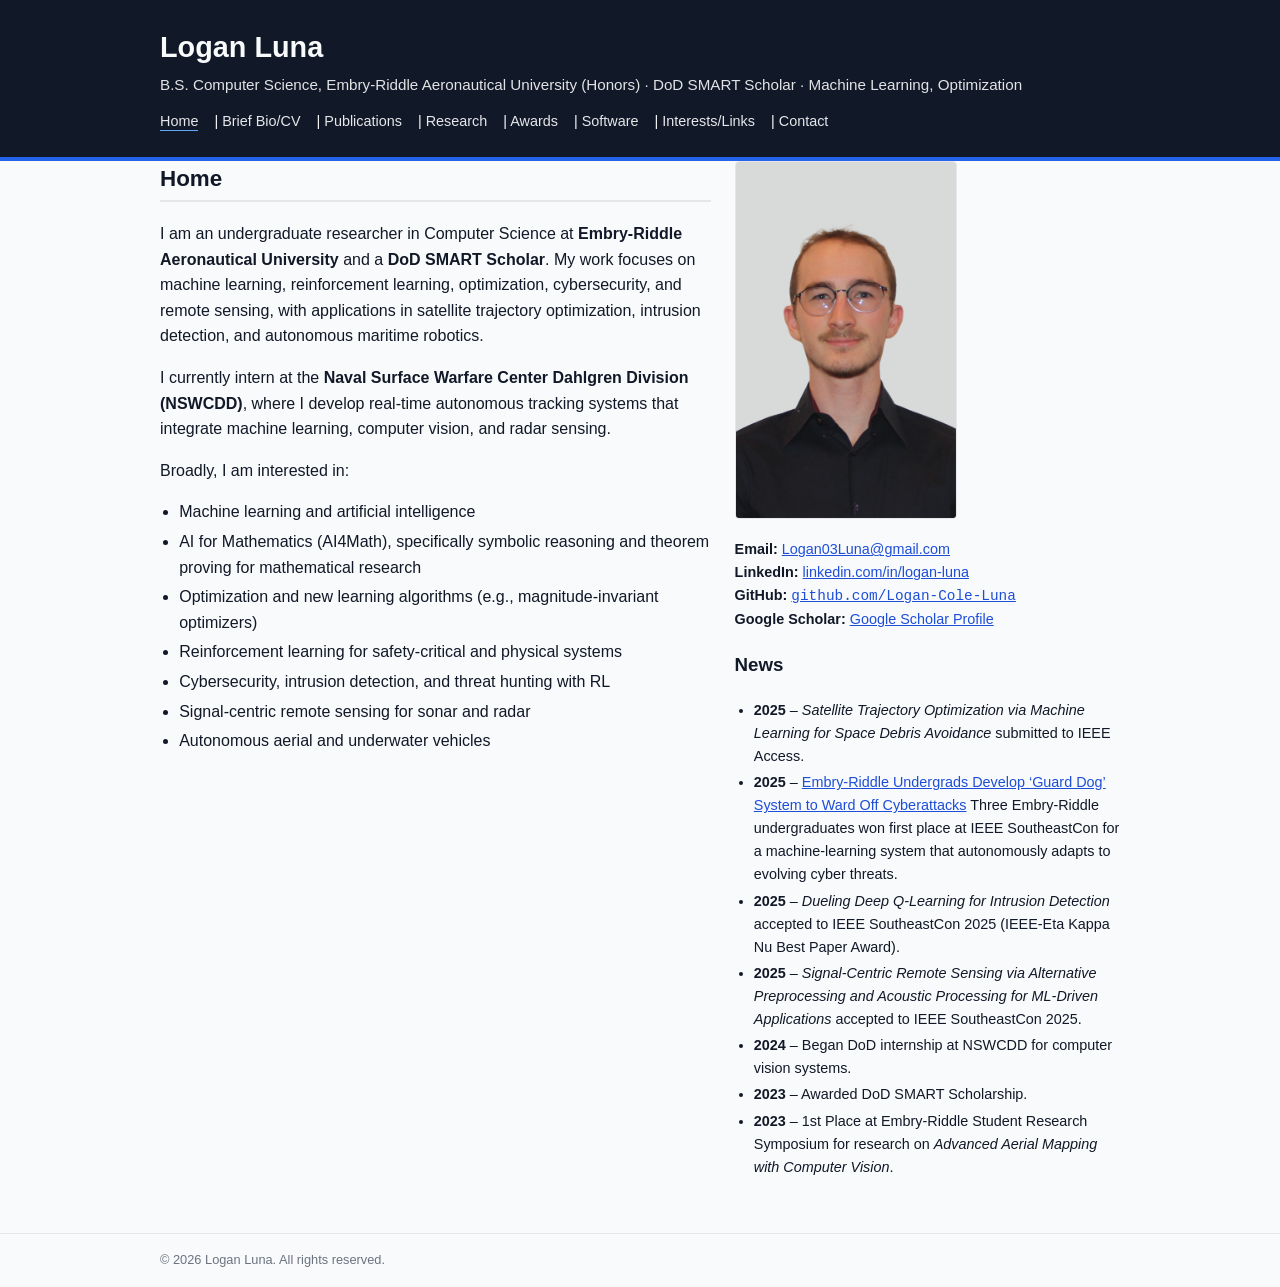
==== index.html @ 597de24b "Full initial website" ====
<!DOCTYPE html>
<html lang="en">
<head>
  <meta charset="UTF-8">
  <title>Logan Luna – Home</title>
  <meta name="viewport" content="width=device-width, initial-scale=1">
  <link rel="stylesheet" href="style.css">
</head>
<body>

<header>
  <div class="container">
    <div class="top-bar">
      <div class="name-title">
        <h1>Logan Luna</h1>
        <p>
          B.S. Computer Science, Embry-Riddle Aeronautical University (Honors) ·
          DoD SMART Scholar · Machine Learning, Optimization
        </p>
      </div>
    </div>
    <nav>
      <a href="index.html" class="active">Home</a> |
      <a href="bio.html">Brief Bio/CV</a> |
      <a href="publications.html">Publications</a> |
      <a href="research.html">Research</a> |
      <a href="awards.html">Awards</a> |
      <a href="software.html">Software</a> |
      <a href="links.html">Interests/Links</a> |
      <a href="contact.html">Contact</a>
    </nav>
  </div>
</header>

<main class="container">
  <section id="home">
    <div class="two-column">
      <div class="left-column">
        <h2>Home</h2>
        <p>
          I am an undergraduate researcher in Computer Science at
          <span class="label">Embry-Riddle Aeronautical University</span> and a
          <span class="label">DoD SMART Scholar</span>. My work focuses on machine learning,
          reinforcement learning, optimization, cybersecurity, and remote sensing,
          with applications in satellite trajectory optimization, intrusion
          detection, and autonomous maritime robotics.
        </p>
        <p>
          I currently intern at the
          <span class="label">Naval Surface Warfare Center Dahlgren Division (NSWCDD)</span>,
          where I develop real-time autonomous tracking systems that integrate
          machine learning, computer vision, and radar sensing.
        </p>
        <p>
          Broadly, I am interested in:
        </p>
        <ul>
          <li>Machine learning and artificial intelligence</li>
          <li>AI for Mathematics (AI4Math), specifically symbolic reasoning and theorem proving for mathematical research</li>
          <li>Optimization and new learning algorithms (e.g., magnitude-invariant optimizers)</li>
          <li>Reinforcement learning for safety-critical and physical systems</li>
          <li>Cybersecurity, intrusion detection, and threat hunting with RL</li>
          <li>Signal-centric remote sensing for sonar and radar</li>
          <li>Autonomous aerial and underwater vehicles</li>
        </ul>
      </div>

      <div class="right-column">
        <!-- Your headshot on the right -->
        <img src="pictures/HeadShot.png" alt="Logan Luna" class="profile-photo">

        <div class="small">
            <div><span class="label">Email:</span> <a href="mailto:Logan03Luna@gmail.com">Logan03Luna@gmail.com</a></div>
            <div><span class="label">LinkedIn:</span> <a href="https://www.linkedin.com/in/logan-luna">linkedin.com/in/logan-luna</a></div>
            <div><span class="label">GitHub:</span> <a href="https://github.com/Logan-Cole-Luna" class="code-link">github.com/Logan-Cole-Luna</a></div>
            <div><span class="label">Google Scholar:</span> <a href="https://scholar.google.com/citations?user=cwfqLqYAAAAJ&hl=en&oi=ao">Google Scholar Profile</a></div>
        </div>


        <h3>News</h3>
        <ul class="news-list small">
           <li><strong>2025</strong> – <em>Satellite Trajectory Optimization via Machine Learning for Space Debris Avoidance</em> submitted to IEEE Access.</li>
           <li><strong>2025</strong> – <a href="https://news.erau.edu/headlines/embry-riddle-undergrads-develop-guard-dog-system-to-ward-off-cyberattacks" target="_blank" rel="noopener">Embry‑Riddle Undergrads Develop ‘Guard Dog’ System to Ward Off Cyberattacks</a> Three Embry‑Riddle undergraduates won first place at IEEE SoutheastCon for a machine-learning system that autonomously adapts to evolving cyber threats.</li>
           <li><strong>2025</strong> – <em>Dueling Deep Q-Learning for Intrusion Detection</em> accepted to IEEE SoutheastCon 2025 (IEEE-Eta Kappa Nu Best Paper Award).</li>
           <li><strong>2025</strong> – <em>Signal-Centric Remote Sensing via Alternative Preprocessing and Acoustic Processing for ML-Driven Applications</em> accepted to IEEE SoutheastCon 2025.</li>
           <li><strong>2024</strong> – Began DoD internship at NSWCDD for computer vision systems.</li>
           <li><strong>2023</strong> – Awarded DoD SMART Scholarship.</li>
           <li><strong>2023</strong> – 1st Place at Embry-Riddle Student Research Symposium for research on <em>Advanced Aerial Mapping with Computer Vision</em>.</li>
        </ul>
      </div>
    </div>
  </section>
</main>

<footer>
  <div class="container">
    &copy; <span id="year"></span> Logan Luna. All rights reserved.
  </div>
</footer>

<script>
  document.getElementById("year").textContent = new Date().getFullYear();
</script>
</body>
</html>
---- style.css ----
/* Basic layout and typography */
body {
  font-family: -apple-system, BlinkMacSystemFont, "Segoe UI", sans-serif;
  margin: 0;
  padding: 0;
  background: #f9fafb;
  color: #111827;
  line-height: 1.6;
}

header {
  background: #111827;
  color: #f9fafb;
  padding: 1.5rem 0.5rem;
  border-bottom: 4px solid #2563eb;
}

.container {
  max-width: 960px;
  margin: 0 auto;
  padding: 0 1rem;
}

.top-bar {
  display: flex;
  flex-wrap: wrap;
  align-items: center;
  justify-content: space-between;
  gap: 1rem;
}

.name-title h1 {
  margin: 0;
  font-size: 1.8rem;
}

.name-title p {
  margin: 0.2rem 0 0;
  font-size: 0.95rem;
  opacity: 0.9;
}

nav {
  margin-top: 0.75rem;
  font-size: 0.9rem;
}

nav a {
  color: #e5e7eb;
  text-decoration: none;
  margin-right: 0.75rem;
  border-bottom: 1px solid transparent;
  padding-bottom: 1px;
}

nav a:hover {
  border-color: #fde68a;
}

nav a.active {
  border-color: #60a5fa;
}

main {
  padding: 2rem 0 3rem;
}

section {
  margin-bottom: 2.5rem;
}

section h2 {
  margin-top: 0;
  font-size: 1.4rem;
  border-bottom: 2px solid #e5e7eb;
  padding-bottom: 0.25rem;
}

.two-column {
  display: flex;
  flex-wrap: wrap;
  gap: 1.5rem;
}

.left-column {
  flex: 2;
  min-width: 260px;
}

.right-column {
  flex: 1.4;
  min-width: 220px;
}

.profile-photo {
  width: 100%;
  max-width: 220px;
  border-radius: 4px;
  border: 1px solid #e5e7eb;
  margin-bottom: 0.75rem;
}

ul {
  padding-left: 1.2rem;
  margin-top: 0.25rem;
}

li {
  margin-bottom: 0.25rem;
}

.news-list li {
  margin-bottom: 0.2rem;
}

.subtle {
  font-size: 0.9rem;
  color: #4b5563;
}

.item-title {
  font-weight: 600;
}

.label {
  font-weight: 600;
}

.tagline {
  margin-top: 0.4rem;
  font-size: 0.95rem;
  color: #4b5563;
}

.small {
  font-size: 0.9rem;
}

a {
  color: #1d4ed8;
}

a:hover {
  text-decoration: underline;
}

.contact-list {
  list-style: none;
  padding-left: 0;
}

.contact-list li {
  margin-bottom: 0.2rem;
}

.code-link {
  font-family: "SF Mono", Menlo, Monaco, Consolas, "Liberation Mono",
    "Courier New", monospace;
  font-size: 0.9rem;
  word-break: break-all;
}

footer {
  border-top: 1px solid #e5e7eb;
  padding: 1rem 0;
  font-size: 0.8rem;
  color: #6b7280;
}

@media (max-width: 700px) {
  nav {
    line-height: 1.8;
  }
}

.awards-list {
  list-style: none;
  padding-left: 0;
}

.award-item {
  display: flex;
  align-items: flex-start;
  gap: 1rem;
  margin-bottom: 1.5rem;
}

.award-img {
  width: 140px;
  height: auto;
  border-radius: 6px;
  border: 1px solid #e5e7eb;
}

/* Poster Grid */
.poster-grid {
  display: grid;
  grid-template-columns: repeat(auto-fit, minmax(260px, 1fr));
  gap: 30px;
  margin-top: 25px;
}

/* Poster Container */
.poster-item {
  text-align: center;
  padding: 10px;
}

/* Thumbnail Styling */
.poster-thumb {
  width: 100%;
  max-width: 250px;    /* ensures consistent thumbnail width */
  height: auto;
  max-height: 350px;   /* prevents super tall posters from stretching layout */
  object-fit: contain; /* keeps posters proportional */
  border-radius: 8px;
  border: 1px solid #ccc;
  background: #fafafa;
  box-shadow: 0px 2px 6px rgba(0, 0, 0, 0.15);
  margin: 0 auto;
  display: block;
  cursor: pointer;
  transition: transform 0.2s ease;
}

.poster-thumb:hover {
  transform: scale(1.03);
}

.pdf-container {
  width: 100%;
  height: 900px;           /* adjust as needed */
  margin-top: 20px;
  border: 1px solid #ccc;
}

.pdf-container embed {
  width: 100%;
  height: 100%;
}
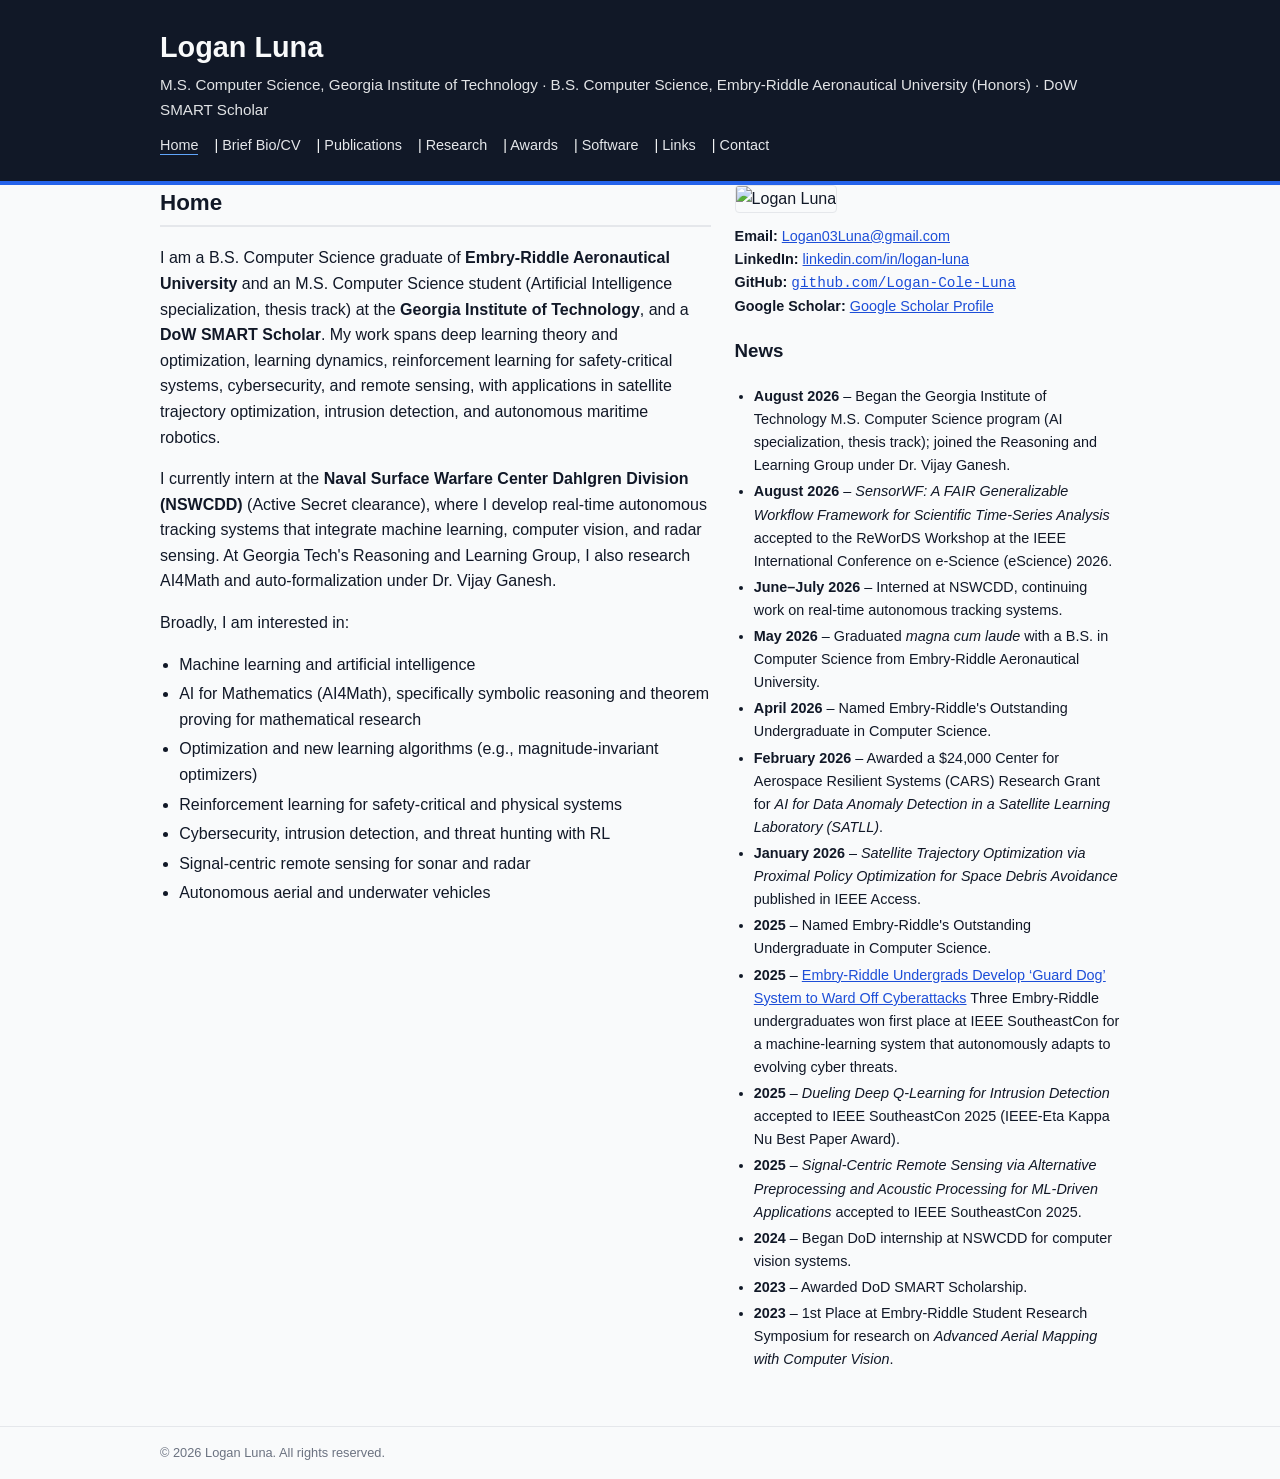
==== commit a5eba153: "Updating for 2026:" ====
--- a/index.html
+++ b/index.html
@@ -4,6 +4,16 @@
   <meta charset="UTF-8">
   <title>Logan Luna – Home</title>
   <meta name="viewport" content="width=device-width, initial-scale=1">
+  <link rel="icon" href="pictures/favicon.svg" type="image/svg+xml">
+  <!-- Google tag (gtag.js) -->
+  <script async src="https://www.googletagmanager.com/gtag/js?id=G-R2EEYCKBCG"></script>
+  <script>
+    window.dataLayer = window.dataLayer || [];
+    function gtag(){dataLayer.push(arguments);}
+    gtag('js', new Date());
+
+    gtag('config', 'G-R2EEYCKBCG');
+  </script>
   <link rel="stylesheet" href="style.css">
 </head>
 <body>
@@ -14,8 +24,9 @@
       <div class="name-title">
         <h1>Logan Luna</h1>
         <p>
+          M.S. Computer Science, Georgia Institute of Technology ·
           B.S. Computer Science, Embry-Riddle Aeronautical University (Honors) ·
-          DoD SMART Scholar · Machine Learning, Optimization
+          DoW SMART Scholar
         </p>
       </div>
     </div>
@@ -26,7 +37,7 @@
       <a href="research.html">Research</a> |
       <a href="awards.html">Awards</a> |
       <a href="software.html">Software</a> |
-      <a href="links.html">Interests/Links</a> |
+      <a href="links.html">Links</a> |
       <a href="contact.html">Contact</a>
     </nav>
   </div>
@@ -38,18 +49,22 @@
       <div class="left-column">
         <h2>Home</h2>
         <p>
-          I am an undergraduate researcher in Computer Science at
-          <span class="label">Embry-Riddle Aeronautical University</span> and a
-          <span class="label">DoD SMART Scholar</span>. My work focuses on machine learning,
-          reinforcement learning, optimization, cybersecurity, and remote sensing,
-          with applications in satellite trajectory optimization, intrusion
-          detection, and autonomous maritime robotics.
+          I am a B.S. Computer Science graduate of
+          <span class="label">Embry-Riddle Aeronautical University</span> and an
+          M.S. Computer Science student (Artificial Intelligence specialization, thesis
+          track) at the <span class="label">Georgia Institute of Technology</span>, and a
+          <span class="label">DoW SMART Scholar</span>. My work spans deep learning theory
+          and optimization, learning dynamics, reinforcement learning for safety-critical
+          systems, cybersecurity, and remote sensing, with applications in satellite
+          trajectory optimization, intrusion detection, and autonomous maritime robotics.
         </p>
         <p>
           I currently intern at the
-          <span class="label">Naval Surface Warfare Center Dahlgren Division (NSWCDD)</span>,
-          where I develop real-time autonomous tracking systems that integrate
-          machine learning, computer vision, and radar sensing.
+          <span class="label">Naval Surface Warfare Center Dahlgren Division (NSWCDD)</span>
+          (Active Secret clearance), where I develop real-time autonomous tracking systems
+          that integrate machine learning, computer vision, and radar sensing. At Georgia
+          Tech's Reasoning and Learning Group, I also research AI4Math and auto-formalization
+          under Dr. Vijay Ganesh.
         </p>
         <p>
           Broadly, I am interested in:
@@ -67,7 +82,7 @@
 
       <div class="right-column">
         <!-- Your headshot on the right -->
-        <img src="pictures/HeadShot.png" alt="Logan Luna" class="profile-photo">
+        <img src="pictures/Headshot_Cropped.png" alt="Logan Luna" class="profile-photo">
 
         <div class="small">
             <div><span class="label">Email:</span> <a href="mailto:Logan03Luna@gmail.com">Logan03Luna@gmail.com</a></div>
@@ -79,7 +94,14 @@
 
         <h3>News</h3>
         <ul class="news-list small">
-           <li><strong>2025</strong> – <em>Satellite Trajectory Optimization via Machine Learning for Space Debris Avoidance</em> submitted to IEEE Access.</li>
+           <li><strong>August 2026</strong> – Began the Georgia Institute of Technology M.S. Computer Science program (AI specialization, thesis track); joined the Reasoning and Learning Group under Dr. Vijay Ganesh.</li>
+           <li><strong>August 2026</strong> – <em>SensorWF: A FAIR Generalizable Workflow Framework for Scientific Time-Series Analysis</em> accepted to the ReWorDS Workshop at the IEEE International Conference on e-Science (eScience) 2026.</li>
+           <li><strong>June–July 2026</strong> – Interned at NSWCDD, continuing work on real-time autonomous tracking systems.</li>
+           <li><strong>May 2026</strong> – Graduated <em>magna cum laude</em> with a B.S. in Computer Science from Embry-Riddle Aeronautical University.</li>
+           <li><strong>April 2026</strong> – Named Embry-Riddle's Outstanding Undergraduate in Computer Science.</li>
+           <li><strong>February 2026</strong> – Awarded a $24,000 Center for Aerospace Resilient Systems (CARS) Research Grant for <em>AI for Data Anomaly Detection in a Satellite Learning Laboratory (SATLL)</em>.</li>
+           <li><strong>January 2026</strong> – <em>Satellite Trajectory Optimization via Proximal Policy Optimization for Space Debris Avoidance</em> published in IEEE Access.</li>
+           <li><strong>2025</strong> – Named Embry-Riddle's Outstanding Undergraduate in Computer Science.</li>
            <li><strong>2025</strong> – <a href="https://news.erau.edu/headlines/embry-riddle-undergrads-develop-guard-dog-system-to-ward-off-cyberattacks" target="_blank" rel="noopener">Embry‑Riddle Undergrads Develop ‘Guard Dog’ System to Ward Off Cyberattacks</a> Three Embry‑Riddle undergraduates won first place at IEEE SoutheastCon for a machine-learning system that autonomously adapts to evolving cyber threats.</li>
            <li><strong>2025</strong> – <em>Dueling Deep Q-Learning for Intrusion Detection</em> accepted to IEEE SoutheastCon 2025 (IEEE-Eta Kappa Nu Best Paper Award).</li>
            <li><strong>2025</strong> – <em>Signal-Centric Remote Sensing via Alternative Preprocessing and Acoustic Processing for ML-Driven Applications</em> accepted to IEEE SoutheastCon 2025.</li>
--- a/style.css
+++ b/style.css
@@ -227,6 +227,25 @@
   transform: scale(1.03);
 }
 
+.bio-photo {
+  width: 100%;
+  max-width: 340px;
+  border-radius: 6px;
+  border: 1px solid #e5e7eb;
+  display: block;
+  margin: 0.75rem 0;
+}
+
+.banner-photo {
+  width: 100%;
+  max-width: 100%;
+  height: auto;
+  border-radius: 6px;
+  border: 1px solid #e5e7eb;
+  display: block;
+  margin-bottom: 1rem;
+}
+
 .pdf-container {
   width: 100%;
   height: 900px;           /* adjust as needed */
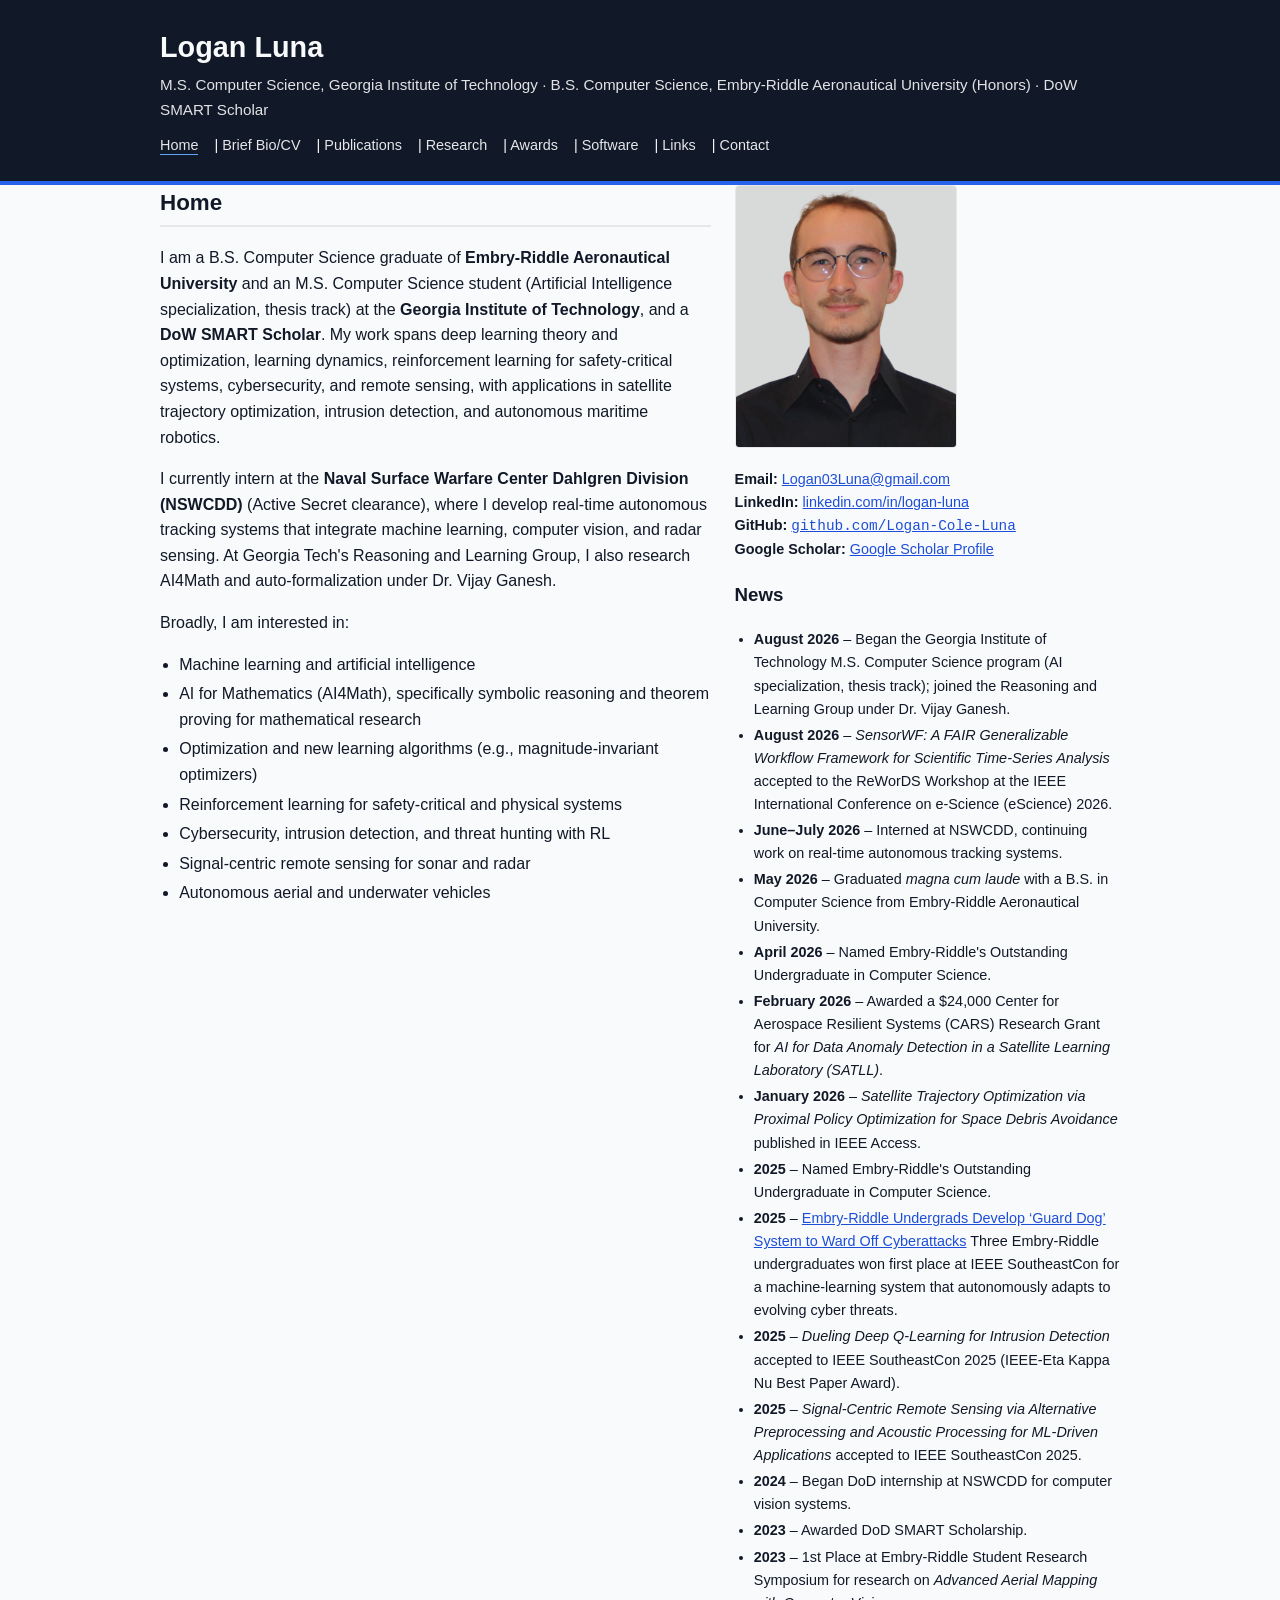
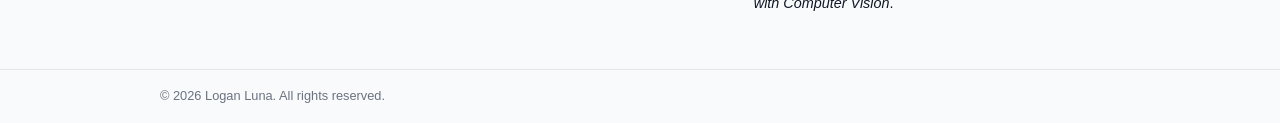
==== commit 592a5d4e: "fixed broken image link" ====
--- a/index.html
+++ b/index.html
@@ -82,7 +82,7 @@
 
       <div class="right-column">
         <!-- Your headshot on the right -->
-        <img src="pictures/Headshot_Cropped.png" alt="Logan Luna" class="profile-photo">
+        <img src="pictures/HeadShot_Cropped.png" alt="Logan Luna" class="profile-photo">
 
         <div class="small">
             <div><span class="label">Email:</span> <a href="mailto:Logan03Luna@gmail.com">Logan03Luna@gmail.com</a></div>
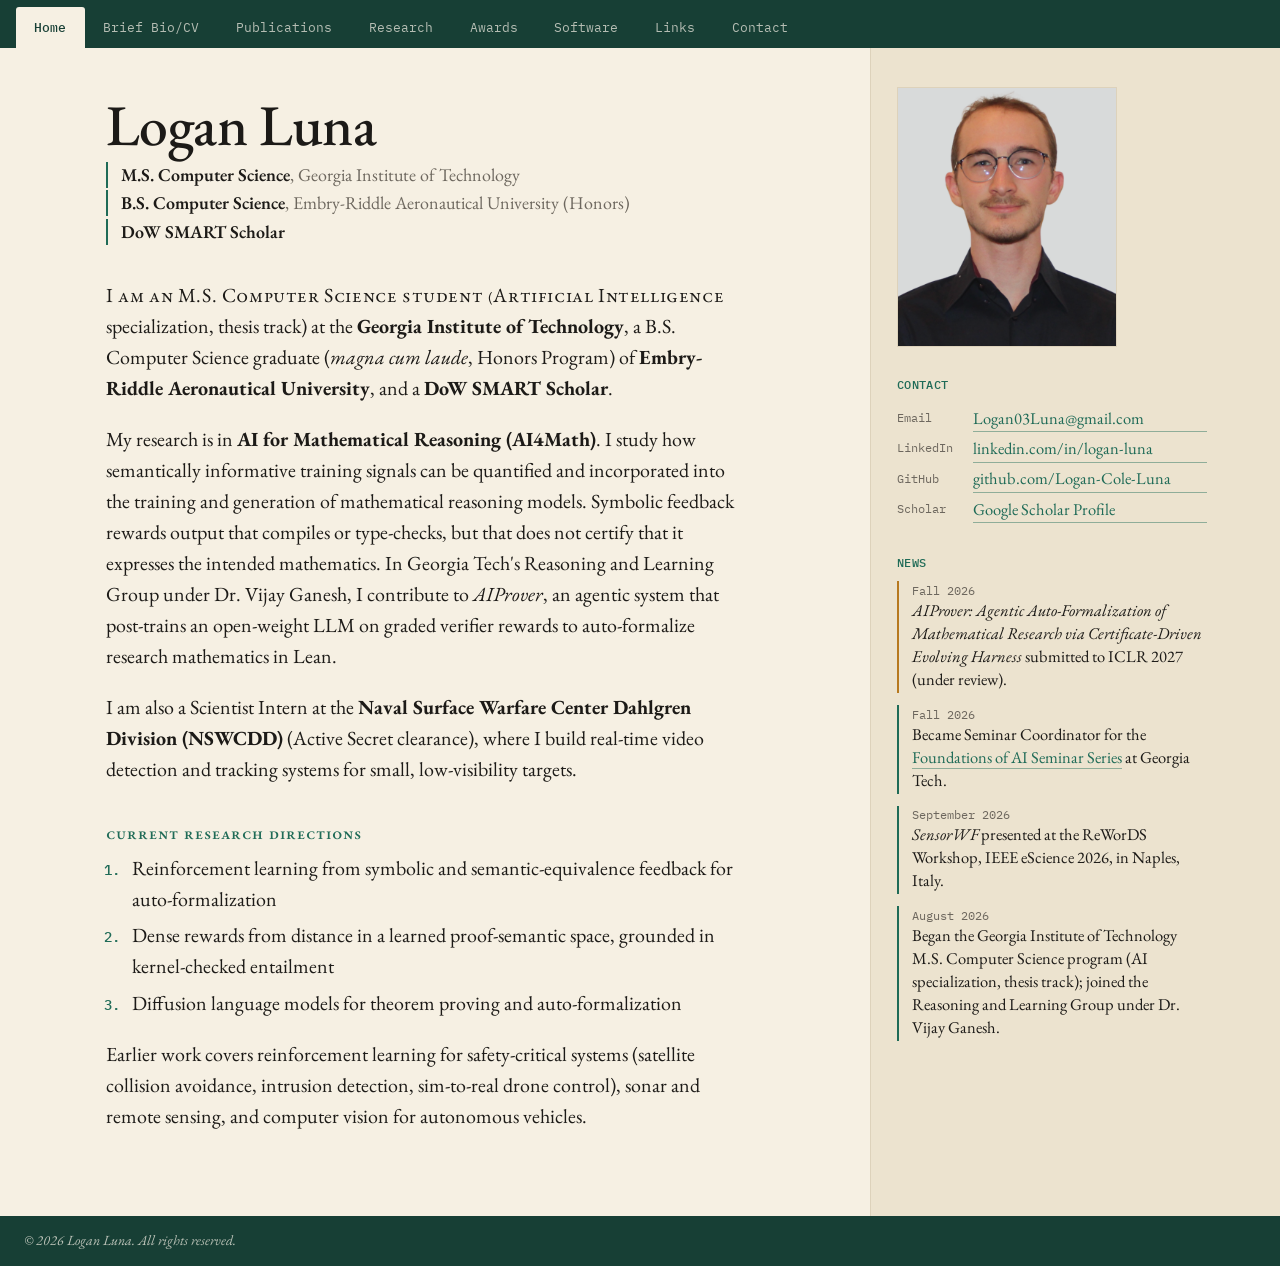
==== commit 1ff1276c: "New styling" ====
--- a/index.html
+++ b/index.html
@@ -1,127 +1,106 @@
-<!DOCTYPE html>
-<html lang="en">
-<head>
-  <meta charset="UTF-8">
-  <title>Logan Luna – Home</title>
-  <meta name="viewport" content="width=device-width, initial-scale=1">
-  <link rel="icon" href="pictures/favicon.svg" type="image/svg+xml">
-  <!-- Google tag (gtag.js) -->
-  <script async src="https://www.googletagmanager.com/gtag/js?id=G-R2EEYCKBCG"></script>
-  <script>
-    window.dataLayer = window.dataLayer || [];
-    function gtag(){dataLayer.push(arguments);}
-    gtag('js', new Date());
-
-    gtag('config', 'G-R2EEYCKBCG');
-  </script>
-  <link rel="stylesheet" href="style.css">
-</head>
-<body>
-
-<header>
-  <div class="container">
-    <div class="top-bar">
-      <div class="name-title">
-        <h1>Logan Luna</h1>
-        <p>
-          M.S. Computer Science, Georgia Institute of Technology ·
-          B.S. Computer Science, Embry-Riddle Aeronautical University (Honors) ·
-          DoW SMART Scholar
-        </p>
-      </div>
-    </div>
-    <nav>
-      <a href="index.html" class="active">Home</a> |
-      <a href="bio.html">Brief Bio/CV</a> |
-      <a href="publications.html">Publications</a> |
-      <a href="research.html">Research</a> |
-      <a href="awards.html">Awards</a> |
-      <a href="software.html">Software</a> |
-      <a href="links.html">Links</a> |
-      <a href="contact.html">Contact</a>
-    </nav>
-  </div>
-</header>
-
-<main class="container">
-  <section id="home">
-    <div class="two-column">
-      <div class="left-column">
-        <h2>Home</h2>
-        <p>
-          I am a B.S. Computer Science graduate of
-          <span class="label">Embry-Riddle Aeronautical University</span> and an
-          M.S. Computer Science student (Artificial Intelligence specialization, thesis
-          track) at the <span class="label">Georgia Institute of Technology</span>, and a
-          <span class="label">DoW SMART Scholar</span>. My work spans deep learning theory
-          and optimization, learning dynamics, reinforcement learning for safety-critical
-          systems, cybersecurity, and remote sensing, with applications in satellite
-          trajectory optimization, intrusion detection, and autonomous maritime robotics.
-        </p>
-        <p>
-          I currently intern at the
-          <span class="label">Naval Surface Warfare Center Dahlgren Division (NSWCDD)</span>
-          (Active Secret clearance), where I develop real-time autonomous tracking systems
-          that integrate machine learning, computer vision, and radar sensing. At Georgia
-          Tech's Reasoning and Learning Group, I also research AI4Math and auto-formalization
-          under Dr. Vijay Ganesh.
-        </p>
-        <p>
-          Broadly, I am interested in:
-        </p>
-        <ul>
-          <li>Machine learning and artificial intelligence</li>
-          <li>AI for Mathematics (AI4Math), specifically symbolic reasoning and theorem proving for mathematical research</li>
-          <li>Optimization and new learning algorithms (e.g., magnitude-invariant optimizers)</li>
-          <li>Reinforcement learning for safety-critical and physical systems</li>
-          <li>Cybersecurity, intrusion detection, and threat hunting with RL</li>
-          <li>Signal-centric remote sensing for sonar and radar</li>
-          <li>Autonomous aerial and underwater vehicles</li>
-        </ul>
-      </div>
-
-      <div class="right-column">
-        <!-- Your headshot on the right -->
-        <img src="pictures/HeadShot_Cropped.png" alt="Logan Luna" class="profile-photo">
-
-        <div class="small">
-            <div><span class="label">Email:</span> <a href="mailto:Logan03Luna@gmail.com">Logan03Luna@gmail.com</a></div>
-            <div><span class="label">LinkedIn:</span> <a href="https://www.linkedin.com/in/logan-luna">linkedin.com/in/logan-luna</a></div>
-            <div><span class="label">GitHub:</span> <a href="https://github.com/Logan-Cole-Luna" class="code-link">github.com/Logan-Cole-Luna</a></div>
-            <div><span class="label">Google Scholar:</span> <a href="https://scholar.google.com/citations?user=cwfqLqYAAAAJ&hl=en&oi=ao">Google Scholar Profile</a></div>
-        </div>
-
-
-        <h3>News</h3>
-        <ul class="news-list small">
-           <li><strong>August 2026</strong> – Began the Georgia Institute of Technology M.S. Computer Science program (AI specialization, thesis track); joined the Reasoning and Learning Group under Dr. Vijay Ganesh.</li>
-           <li><strong>August 2026</strong> – <em>SensorWF: A FAIR Generalizable Workflow Framework for Scientific Time-Series Analysis</em> accepted to the ReWorDS Workshop at the IEEE International Conference on e-Science (eScience) 2026.</li>
-           <li><strong>June–July 2026</strong> – Interned at NSWCDD, continuing work on real-time autonomous tracking systems.</li>
-           <li><strong>May 2026</strong> – Graduated <em>magna cum laude</em> with a B.S. in Computer Science from Embry-Riddle Aeronautical University.</li>
-           <li><strong>April 2026</strong> – Named Embry-Riddle's Outstanding Undergraduate in Computer Science.</li>
-           <li><strong>February 2026</strong> – Awarded a $24,000 Center for Aerospace Resilient Systems (CARS) Research Grant for <em>AI for Data Anomaly Detection in a Satellite Learning Laboratory (SATLL)</em>.</li>
-           <li><strong>January 2026</strong> – <em>Satellite Trajectory Optimization via Proximal Policy Optimization for Space Debris Avoidance</em> published in IEEE Access.</li>
-           <li><strong>2025</strong> – Named Embry-Riddle's Outstanding Undergraduate in Computer Science.</li>
-           <li><strong>2025</strong> – <a href="https://news.erau.edu/headlines/embry-riddle-undergrads-develop-guard-dog-system-to-ward-off-cyberattacks" target="_blank" rel="noopener">Embry‑Riddle Undergrads Develop ‘Guard Dog’ System to Ward Off Cyberattacks</a> Three Embry‑Riddle undergraduates won first place at IEEE SoutheastCon for a machine-learning system that autonomously adapts to evolving cyber threats.</li>
-           <li><strong>2025</strong> – <em>Dueling Deep Q-Learning for Intrusion Detection</em> accepted to IEEE SoutheastCon 2025 (IEEE-Eta Kappa Nu Best Paper Award).</li>
-           <li><strong>2025</strong> – <em>Signal-Centric Remote Sensing via Alternative Preprocessing and Acoustic Processing for ML-Driven Applications</em> accepted to IEEE SoutheastCon 2025.</li>
-           <li><strong>2024</strong> – Began DoD internship at NSWCDD for computer vision systems.</li>
-           <li><strong>2023</strong> – Awarded DoD SMART Scholarship.</li>
-           <li><strong>2023</strong> – 1st Place at Embry-Riddle Student Research Symposium for research on <em>Advanced Aerial Mapping with Computer Vision</em>.</li>
-        </ul>
-      </div>
-    </div>
-  </section>
-</main>
-
-<footer>
-  <div class="container">
-    &copy; <span id="year"></span> Logan Luna. All rights reserved.
-  </div>
-</footer>
-
-<script>
-  document.getElementById("year").textContent = new Date().getFullYear();
-</script>
-</body>
-</html>
+<!DOCTYPE html>
+<html lang="en">
+<head>
+  <meta charset="UTF-8">
+  <title>Logan Luna – Home</title>
+  <meta name="viewport" content="width=device-width, initial-scale=1">
+  <link rel="icon" href="pictures/favicon.svg" type="image/svg+xml">
+  <!-- Google tag (gtag.js) -->
+  <script async src="https://www.googletagmanager.com/gtag/js?id=G-R2EEYCKBCG"></script>
+  <script>
+    window.dataLayer = window.dataLayer || [];
+    function gtag(){dataLayer.push(arguments);}
+    gtag('js', new Date());
+
+    gtag('config', 'G-R2EEYCKBCG');
+  </script>
+  <link rel="preconnect" href="https://fonts.googleapis.com">
+  <link rel="preconnect" href="https://fonts.gstatic.com" crossorigin>
+  <link href="https://fonts.googleapis.com/css2?family=EB+Garamond:ital,wght@0,400;0,500;0,600;1,400&family=IBM+Plex+Mono:wght@400;500&display=swap" rel="stylesheet">
+  <link rel="stylesheet" href="style.css">
+</head>
+<body>
+
+<nav class="tabs" aria-label="Site">
+  <a href="index.html" class="on" aria-current="page">Home</a>
+  <a href="bio.html">Brief Bio/CV</a>
+  <a href="publications.html">Publications</a>
+  <a href="research.html">Research</a>
+  <a href="awards.html">Awards</a>
+  <a href="software.html">Software</a>
+  <a href="links.html">Links</a>
+  <a href="contact.html">Contact</a>
+</nav>
+
+<div class="wrap">
+  <main class="home">
+    <h1>Logan Luna</h1>
+    <ul class="role">
+      <li><b>M.S. Computer Science</b>, Georgia Institute of Technology</li>
+      <li><b>B.S. Computer Science</b>, Embry-Riddle Aeronautical University (Honors)</li>
+      <li><b>DoW SMART Scholar</b></li>
+    </ul>
+
+    <p class="lede">I am an M.S. Computer Science student (Artificial Intelligence specialization, thesis track) at the <strong>Georgia Institute of Technology</strong>, a B.S. Computer Science graduate (<em>magna cum laude</em>, Honors Program) of <strong>Embry-Riddle Aeronautical University</strong>, and a <strong>DoW SMART Scholar</strong>.</p>
+
+    <p>My research is in <strong>AI for Mathematical Reasoning (AI4Math)</strong>. I study how semantically informative training signals can be quantified and incorporated into the training and generation of mathematical reasoning models. Symbolic feedback rewards output that compiles or type-checks, but that does not certify that it expresses the intended mathematics. In Georgia Tech's Reasoning and Learning Group under Dr. Vijay Ganesh, I contribute to <em>AIProver</em>, an agentic system that post-trains an open-weight LLM on graded verifier rewards to auto-formalize research mathematics in Lean.</p>
+
+    <p>I am also a Scientist Intern at the <strong>Naval Surface Warfare Center Dahlgren Division (NSWCDD)</strong> (Active Secret clearance), where I build real-time video detection and tracking systems for small, low-visibility targets.</p>
+
+    <h2>Current research directions</h2>
+    <ol class="dirs">
+      <li>Reinforcement learning from symbolic and semantic-equivalence feedback for auto-formalization</li>
+      <li>Dense rewards from distance in a learned proof-semantic space, grounded in kernel-checked entailment</li>
+      <li>Diffusion language models for theorem proving and auto-formalization</li>
+    </ol>
+
+    <p>Earlier work covers reinforcement learning for safety-critical systems (satellite collision avoidance, intrusion detection, sim-to-real drone control), sonar and remote sensing, and computer vision for autonomous vehicles.</p>
+  </main>
+
+  <aside class="side" aria-label="Contact and news">
+    <div class="sticky">
+      <img class="photo" src="pictures/HeadShot_Cropped.png" alt="Logan Luna">
+
+      <div class="side-label">Contact</div>
+      <ul class="contact">
+        <li><span>Email</span><a href="mailto:Logan03Luna@gmail.com">Logan03Luna@gmail.com</a></li>
+        <li><span>LinkedIn</span><a href="https://www.linkedin.com/in/logan-luna">linkedin.com/in/logan-luna</a></li>
+        <li><span>GitHub</span><a href="https://github.com/Logan-Cole-Luna">github.com/Logan-Cole-Luna</a></li>
+        <li><span>Scholar</span><a href="https://scholar.google.com/citations?user=cwfqLqYAAAAJ&hl=en&oi=ao">Google Scholar Profile</a></li>
+      </ul>
+
+      <div class="side-label">News</div>
+      <ul class="news">
+        <li class="pending"><time>Fall 2026</time><em>AIProver: Agentic Auto-Formalization of Mathematical Research via Certificate-Driven Evolving Harness</em> submitted to ICLR 2027 (under review).</li>
+        <li><time>Fall 2026</time>Became Seminar Coordinator for the <a href="https://foundationsofai.github.io/" target="_blank" rel="noopener">Foundations of AI Seminar Series</a> at Georgia Tech.</li>
+        <li><time>September 2026</time><em>SensorWF</em> presented at the ReWorDS Workshop, IEEE eScience 2026, in Naples, Italy.</li>
+        <li><time>August 2026</time>Began the Georgia Institute of Technology M.S. Computer Science program (AI specialization, thesis track); joined the Reasoning and Learning Group under Dr. Vijay Ganesh.</li>
+        <li><time>August 2026</time><em>SensorWF: A FAIR Generalizable Workflow Framework for Scientific Time-Series Analysis</em> accepted to the ReWorDS Workshop at the IEEE International Conference on e-Science (eScience) 2026.</li>
+        <li><time>June–July 2026</time>Interned at NSWCDD, continuing work on real-time autonomous tracking systems.</li>
+        <li><time>May 2026</time>Graduated <em>magna cum laude</em> with a B.S. in Computer Science from Embry-Riddle Aeronautical University.</li>
+        <li><time>April 2026</time>Named Embry-Riddle's Outstanding Undergraduate in Computer Science.</li>
+        <li><time>February 2026</time>Awarded a $24,000 Center for Aerospace Resilient Systems (CARS) Research Grant for <em>AI for Data Anomaly Detection in a Satellite Learning Laboratory (SATLL)</em>.</li>
+        <li><time>January 2026</time><em>Satellite Trajectory Optimization via Proximal Policy Optimization for Space Debris Avoidance</em> published in IEEE Access.</li>
+        <li><time>June–July 2025</time>Interned at NSWCDD, continuing work on real-time autonomous tracking systems.</li>
+        <li><time>2025</time>Named Embry-Riddle's Outstanding Undergraduate in Computer Science.</li>
+        <li><time>2025</time><a href="https://news.erau.edu/headlines/embry-riddle-undergrads-develop-guard-dog-system-to-ward-off-cyberattacks" target="_blank" rel="noopener">Embry‑Riddle Undergrads Develop ‘Guard Dog’ System to Ward Off Cyberattacks</a> Three Embry‑Riddle undergraduates won first place at IEEE SoutheastCon for a machine-learning system that autonomously adapts to evolving cyber threats.</li>
+        <li><time>2025</time><em>Dueling Deep Q-Learning for Intrusion Detection</em> accepted to IEEE SoutheastCon 2025 (IEEE-Eta Kappa Nu Best Paper Award).</li>
+        <li><time>2025</time><em>Signal-Centric Remote Sensing via Alternative Preprocessing and Acoustic Processing for ML-Driven Applications</em> accepted to IEEE SoutheastCon 2025.</li>
+        <li><time>2024</time>Began DoD internship at NSWCDD for computer vision systems.</li>
+        <li><time>2023</time>Awarded DoD SMART Scholarship.</li>
+        <li><time>2023</time>1st Place at Embry-Riddle Student Research Symposium for research on <em>Enhancing Aircraft Recognition and Localization through Object Detection and Feature Point Tracking with Kalman Filtering</em>.</li>
+      </ul>
+    </div>
+  </aside>
+</div>
+
+
+<footer>
+  &copy; <span id="year"></span> Logan Luna. All rights reserved.
+</footer>
+
+<script>
+  document.getElementById("year").textContent = new Date().getFullYear();
+</script>
+</body>
+</html>
--- a/style.css
+++ b/style.css
@@ -1,259 +1,207 @@
-/* Basic layout and typography */
+/* ---------- Tokens ---------- */
+:root {
+  --paper: #f6f0e3;
+  --panel: #ece3cf;
+  --deep: #173f35;
+  --deep-ink: #f3efe4;
+  --ink: #1c1a17;
+  --soft: #6d675e;
+  --rule: #ddd2bb;
+  --accent: #1f6b57;
+  --pending: #b7791f;
+  --serif: "EB Garamond", Garamond, Georgia, serif;
+  --mono: "IBM Plex Mono", ui-monospace, Menlo, monospace;
+}
+
+/* ---------- Base ---------- */
+* { box-sizing: border-box; }
+html { -webkit-text-size-adjust: 100%; }
 body {
-  font-family: -apple-system, BlinkMacSystemFont, "Segoe UI", sans-serif;
   margin: 0;
-  padding: 0;
-  background: #f9fafb;
-  color: #111827;
-  line-height: 1.6;
-}
-
-header {
-  background: #111827;
-  color: #f9fafb;
-  padding: 1.5rem 0.5rem;
-  border-bottom: 4px solid #2563eb;
-}
-
-.container {
-  max-width: 960px;
-  margin: 0 auto;
-  padding: 0 1rem;
-}
-
-.top-bar {
+  min-height: 100vh;
   display: flex;
-  flex-wrap: wrap;
-  align-items: center;
-  justify-content: space-between;
-  gap: 1rem;
-}
-
-.name-title h1 {
-  margin: 0;
-  font-size: 1.8rem;
-}
-
-.name-title p {
-  margin: 0.2rem 0 0;
-  font-size: 0.95rem;
-  opacity: 0.9;
-}
-
-nav {
-  margin-top: 0.75rem;
-  font-size: 0.9rem;
-}
-
-nav a {
-  color: #e5e7eb;
-  text-decoration: none;
-  margin-right: 0.75rem;
-  border-bottom: 1px solid transparent;
-  padding-bottom: 1px;
-}
-
-nav a:hover {
-  border-color: #fde68a;
-}
-
-nav a.active {
-  border-color: #60a5fa;
-}
-
-main {
-  padding: 2rem 0 3rem;
-}
-
-section {
-  margin-bottom: 2.5rem;
-}
-
-section h2 {
-  margin-top: 0;
-  font-size: 1.4rem;
-  border-bottom: 2px solid #e5e7eb;
-  padding-bottom: 0.25rem;
-}
-
-.two-column {
+  flex-direction: column;
+  background: var(--paper);
+  color: var(--ink);
+  font-family: var(--serif);
+  font-size: 20px;
+  line-height: 1.55;
+}
+a { color: var(--accent); text-decoration: none; border-bottom: 1px solid rgba(31, 107, 87, .45); }
+a:hover { border-bottom-color: var(--accent); }
+a:has(> img) { border-bottom: 0; }
+p { margin: 0 0 1em; }
+ul, ol { padding-left: 1.3rem; margin: .25rem 0 1em; }
+li { margin-bottom: .35rem; }
+img { max-width: 100%; height: auto; }
+
+/* ---------- Tab navigation ---------- */
+.tabs {
   display: flex;
-  flex-wrap: wrap;
-  gap: 1.5rem;
-}
-
-.left-column {
-  flex: 2;
-  min-width: 260px;
-}
-
-.right-column {
-  flex: 1.4;
-  min-width: 220px;
-}
-
-.profile-photo {
-  width: 100%;
-  max-width: 220px;
-  border-radius: 4px;
-  border: 1px solid #e5e7eb;
-  margin-bottom: 0.75rem;
-}
-
-ul {
-  padding-left: 1.2rem;
-  margin-top: 0.25rem;
-}
-
-li {
-  margin-bottom: 0.25rem;
-}
-
-.news-list li {
-  margin-bottom: 0.2rem;
-}
-
-.subtle {
-  font-size: 0.9rem;
-  color: #4b5563;
-}
-
-.item-title {
-  font-weight: 600;
-}
-
-.label {
-  font-weight: 600;
-}
-
-.tagline {
-  margin-top: 0.4rem;
-  font-size: 0.95rem;
-  color: #4b5563;
-}
-
-.small {
-  font-size: 0.9rem;
-}
-
-a {
-  color: #1d4ed8;
-}
-
-a:hover {
-  text-decoration: underline;
-}
-
-.contact-list {
-  list-style: none;
-  padding-left: 0;
-}
-
-.contact-list li {
-  margin-bottom: 0.2rem;
-}
-
-.code-link {
-  font-family: "SF Mono", Menlo, Monaco, Consolas, "Liberation Mono",
-    "Courier New", monospace;
-  font-size: 0.9rem;
-  word-break: break-all;
-}
-
-footer {
-  border-top: 1px solid #e5e7eb;
-  padding: 1rem 0;
-  font-size: 0.8rem;
-  color: #6b7280;
-}
-
-@media (max-width: 700px) {
-  nav {
-    line-height: 1.8;
-  }
-}
-
-.awards-list {
-  list-style: none;
-  padding-left: 0;
-}
-
-.award-item {
-  display: flex;
-  align-items: flex-start;
-  gap: 1rem;
-  margin-bottom: 1.5rem;
-}
-
-.award-img {
-  width: 140px;
-  height: auto;
-  border-radius: 6px;
-  border: 1px solid #e5e7eb;
-}
-
-/* Poster Grid */
+  overflow-x: auto;
+  scrollbar-width: none;
+  background: var(--deep);
+  font-family: var(--mono);
+  font-size: 13px;
+  padding: .45rem 1rem 0;
+}
+.tabs::-webkit-scrollbar { display: none; }
+.tabs a {
+  flex: none;
+  padding: .65rem 1.15rem;
+  color: rgba(243, 239, 228, .72);
+  border: 0;
+  border-radius: 3px 3px 0 0;
+}
+.tabs a:hover { color: var(--deep-ink); background: rgba(255, 255, 255, .08); }
+.tabs a.on { color: var(--deep); background: var(--paper); font-weight: 500; }
+
+/* ---------- Shared type ---------- */
+h1 { font-weight: 500; font-size: clamp(2.6rem, 6vw, 3.6rem); line-height: 1; margin: 0 0 .5rem; letter-spacing: -.01em; }
+.role { list-style: none; padding: 0; margin: .5rem 0 2.2rem; font-size: 18px; line-height: 1.45; color: var(--soft); }
+.role li { margin: 0 0 .15rem; padding-left: .8rem; border-left: 2px solid var(--accent); }
+.role b { color: var(--ink); font-weight: 600; }
+
+/* small-caps green label heading (home h2, subpage h3) */
+.home h2,
+.page h3 {
+  font-weight: 500; font-size: 1.05rem;
+  font-variant: small-caps; text-transform: lowercase; letter-spacing: .06em;
+  color: var(--accent);
+  margin: 2.2rem 0 .4rem;
+}
+
+/* ---------- Home ---------- */
+body > main, .wrap { flex: 1 0 auto; width: 100%; }
+/* panel runs to the right edge; content stays centered in a 1180px frame */
+.wrap {
+  display: grid;
+  grid-template-columns: minmax(0, 1fr) max(360px, calc((100vw - 1180px) / 2 + 360px));
+}
+.home { padding: 3rem 3.5rem 4rem max(3.5rem, calc((100vw - 1180px) / 2 + 3.5rem)); min-width: 0; }
+.side > .sticky { max-width: 310px; }
+.home > * { max-width: 640px; }
+.lede::first-line { font-variant: small-caps; letter-spacing: .03em; }
+
+ol.dirs { padding-left: 1.4rem; }
+ol.dirs li { padding-left: .2rem; }
+ol.dirs li::marker { font-family: var(--mono); font-size: .7em; color: var(--accent); font-weight: 500; }
+
+.side {
+  background: var(--panel);
+  border-left: 1px solid var(--rule);
+  padding: 2.4rem 1.6rem 3rem;
+}
+.sticky { position: sticky; top: 1.5rem; }
+.side-label {
+  font-family: var(--mono); font-size: 11.5px; font-weight: 500;
+  color: var(--accent); letter-spacing: .04em; text-transform: uppercase;
+  margin: 1.8rem 0 .6rem;
+}
+.photo { display: block; width: 100%; max-width: 220px; border: 1px solid var(--rule); }
+
+.contact { list-style: none; padding: 0; margin: 0; font-size: 16.5px; }
+.contact li { display: grid; grid-template-columns: 4.8rem 1fr; padding: .12rem 0; margin: 0; }
+.contact span { font-family: var(--mono); font-size: 12px; color: var(--soft); padding-top: .2rem; }
+.contact a { overflow-wrap: anywhere; }
+
+.news { list-style: none; margin: 0; padding: 0; max-height: 470px; overflow-y: auto; }
+.news li {
+  border-left: 2px solid var(--accent);
+  padding: .1rem 0 .1rem .85rem;
+  margin-bottom: .75rem;
+  font-size: 16.5px;
+  line-height: 1.4;
+}
+.news li.pending { border-left-color: var(--pending); }
+.news time { display: block; font-family: var(--mono); font-size: 11.5px; color: var(--soft); }
+
+/* ---------- Subpages ---------- */
+.page { max-width: 880px; margin: 0 auto; padding: 2.6rem 1.5rem 4rem; }
+.page-head { margin-bottom: 2.4rem; }
+.page-head .site-name {
+  font-size: clamp(2rem, 5vw, 2.7rem); font-weight: 500; line-height: 1;
+  color: var(--ink); border: 0; letter-spacing: -.01em;
+}
+.page-head .role { margin: .5rem 0 0; font-size: 17px; }
+
+.page section { margin-bottom: 2.8rem; }
+.page h2 {
+  font-weight: 500;
+  font-size: 1.75rem;
+  line-height: 1.15;
+  margin: 0 0 .9rem;
+  padding-bottom: .35rem;
+  border-bottom: 1px solid var(--rule);
+}
+.page > section > ul > li,
+.page section > ul > li { margin-bottom: .9rem; }
+
+/* ---------- Legacy content classes ---------- */
+.item-title { font-weight: 600; }
+.label { font-weight: 600; }
+.small { font-size: .88em; }
+.subtle { font-size: .9em; color: var(--soft); }
+.code-link, .code-link a { font-family: var(--mono); font-size: 13.5px; word-break: break-all; }
+
+.contact-list { list-style: none; padding-left: 0; }
+
+.awards-list { list-style: none; padding-left: 0; }
+.award-item { display: flex; align-items: flex-start; gap: 1.1rem; margin-bottom: 1.4rem; }
+.award-img { width: 140px; flex: none; border: 1px solid var(--rule); }
+
+.bio-photo { width: 100%; max-width: 360px; display: block; margin: .8rem 0 1.2rem; border: 1px solid var(--rule); }
+.banner-photo { width: 100%; display: block; margin-bottom: 1rem; border: 1px solid var(--rule); }
+
+.pdf-container { width: 100%; height: 900px; margin-top: 1.2rem; border: 1px solid var(--rule); }
+.pdf-container embed { width: 100%; height: 100%; }
+
 .poster-grid {
   display: grid;
-  grid-template-columns: repeat(auto-fit, minmax(260px, 1fr));
-  gap: 30px;
-  margin-top: 25px;
-}
-
-/* Poster Container */
-.poster-item {
-  text-align: center;
-  padding: 10px;
-}
-
-/* Thumbnail Styling */
+  grid-template-columns: repeat(auto-fill, minmax(250px, 1fr));
+  gap: 2rem 1.6rem;
+  margin-top: 1.5rem;
+}
+.poster-item { display: flex; flex-direction: column; }
+.poster-item h3 {
+  font-size: 1.05rem; font-weight: 600; font-variant: normal; text-transform: none;
+  letter-spacing: 0; color: var(--ink); line-height: 1.25; margin: 0 0 .4rem;
+}
+.poster-item p { font-size: 16px; line-height: 1.45; color: var(--soft); }
+.poster-item a { margin-top: auto; }
 .poster-thumb {
+  display: block;
   width: 100%;
-  max-width: 250px;    /* ensures consistent thumbnail width */
-  height: auto;
-  max-height: 350px;   /* prevents super tall posters from stretching layout */
-  object-fit: contain; /* keeps posters proportional */
-  border-radius: 8px;
-  border: 1px solid #ccc;
-  background: #fafafa;
-  box-shadow: 0px 2px 6px rgba(0, 0, 0, 0.15);
-  margin: 0 auto;
-  display: block;
-  cursor: pointer;
-  transition: transform 0.2s ease;
-}
-
-.poster-thumb:hover {
-  transform: scale(1.03);
-}
-
-.bio-photo {
-  width: 100%;
-  max-width: 340px;
-  border-radius: 6px;
-  border: 1px solid #e5e7eb;
-  display: block;
-  margin: 0.75rem 0;
-}
-
-.banner-photo {
-  width: 100%;
-  max-width: 100%;
-  height: auto;
-  border-radius: 6px;
-  border: 1px solid #e5e7eb;
-  display: block;
-  margin-bottom: 1rem;
-}
-
-.pdf-container {
-  width: 100%;
-  height: 900px;           /* adjust as needed */
-  margin-top: 20px;
-  border: 1px solid #ccc;
-}
-
-.pdf-container embed {
-  width: 100%;
-  height: 100%;
-}
+  max-height: 340px;
+  object-fit: contain;
+  background: var(--panel);
+  border: 1px solid var(--rule);
+  transition: border-color .15s;
+}
+.poster-thumb:hover { border-color: var(--accent); }
+
+/* ---------- Footer ---------- */
+footer {
+  background: var(--deep);
+  padding: .9rem 1.5rem;
+  font-size: 14px; font-style: italic; color: rgba(243, 239, 228, .75);
+}
+
+/* ---------- Responsive ---------- */
+@media (max-width: 920px) {
+  .wrap { grid-template-columns: 1fr; }
+  .home { padding: 2.2rem 1.5rem 2.5rem; }
+  .side > .sticky { max-width: none; }
+  .side { border-left: 0; border-top: 1px solid var(--rule); }
+  .sticky { position: static; }
+  .news { max-height: none; }
+}
+@media (max-width: 560px) {
+  body { font-size: 18.5px; }
+  .home { padding: 1.8rem 16px 2rem; }
+  .side { padding: 1.8rem 16px 2.2rem; }
+  .page { padding: 1.8rem 16px 3rem; }
+  footer { padding: .8rem 16px; }
+  .award-item { flex-direction: column; }
+  .pdf-container { height: 70vh; }
+}
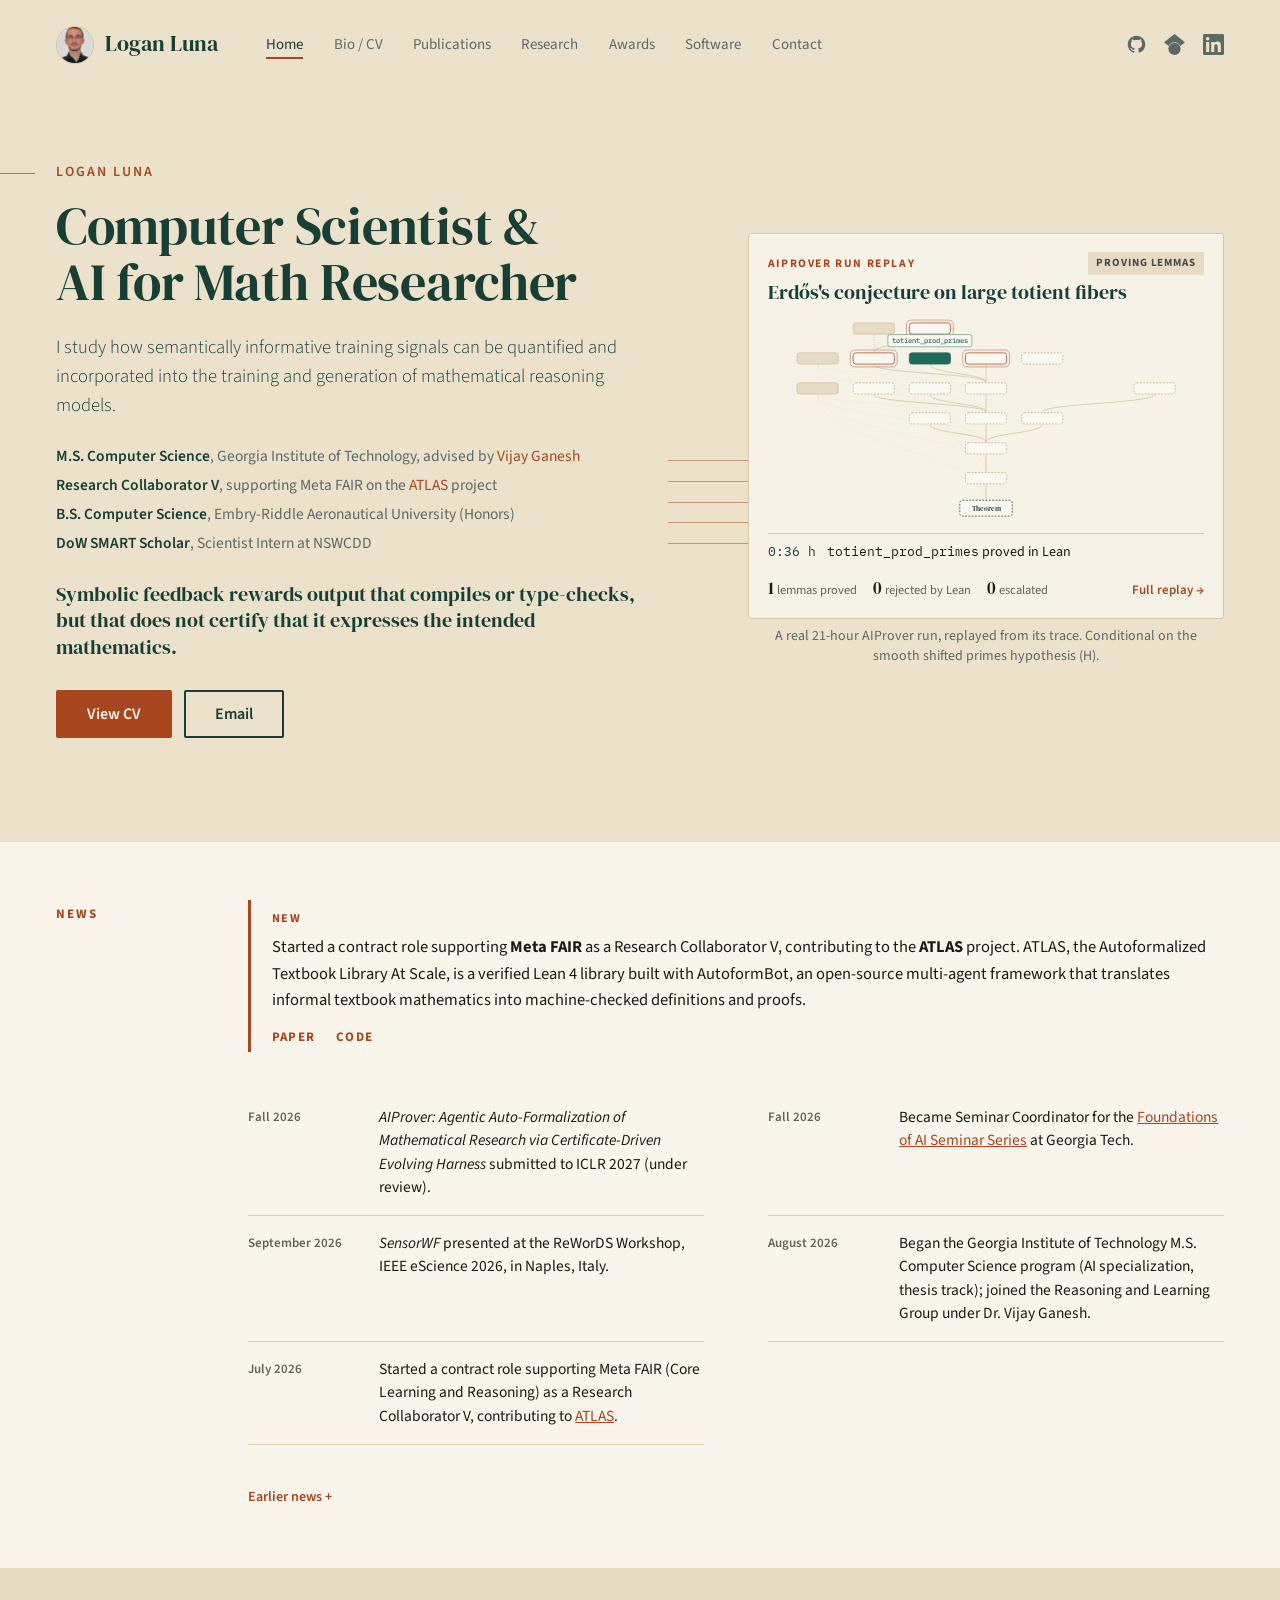
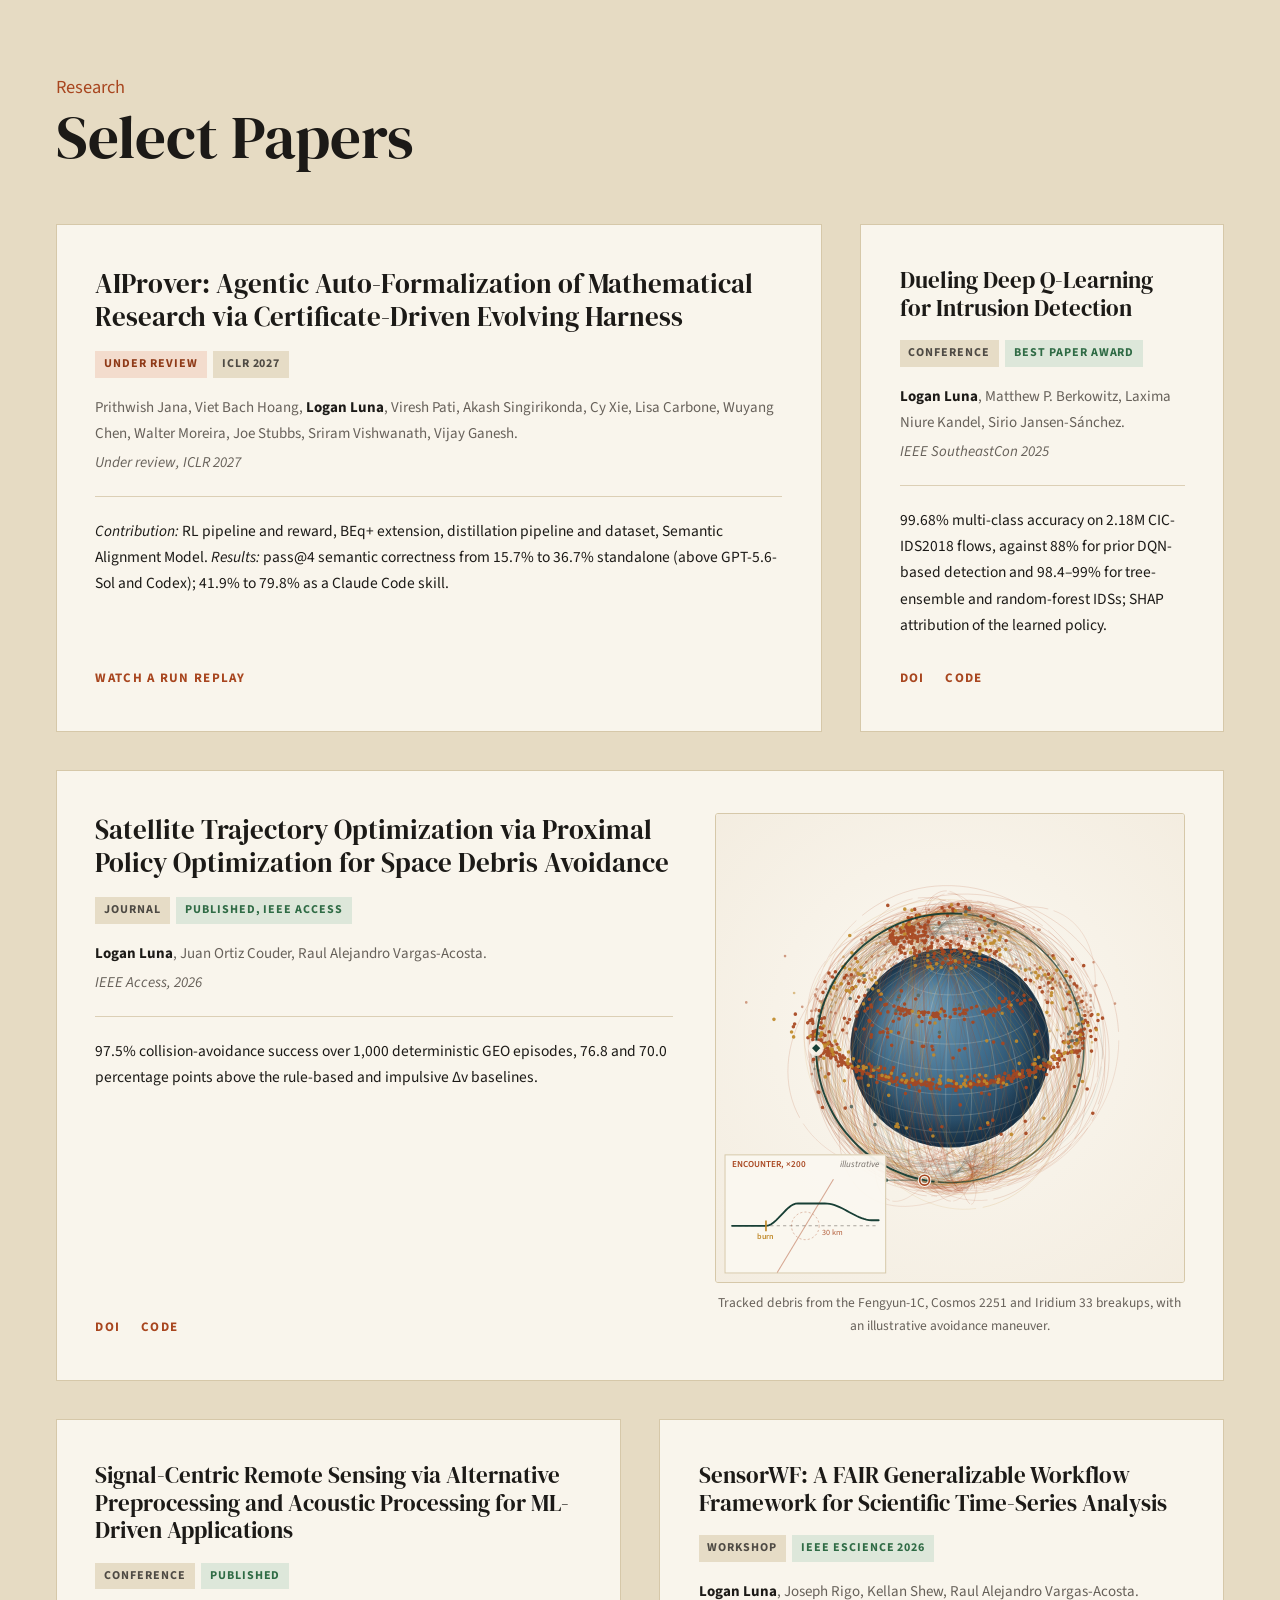
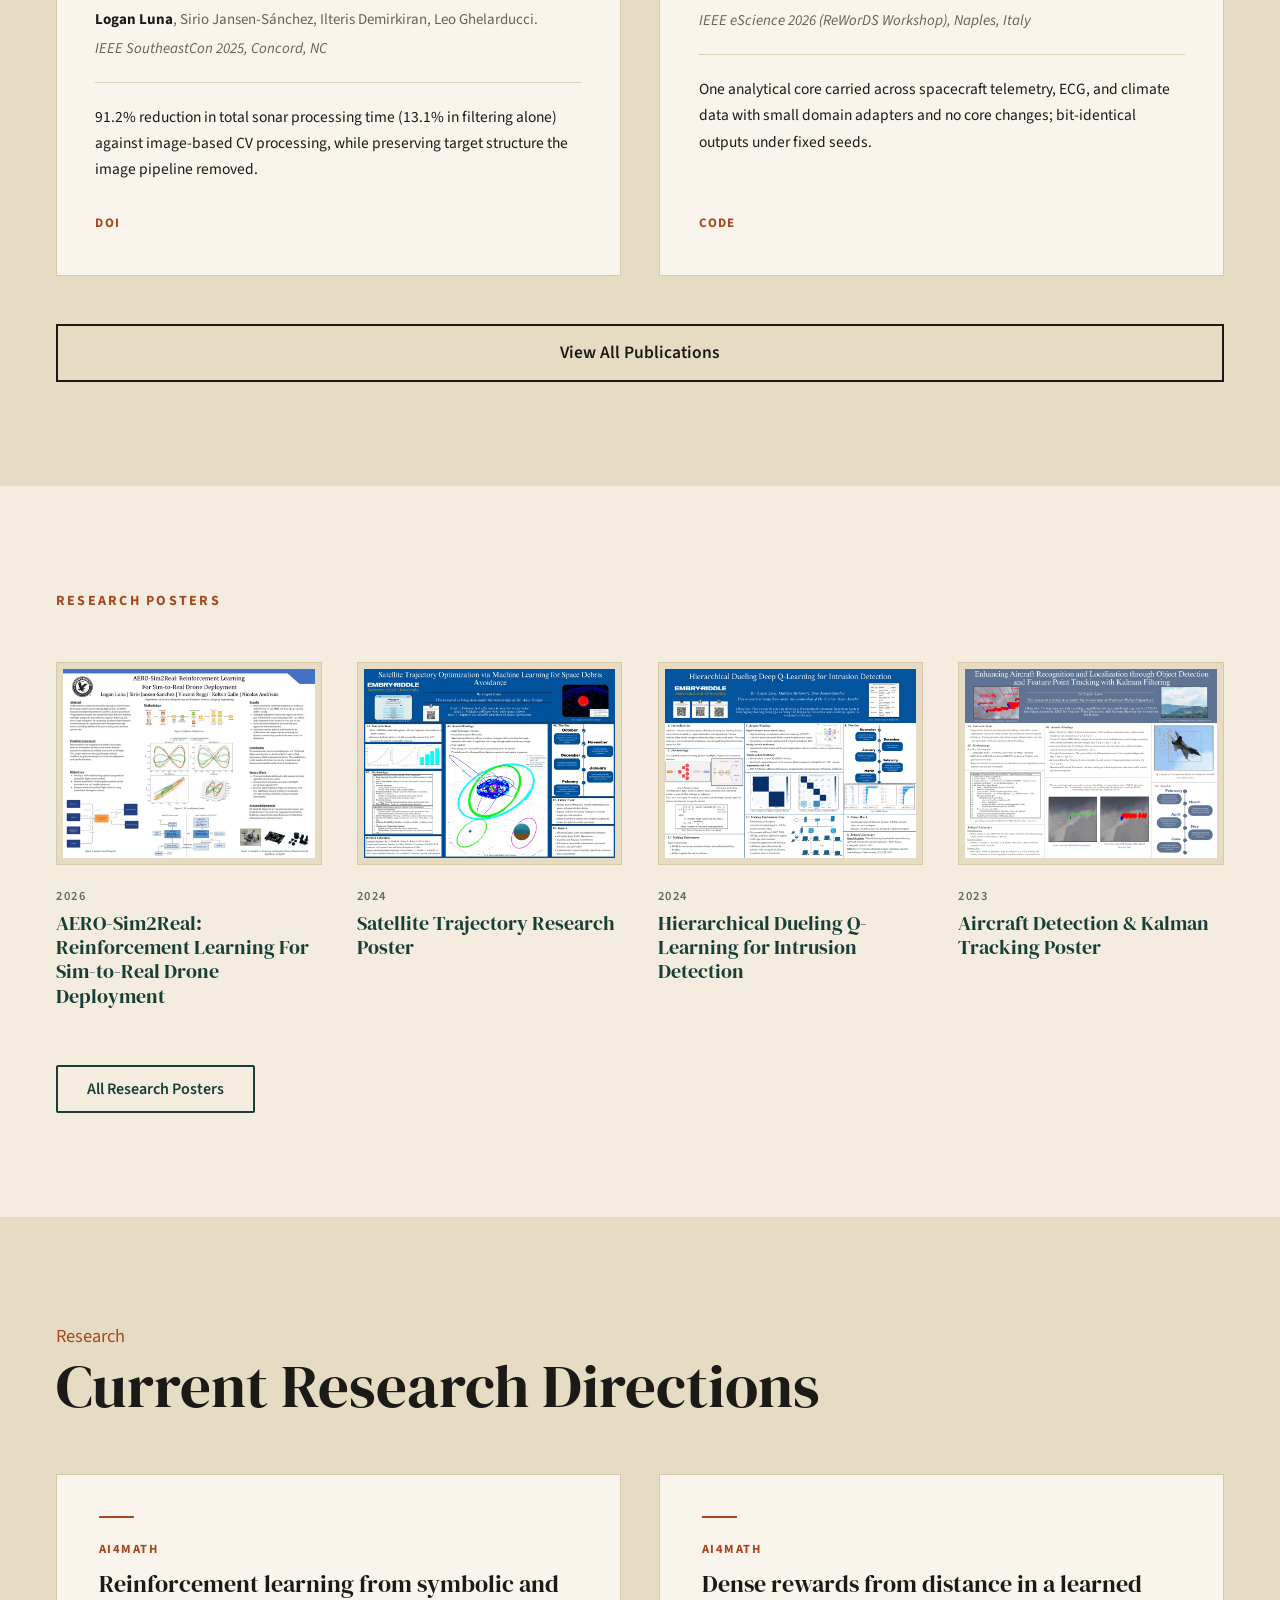
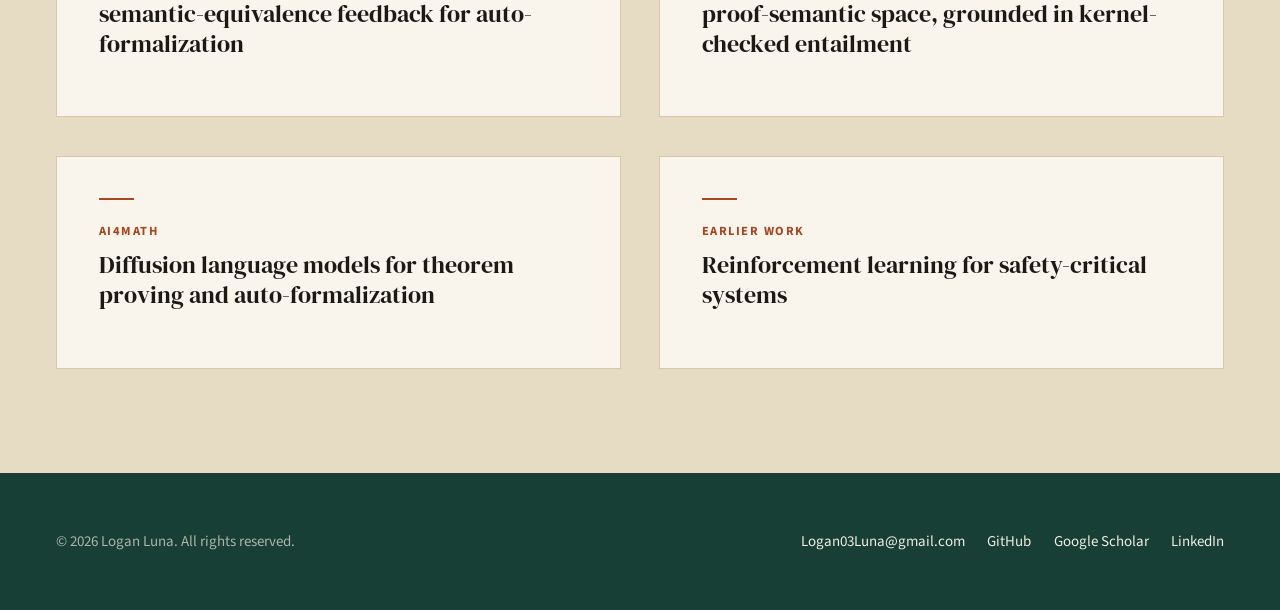
==== commit 86a8210d: "Redesign site: paper and forest-green theme, AIProver replay hero, debris globe" ====
--- a/index.html
+++ b/index.html
@@ -5,6 +5,8 @@
   <title>Logan Luna – Home</title>
   <meta name="viewport" content="width=device-width, initial-scale=1">
   <link rel="icon" href="pictures/favicon.svg" type="image/svg+xml">
+  <link rel="icon" href="pictures/favicon-32.png" type="image/png" sizes="32x32">
+  <link rel="apple-touch-icon" href="pictures/apple-touch-icon.png">
   <!-- Google tag (gtag.js) -->
   <script async src="https://www.googletagmanager.com/gtag/js?id=G-R2EEYCKBCG"></script>
   <script>
@@ -16,91 +18,228 @@
   </script>
   <link rel="preconnect" href="https://fonts.googleapis.com">
   <link rel="preconnect" href="https://fonts.gstatic.com" crossorigin>
-  <link href="https://fonts.googleapis.com/css2?family=EB+Garamond:ital,wght@0,400;0,500;0,600;1,400&family=IBM+Plex+Mono:wght@400;500&display=swap" rel="stylesheet">
+  <link href="https://fonts.googleapis.com/css2?family=DM+Serif+Display:ital@0;1&family=Source+Sans+3:ital,wght@0,300;0,400;0,600;0,700;1,400&family=IBM+Plex+Mono:wght@400;500&display=swap" rel="stylesheet">
   <link rel="stylesheet" href="style.css">
 </head>
 <body>
 
-<nav class="tabs" aria-label="Site">
-  <a href="index.html" class="on" aria-current="page">Home</a>
-  <a href="bio.html">Brief Bio/CV</a>
-  <a href="publications.html">Publications</a>
-  <a href="research.html">Research</a>
-  <a href="awards.html">Awards</a>
-  <a href="software.html">Software</a>
-  <a href="links.html">Links</a>
-  <a href="contact.html">Contact</a>
-</nav>
-
-<div class="wrap">
-  <main class="home">
-    <h1>Logan Luna</h1>
-    <ul class="role">
-      <li><b>M.S. Computer Science</b>, Georgia Institute of Technology</li>
-      <li><b>B.S. Computer Science</b>, Embry-Riddle Aeronautical University (Honors)</li>
-      <li><b>DoW SMART Scholar</b></li>
+<div class="top">
+  <header class="row top-bar">
+    <a class="brand" href="index.html"><img src="pictures/HeadShot_Cropped.png" alt="">Logan Luna</a>
+    <nav class="menu" aria-label="Site">
+      <a href="index.html" class="on" aria-current="page">Home</a>
+      <a href="bio.html">Bio / CV</a>
+      <a href="publications.html">Publications</a>
+      <a href="research.html">Research</a>
+      <a href="awards.html">Awards</a>
+      <a href="software.html">Software</a>
+      <a href="contact.html">Contact</a>
+      <span class="social">
+        <a href="https://github.com/Logan-Cole-Luna" aria-label="GitHub"><svg viewBox="0 0 24 24"><path d="M12 2C6.477 2 2 6.484 2 12.017c0 4.425 2.865 8.18 6.839 9.504.5.092.682-.217.682-.483 0-.237-.008-.868-.013-1.703-2.782.605-3.369-1.343-3.369-1.343-.454-1.158-1.11-1.466-1.11-1.466-.908-.62.069-.608.069-.608 1.003.07 1.531 1.032 1.531 1.032.892 1.53 2.341 1.088 2.91.832.092-.647.35-1.088.636-1.338-2.22-.253-4.555-1.113-4.555-4.951 0-1.093.39-1.988 1.029-2.688-.103-.253-.446-1.272.098-2.65 0 0 .84-.27 2.75 1.026A9.564 9.564 0 0 1 12 6.844c.85.004 1.705.115 2.504.337 1.909-1.296 2.747-1.027 2.747-1.027.546 1.379.202 2.398.1 2.651.64.7 1.028 1.595 1.028 2.688 0 3.848-2.339 4.695-4.566 4.943.359.309.678.92.678 1.855 0 1.338-.012 2.419-.012 2.747 0 .268.18.58.688.482C19.138 20.192 22 16.439 22 12.017 22 6.484 17.523 2 12 2z"/></svg></a>
+        <a href="https://scholar.google.com/citations?user=cwfqLqYAAAAJ&hl=en&oi=ao" aria-label="Google Scholar"><svg viewBox="0 0 24 24"><path d="M5.242 13.769L0 9.5 12 0l12 9.5-5.242 4.269C17.548 11.249 14.978 9.5 12 9.5c-2.977 0-5.548 1.748-6.758 4.269zM12 10a7 7 0 1 0 0 14 7 7 0 0 0 0-14z"/></svg></a>
+        <a href="https://www.linkedin.com/in/logan-luna" aria-label="LinkedIn"><svg viewBox="0 0 24 24"><path d="M20.447 20.452h-3.554v-5.569c0-1.328-.027-3.037-1.852-3.037-1.853 0-2.136 1.445-2.136 2.939v5.667H9.351V9h3.414v1.561h.046c.477-.9 1.637-1.85 3.37-1.85 3.601 0 4.267 2.37 4.267 5.455v6.286zM5.337 7.433a2.062 2.062 0 0 1-2.063-2.065 2.064 2.064 0 1 1 2.063 2.065zm1.782 13.019H3.555V9h3.564v11.452zM22.225 0H1.771C.792 0 0 .774 0 1.729v20.542C0 23.227.792 24 1.771 24h20.451C23.2 24 24 23.227 24 22.271V1.729C24 .774 23.2 0 22.222 0h.003z"/></svg></a>
+      </span>
+    </nav>
+  </header>
+
+  <section class="row hero">
+    <div class="hero-text">
+      <p class="pretitle">Logan Luna</p>
+      <h1>Computer Scientist &amp; <br>AI for Math Researcher</h1>
+      <p class="sub">I study how semantically informative training signals can be quantified and incorporated into the training and generation of mathematical reasoning models.</p>
+      <ul class="titles">
+        <li><b>M.S. Computer Science</b>, Georgia Institute of Technology, advised by <a href="https://vganesh1.github.io/">Vijay Ganesh</a></li>
+        <li><b>Research Collaborator V</b>, supporting Meta FAIR on the <a href="https://github.com/facebookresearch/atlas-lean">ATLAS</a> project</li>
+        <li><b>B.S. Computer Science</b>, Embry-Riddle Aeronautical University (Honors)</li>
+        <li><b>DoW SMART Scholar</b>, Scientist Intern at NSWCDD</li>
+      </ul>
+      <p class="thesis">Symbolic feedback rewards output that compiles or type-checks, but that does not certify that it expresses the intended mathematics.</p>
+      <div class="btns">
+        <a class="btn btn-fill" href="LoganLunaCV.pdf">View CV</a>
+        <a class="btn btn-line" href="mailto:Logan03Luna@gmail.com">Email</a>
+      </div>
+    </div>
+
+    <figure class="fig fig-hero">
+      <a class="fig-frame boxed paper proof-hero" href="replay.html" aria-label="Watch the full replay of an AIProver run on Erdős's conjecture on large totient fibers">
+        <div class="ph-head"><span class="ph-eyebrow">AIProver run replay</span><span class="ph-status">Formalizing</span></div>
+        <p class="ph-title">Erdős's conjecture on large totient fibers</p>
+        <div class="ph-graph"></div>
+        <div class="ph-bar"><span class="ph-clock">0:00 h</span><span class="ph-msg">Theorem statement formalized in Lean</span></div>
+        <div class="ph-foot"><span><b data-stat="proved">0</b> lemmas proved</span><span><b data-stat="fail">0</b> rejected by Lean</span><span><b data-stat="esc">0</b> escalated</span><span class="ph-more">Full replay →</span></div>
+      </a>
+      <figcaption>A real 21-hour AIProver run, replayed from its trace. Conditional on the smooth shifted primes hypothesis (H).</figcaption>
+    </figure>
+  </section>
+</div>
+
+<section class="news-band" aria-label="News">
+  <div class="row news-grid">
+    <div class="news-label">News</div>
+    <div class="now">
+      <span class="now-tag">New</span>
+      <p>Started a contract role supporting <strong>Meta FAIR</strong> as a Research Collaborator V, contributing to the <strong>ATLAS</strong> project. ATLAS, the Autoformalized Textbook Library At Scale, is a verified Lean 4 library built with AutoformBot, an open-source multi-agent framework that translates informal textbook mathematics into machine-checked definitions and proofs.</p>
+      <div class="links"><a href="https://arxiv.org/abs/2605.29955">Paper</a><a href="https://github.com/facebookresearch/atlas-lean">Code</a></div>
+    </div>
+    <ul class="news">
+      <li><time>Fall 2026</time><span><em>AIProver: Agentic Auto-Formalization of Mathematical Research via Certificate-Driven Evolving Harness</em> submitted to ICLR 2027 (under review).</span></li>
+      <li><time>Fall 2026</time><span>Became Seminar Coordinator for the <a href="https://foundationsofai.github.io/">Foundations of AI Seminar Series</a> at Georgia Tech.</span></li>
+      <li><time>September 2026</time><span><em>SensorWF</em> presented at the ReWorDS Workshop, IEEE eScience 2026, in Naples, Italy.</span></li>
+      <li><time>August 2026</time><span>Began the Georgia Institute of Technology M.S. Computer Science program (AI specialization, thesis track); joined the Reasoning and Learning Group under Dr. Vijay Ganesh.</span></li>
+      <li><time>July 2026</time><span>Started a contract role supporting Meta FAIR (Core Learning and Reasoning) as a Research Collaborator V, contributing to <a href="https://github.com/facebookresearch/atlas-lean">ATLAS</a>.</span></li>
     </ul>
-
-    <p class="lede">I am an M.S. Computer Science student (Artificial Intelligence specialization, thesis track) at the <strong>Georgia Institute of Technology</strong>, a B.S. Computer Science graduate (<em>magna cum laude</em>, Honors Program) of <strong>Embry-Riddle Aeronautical University</strong>, and a <strong>DoW SMART Scholar</strong>.</p>
-
-    <p>My research is in <strong>AI for Mathematical Reasoning (AI4Math)</strong>. I study how semantically informative training signals can be quantified and incorporated into the training and generation of mathematical reasoning models. Symbolic feedback rewards output that compiles or type-checks, but that does not certify that it expresses the intended mathematics. In Georgia Tech's Reasoning and Learning Group under Dr. Vijay Ganesh, I contribute to <em>AIProver</em>, an agentic system that post-trains an open-weight LLM on graded verifier rewards to auto-formalize research mathematics in Lean.</p>
-
-    <p>I am also a Scientist Intern at the <strong>Naval Surface Warfare Center Dahlgren Division (NSWCDD)</strong> (Active Secret clearance), where I build real-time video detection and tracking systems for small, low-visibility targets.</p>
-
-    <h2>Current research directions</h2>
-    <ol class="dirs">
-      <li>Reinforcement learning from symbolic and semantic-equivalence feedback for auto-formalization</li>
-      <li>Dense rewards from distance in a learned proof-semantic space, grounded in kernel-checked entailment</li>
-      <li>Diffusion language models for theorem proving and auto-formalization</li>
+    <details class="more">
+      <summary>Earlier news</summary>
+      <ul class="news">
+        <li><time>August 2026</time><span><em>SensorWF: A FAIR Generalizable Workflow Framework for Scientific Time-Series Analysis</em> accepted to the ReWorDS Workshop at the IEEE International Conference on e-Science (eScience) 2026.</span></li>
+        <li><time>June–July 2026</time><span>Interned at NSWCDD, continuing work on real-time autonomous tracking systems.</span></li>
+        <li><time>May 2026</time><span>Graduated <em>magna cum laude</em> with a B.S. in Computer Science from Embry-Riddle Aeronautical University.</span></li>
+        <li><time>April 2026</time><span>Named Embry-Riddle's Outstanding Undergraduate in Computer Science.</span></li>
+        <li><time>February 2026</time><span>Awarded a $24,000 Center for Aerospace Resilient Systems (CARS) Research Grant for <em>AI for Data Anomaly Detection in a Satellite Learning Laboratory (SATLL)</em>.</span></li>
+        <li><time>January 2026</time><span><em>Satellite Trajectory Optimization via Proximal Policy Optimization for Space Debris Avoidance</em> published in IEEE Access.</span></li>
+        <li><time>2025</time><span><a href="https://news.erau.edu/headlines/embry-riddle-undergrads-develop-guard-dog-system-to-ward-off-cyberattacks">Embry‑Riddle Undergrads Develop ‘Guard Dog’ System to Ward Off Cyberattacks</a></span></li>
+        <li><time>2025</time><span><em>Dueling Deep Q-Learning for Intrusion Detection</em> accepted to IEEE SoutheastCon 2025 (IEEE-Eta Kappa Nu Best Paper Award).</span></li>
+        <li><time>2024</time><span>Began DoD internship at NSWCDD for computer vision systems.</span></li>
+        <li><time>2023</time><span>Awarded DoD SMART Scholarship.</span></li>
+      </ul>
+    </details>
+  </div>
+</section>
+
+<section class="band papers">
+  <div class="row">
+    <p class="eyebrow">Research</p>
+    <h2 class="display">Select Papers</h2>
+
+    <ol class="paper-grid">
+      <li class="paper wide">
+        <h3>AIProver: Agentic Auto-Formalization of Mathematical Research via Certificate-Driven Evolving Harness</h3>
+        <div class="tags"><span class="tag amber">Under review</span><span class="tag">ICLR 2027</span></div>
+        <p class="authors">Prithwish Jana, Viet Bach Hoang, <strong>Logan Luna</strong>, Viresh Pati, Akash Singirikonda, Cy Xie, Lisa Carbone, Wuyang Chen, Walter Moreira, Joe Stubbs, Sriram Vishwanath, Vijay Ganesh.</p>
+        <p class="venue">Under review, ICLR 2027</p>
+        <p class="desc"><em>Contribution:</em> RL pipeline and reward, BEq+ extension, distillation pipeline and dataset, Semantic Alignment Model. <em>Results:</em> pass@4 semantic correctness from 15.7% to 36.7% standalone (above GPT-5.6-Sol and Codex); 41.9% to 79.8% as a Claude Code skill.</p>
+        <div class="links"><a href="replay.html">Watch a run replay</a></div>
+      </li>
+
+      <li class="paper">
+        <h3>Dueling Deep Q-Learning for Intrusion Detection</h3>
+        <div class="tags"><span class="tag">Conference</span><span class="tag green">Best Paper Award</span></div>
+        <p class="authors"><strong>Logan Luna</strong>, Matthew P. Berkowitz, Laxima Niure Kandel, Sirio Jansen-Sánchez.</p>
+        <p class="venue">IEEE SoutheastCon 2025</p>
+        <p class="desc">99.68% multi-class accuracy on 2.18M CIC-IDS2018 flows, against 88% for prior DQN-based detection and 98.4–99% for tree-ensemble and random-forest IDSs; SHAP attribution of the learned policy.</p>
+        <div class="links"><a href="https://doi.org/10.1109/SoutheastCon56624.2025.10971436">DOI</a><a href="https://github.com/Logan-Cole-Luna/Hierarchical-Q-Learning-Threat-Hunting">Code</a></div>
+      </li>
+
+      <li class="paper feature">
+        <div class="feature-text">
+          <h3>Satellite Trajectory Optimization via Proximal Policy Optimization for Space Debris Avoidance</h3>
+          <div class="tags"><span class="tag">Journal</span><span class="tag green">Published, IEEE Access</span></div>
+          <p class="authors"><strong>Logan Luna</strong>, Juan Ortiz Couder, Raul Alejandro Vargas-Acosta.</p>
+          <p class="venue">IEEE Access, 2026</p>
+          <p class="desc">97.5% collision-avoidance success over 1,000 deterministic GEO episodes, 76.8 and 70.0 percentage points above the rule-based and impulsive Δv baselines.</p>
+          <div class="links"><a href="https://doi.org/10.1109/ACCESS.2026.3655237">DOI</a><a href="https://github.com/Logan-Cole-Luna/sat-trajectory-avoidance">Code</a></div>
+        </div>
+        <figure class="feature-fig">
+          <div class="fig-frame boxed paper"><img class="fig-still" src="pictures/debris_field.webp" width="880" height="880" alt="Globe surrounded by orbiting debris fragments from the Fengyun-1C, Cosmos 2251 and Iridium 33 breakups"><canvas id="debris" data-theme="paper" data-src="data/debris.json" role="img" aria-label="Animated globe surrounded by orbiting debris fragments from the Fengyun-1C, Cosmos 2251 and Iridium 33 breakups"></canvas></div>
+          <figcaption>Tracked debris from the Fengyun-1C, Cosmos 2251 and Iridium 33 breakups, with an illustrative avoidance maneuver.</figcaption>
+        </figure>
+      </li>
+
+      <li class="paper half">
+        <h3>Signal-Centric Remote Sensing via Alternative Preprocessing and Acoustic Processing for ML-Driven Applications</h3>
+        <div class="tags"><span class="tag">Conference</span><span class="tag green">Published</span></div>
+        <p class="authors"><strong>Logan Luna</strong>, Sirio Jansen-Sánchez, Ilteris Demirkiran, Leo Ghelarducci.</p>
+        <p class="venue">IEEE SoutheastCon 2025, Concord, NC</p>
+        <p class="desc">91.2% reduction in total sonar processing time (13.1% in filtering alone) against image-based CV processing, while preserving target structure the image pipeline removed.</p>
+        <div class="links"><a href="https://doi.org/10.1109/SoutheastCon56624.2025.10971547">DOI</a></div>
+      </li>
+
+      <li class="paper half">
+        <h3>SensorWF: A FAIR Generalizable Workflow Framework for Scientific Time-Series Analysis</h3>
+        <div class="tags"><span class="tag">Workshop</span><span class="tag green">IEEE eScience 2026</span></div>
+        <p class="authors"><strong>Logan Luna</strong>, Joseph Rigo, Kellan Shew, Raul Alejandro Vargas-Acosta.</p>
+        <p class="venue">IEEE eScience 2026 (ReWorDS Workshop), Naples, Italy</p>
+        <p class="desc">One analytical core carried across spacecraft telemetry, ECG, and climate data with small domain adapters and no core changes; bit-identical outputs under fixed seeds.</p>
+        <div class="links"><a href="https://github.com/Logan-Cole-Luna/SensorWF">Code</a></div>
+      </li>
     </ol>
 
-    <p>Earlier work covers reinforcement learning for safety-critical systems (satellite collision avoidance, intrusion detection, sim-to-real drone control), sonar and remote sensing, and computer vision for autonomous vehicles.</p>
-  </main>
-
-  <aside class="side" aria-label="Contact and news">
-    <div class="sticky">
-      <img class="photo" src="pictures/HeadShot_Cropped.png" alt="Logan Luna">
-
-      <div class="side-label">Contact</div>
-      <ul class="contact">
-        <li><span>Email</span><a href="mailto:Logan03Luna@gmail.com">Logan03Luna@gmail.com</a></li>
-        <li><span>LinkedIn</span><a href="https://www.linkedin.com/in/logan-luna">linkedin.com/in/logan-luna</a></li>
-        <li><span>GitHub</span><a href="https://github.com/Logan-Cole-Luna">github.com/Logan-Cole-Luna</a></li>
-        <li><span>Scholar</span><a href="https://scholar.google.com/citations?user=cwfqLqYAAAAJ&hl=en&oi=ao">Google Scholar Profile</a></li>
-      </ul>
-
-      <div class="side-label">News</div>
-      <ul class="news">
-        <li class="pending"><time>Fall 2026</time><em>AIProver: Agentic Auto-Formalization of Mathematical Research via Certificate-Driven Evolving Harness</em> submitted to ICLR 2027 (under review).</li>
-        <li><time>Fall 2026</time>Became Seminar Coordinator for the <a href="https://foundationsofai.github.io/" target="_blank" rel="noopener">Foundations of AI Seminar Series</a> at Georgia Tech.</li>
-        <li><time>September 2026</time><em>SensorWF</em> presented at the ReWorDS Workshop, IEEE eScience 2026, in Naples, Italy.</li>
-        <li><time>August 2026</time>Began the Georgia Institute of Technology M.S. Computer Science program (AI specialization, thesis track); joined the Reasoning and Learning Group under Dr. Vijay Ganesh.</li>
-        <li><time>August 2026</time><em>SensorWF: A FAIR Generalizable Workflow Framework for Scientific Time-Series Analysis</em> accepted to the ReWorDS Workshop at the IEEE International Conference on e-Science (eScience) 2026.</li>
-        <li><time>June–July 2026</time>Interned at NSWCDD, continuing work on real-time autonomous tracking systems.</li>
-        <li><time>May 2026</time>Graduated <em>magna cum laude</em> with a B.S. in Computer Science from Embry-Riddle Aeronautical University.</li>
-        <li><time>April 2026</time>Named Embry-Riddle's Outstanding Undergraduate in Computer Science.</li>
-        <li><time>February 2026</time>Awarded a $24,000 Center for Aerospace Resilient Systems (CARS) Research Grant for <em>AI for Data Anomaly Detection in a Satellite Learning Laboratory (SATLL)</em>.</li>
-        <li><time>January 2026</time><em>Satellite Trajectory Optimization via Proximal Policy Optimization for Space Debris Avoidance</em> published in IEEE Access.</li>
-        <li><time>June–July 2025</time>Interned at NSWCDD, continuing work on real-time autonomous tracking systems.</li>
-        <li><time>2025</time>Named Embry-Riddle's Outstanding Undergraduate in Computer Science.</li>
-        <li><time>2025</time><a href="https://news.erau.edu/headlines/embry-riddle-undergrads-develop-guard-dog-system-to-ward-off-cyberattacks" target="_blank" rel="noopener">Embry‑Riddle Undergrads Develop ‘Guard Dog’ System to Ward Off Cyberattacks</a> Three Embry‑Riddle undergraduates won first place at IEEE SoutheastCon for a machine-learning system that autonomously adapts to evolving cyber threats.</li>
-        <li><time>2025</time><em>Dueling Deep Q-Learning for Intrusion Detection</em> accepted to IEEE SoutheastCon 2025 (IEEE-Eta Kappa Nu Best Paper Award).</li>
-        <li><time>2025</time><em>Signal-Centric Remote Sensing via Alternative Preprocessing and Acoustic Processing for ML-Driven Applications</em> accepted to IEEE SoutheastCon 2025.</li>
-        <li><time>2024</time>Began DoD internship at NSWCDD for computer vision systems.</li>
-        <li><time>2023</time>Awarded DoD SMART Scholarship.</li>
-        <li><time>2023</time>1st Place at Embry-Riddle Student Research Symposium for research on <em>Enhancing Aircraft Recognition and Localization through Object Detection and Feature Point Tracking with Kalman Filtering</em>.</li>
-      </ul>
-    </div>
-  </aside>
-</div>
-
+    <a class="all" href="publications.html">View All Publications</a>
+  </div>
+</section>
+
+<section class="band posters">
+  <div class="row">
+    <p class="eyebrow">Research Posters</p>
+    <div class="poster-list">
+      <article class="poster">
+        <a class="thumb" href="posters/AERO-Sim2Real Reinforcement Learning For Sim-to-Real Drone Deployment.png"><img src="pictures/poster-thumbs/aero-sim2real.jpg" alt="AERO-Sim2Real poster" loading="lazy"></a>
+        <span class="yr">2026</span>
+        <h3>AERO-Sim2Real: Reinforcement Learning For Sim-to-Real Drone Deployment</h3>
+      </article>
+      <article class="poster">
+        <a class="thumb" href="posters/SatResearchPoster.png"><img src="pictures/poster-thumbs/sat-research.jpg" alt="Satellite trajectory research poster" loading="lazy"></a>
+        <span class="yr">2024</span>
+        <h3>Satellite Trajectory Research Poster</h3>
+      </article>
+      <article class="poster">
+        <a class="thumb" href="posters/Hierarchical Q-Learning for Intrusion Detection.png"><img src="pictures/poster-thumbs/hierarchical-q-learning.jpg" alt="Hierarchical Dueling Q-Learning poster" loading="lazy"></a>
+        <span class="yr">2024</span>
+        <h3>Hierarchical Dueling Q-Learning for Intrusion Detection</h3>
+      </article>
+      <article class="poster">
+        <a class="thumb" href="posters/Aircraft Tracking (48 x 36 in).png"><img src="pictures/poster-thumbs/aircraft-tracking.jpg" alt="Aircraft detection and Kalman tracking poster" loading="lazy"></a>
+        <span class="yr">2023</span>
+        <h3>Aircraft Detection &amp; Kalman Tracking Poster</h3>
+      </article>
+    </div>
+    <div class="poster-more"><a class="btn btn-line" href="research.html">All Research Posters</a></div>
+  </div>
+</section>
+
+<section class="band focus">
+  <div class="row">
+    <p class="eyebrow">Research</p>
+    <h2 class="display">Current Research Directions</h2>
+    <div class="focus-grid">
+      <div class="focus-card">
+        <p class="kind">AI4Math</p>
+        <h3>Reinforcement learning from symbolic and semantic-equivalence feedback for auto-formalization</h3>
+      </div>
+      <div class="focus-card">
+        <p class="kind">AI4Math</p>
+        <h3>Dense rewards from distance in a learned proof-semantic space, grounded in kernel-checked entailment</h3>
+      </div>
+      <div class="focus-card">
+        <p class="kind">AI4Math</p>
+        <h3>Diffusion language models for theorem proving and auto-formalization</h3>
+      </div>
+      <div class="focus-card">
+        <p class="kind">Earlier work</p>
+        <h3>Reinforcement learning for safety-critical systems</h3>
+      </div>
+    </div>
+  </div>
+</section>
 
 <footer>
-  &copy; <span id="year"></span> Logan Luna. All rights reserved.
+  <div class="row foot">
+    <span>&copy; <span id="year">2026</span> Logan Luna. All rights reserved.</span>
+    <span class="foot-links">
+      <a href="mailto:Logan03Luna@gmail.com">Logan03Luna@gmail.com</a>
+      <a href="https://github.com/Logan-Cole-Luna">GitHub</a>
+      <a href="https://scholar.google.com/citations?user=cwfqLqYAAAAJ&hl=en&oi=ao">Google Scholar</a>
+      <a href="https://www.linkedin.com/in/logan-luna">LinkedIn</a>
+    </span>
+  </div>
 </footer>
 
 <script>
   document.getElementById("year").textContent = new Date().getFullYear();
 </script>
+<script src="data/run011.js" defer></script>
+<script src="js/aimath-layout.js" defer></script>
+<script src="js/proof-hero.js" defer></script>
+<script src="js/debris.js" defer></script>
 </body>
 </html>
--- a/style.css
+++ b/style.css
@@ -1,207 +1,314 @@
-/* ---------- Tokens ---------- */
+/* =========================================================
+   Logan Luna: site styles
+   Paper + forest green, rust accent. DM Serif Display / Source Sans 3.
+   ========================================================= */
+
 :root {
-  --paper: #f6f0e3;
-  --panel: #ece3cf;
-  --deep: #173f35;
-  --deep-ink: #f3efe4;
+  --deep: #173f35;          /* forest green: headings, buttons, footer */
+  --deep-hover: #17594a;
+  --green: #1f6b57;
+  --rust: #a8461f;          /* accent: labels, links, tags */
+  --rust-soft: #e08a5e;
+
+  --sand: #ece2cc;          /* hero / page header */
+  --sand-2: #e6dbc3;        /* deeper panels */
+  --cream: #f9f5ec;         /* light panels, cards */
+  --paper: #f3ecdf;         /* light panel alt */
+
   --ink: #1c1a17;
-  --soft: #6d675e;
-  --rule: #ddd2bb;
-  --accent: #1f6b57;
-  --pending: #b7791f;
-  --serif: "EB Garamond", Garamond, Georgia, serif;
-  --mono: "IBM Plex Mono", ui-monospace, Menlo, monospace;
-}
-
-/* ---------- Base ---------- */
+  --soft: #67615a;
+  --soft-green: #5b6a62;
+  --rule: #d6c8a9;
+  --rule-soft: #dccfb5;
+
+  --on-deep: #f1ece0;
+  --on-deep-soft: rgba(241, 236, 224, .68);
+
+  --serif: "DM Serif Display", Georgia, serif;
+  --sans: "Source Sans 3", "Segoe UI", sans-serif;
+}
+
 * { box-sizing: border-box; }
-html { -webkit-text-size-adjust: 100%; }
+html { -webkit-text-size-adjust: 100%; scroll-behavior: smooth; }
 body {
   margin: 0;
   min-height: 100vh;
   display: flex;
   flex-direction: column;
-  background: var(--paper);
+  font-family: var(--sans);
+  font-size: 17.5px;
+  line-height: 1.7;
   color: var(--ink);
-  font-family: var(--serif);
-  font-size: 20px;
-  line-height: 1.55;
-}
-a { color: var(--accent); text-decoration: none; border-bottom: 1px solid rgba(31, 107, 87, .45); }
-a:hover { border-bottom-color: var(--accent); }
-a:has(> img) { border-bottom: 0; }
-p { margin: 0 0 1em; }
-ul, ol { padding-left: 1.3rem; margin: .25rem 0 1em; }
-li { margin-bottom: .35rem; }
-img { max-width: 100%; height: auto; }
-
-/* ---------- Tab navigation ---------- */
-.tabs {
-  display: flex;
-  overflow-x: auto;
-  scrollbar-width: none;
-  background: var(--deep);
-  font-family: var(--mono);
-  font-size: 13px;
-  padding: .45rem 1rem 0;
-}
-.tabs::-webkit-scrollbar { display: none; }
-.tabs a {
-  flex: none;
-  padding: .65rem 1.15rem;
-  color: rgba(243, 239, 228, .72);
-  border: 0;
-  border-radius: 3px 3px 0 0;
-}
-.tabs a:hover { color: var(--deep-ink); background: rgba(255, 255, 255, .08); }
-.tabs a.on { color: var(--deep); background: var(--paper); font-weight: 500; }
-
-/* ---------- Shared type ---------- */
-h1 { font-weight: 500; font-size: clamp(2.6rem, 6vw, 3.6rem); line-height: 1; margin: 0 0 .5rem; letter-spacing: -.01em; }
-.role { list-style: none; padding: 0; margin: .5rem 0 2.2rem; font-size: 18px; line-height: 1.45; color: var(--soft); }
-.role li { margin: 0 0 .15rem; padding-left: .8rem; border-left: 2px solid var(--accent); }
-.role b { color: var(--ink); font-weight: 600; }
-
-/* small-caps green label heading (home h2, subpage h3) */
-.home h2,
-.page h3 {
-  font-weight: 500; font-size: 1.05rem;
-  font-variant: small-caps; text-transform: lowercase; letter-spacing: .06em;
-  color: var(--accent);
-  margin: 2.2rem 0 .4rem;
-}
-
-/* ---------- Home ---------- */
-body > main, .wrap { flex: 1 0 auto; width: 100%; }
-/* panel runs to the right edge; content stays centered in a 1180px frame */
-.wrap {
+  background: var(--sand-2);
+}
+body > main { flex: 1 0 auto; }
+img { max-width: 100%; height: auto; display: block; }
+a { color: var(--rust); }
+.row { max-width: 1360px; margin: 0 auto; padding: 0 3.5rem; }
+
+/* ---------- Header ---------- */
+.top { background: var(--sand); color: var(--deep); overflow: hidden; }
+.top-bar { display: flex; align-items: center; gap: 3rem; padding-top: 1.6rem; padding-bottom: 1.6rem; }
+.brand { display: flex; align-items: center; gap: .7rem; flex: none; color: var(--deep); text-decoration: none; font-family: var(--serif); font-size: 1.35rem; }
+.brand img { width: 38px; height: 38px; border-radius: 50%; object-fit: cover; object-position: center 20%; border: 1px solid #cfc2a7; }
+.menu { flex: 1; display: flex; align-items: center; gap: 1.9rem; flex-wrap: wrap; }
+.menu a { color: var(--soft-green); text-decoration: none; font-size: 15px; }
+.menu a:hover, .menu a.on { color: var(--deep); }
+.menu a.on { box-shadow: 0 2px 0 var(--rust); }
+.social { display: flex; gap: 1.1rem; margin-left: auto; }
+.social a { display: flex; color: var(--soft-green); }
+.social a:hover { color: var(--rust); }
+.social svg { width: 21px; height: 21px; fill: currentColor; }
+
+/* ---------- Home hero ---------- */
+.hero {
   display: grid;
-  grid-template-columns: minmax(0, 1fr) max(360px, calc((100vw - 1180px) / 2 + 360px));
-}
-.home { padding: 3rem 3.5rem 4rem max(3.5rem, calc((100vw - 1180px) / 2 + 3.5rem)); min-width: 0; }
-.side > .sticky { max-width: 310px; }
-.home > * { max-width: 640px; }
-.lede::first-line { font-variant: small-caps; letter-spacing: .03em; }
-
-ol.dirs { padding-left: 1.4rem; }
-ol.dirs li { padding-left: .2rem; }
-ol.dirs li::marker { font-family: var(--mono); font-size: .7em; color: var(--accent); font-weight: 500; }
-
-.side {
-  background: var(--panel);
-  border-left: 1px solid var(--rule);
-  padding: 2.4rem 1.6rem 3rem;
-}
-.sticky { position: sticky; top: 1.5rem; }
-.side-label {
-  font-family: var(--mono); font-size: 11.5px; font-weight: 500;
-  color: var(--accent); letter-spacing: .04em; text-transform: uppercase;
-  margin: 1.8rem 0 .6rem;
-}
-.photo { display: block; width: 100%; max-width: 220px; border: 1px solid var(--rule); }
-
-.contact { list-style: none; padding: 0; margin: 0; font-size: 16.5px; }
-.contact li { display: grid; grid-template-columns: 4.8rem 1fr; padding: .12rem 0; margin: 0; }
-.contact span { font-family: var(--mono); font-size: 12px; color: var(--soft); padding-top: .2rem; }
-.contact a { overflow-wrap: anywhere; }
-
-.news { list-style: none; margin: 0; padding: 0; max-height: 470px; overflow-y: auto; }
-.news li {
-  border-left: 2px solid var(--accent);
-  padding: .1rem 0 .1rem .85rem;
-  margin-bottom: .75rem;
-  font-size: 16.5px;
-  line-height: 1.4;
-}
-.news li.pending { border-left-color: var(--pending); }
-.news time { display: block; font-family: var(--mono); font-size: 11.5px; color: var(--soft); }
+  grid-template-columns: minmax(0, 1.25fr) minmax(0, 1fr);
+  gap: 4rem;
+  align-items: center;
+  padding-top: 4.5rem;
+  padding-bottom: 6.5rem;
+}
+.pretitle { color: var(--rust); font-size: 14px; font-weight: 600; letter-spacing: .14em; text-transform: uppercase; margin: 0 0 .9rem; }
+.hero .pretitle { position: relative; }
+.hero .pretitle::before { content: ""; position: absolute; top: 50%; right: calc(100% + 1.3rem); width: 100vw; border-top: 1px solid var(--rust); opacity: .7; }
+.hero h1, .page-hero h1 { font-family: var(--serif); font-weight: 400; color: var(--deep); letter-spacing: -.005em; }
+.hero h1 { font-size: clamp(2.4rem, 4.1vw, 3.7rem); line-height: 1.06; margin: 0 0 1.4rem; }
+.hero .sub { font-size: 1.16rem; font-weight: 300; line-height: 1.55; color: var(--deep); margin: 0 0 1.4rem; max-width: 36em; }
+.titles { list-style: none; padding: 0; margin: 0 0 1.5rem; font-size: 15.5px; color: var(--soft-green); }
+.titles li { padding: .08rem 0; }
+.titles b { color: var(--deep); font-weight: 600; }
+.titles a { color: var(--rust); text-decoration: none; }
+.titles a:hover { text-decoration: underline; }
+.thesis { font-family: var(--serif); font-size: 1.26rem; line-height: 1.3; margin: 0 0 1.9rem; color: var(--deep); max-width: 32em; }
+
+.btns { display: flex; gap: .8rem; flex-wrap: wrap; }
+.btn { display: inline-flex; align-items: center; justify-content: center; height: 48px; padding: 0 1.8rem; font-size: 16px; font-weight: 600; text-decoration: none; border: 2px solid var(--green); border-radius: 2px; }
+.btn-fill { background: var(--rust); border-color: var(--rust); color: #fbf4ea; }
+.btn-fill:hover { background: #8f3a18; border-color: #8f3a18; }
+.btn-line { color: var(--deep); border-color: var(--deep); }
+.btn-line:hover { background: rgba(23, 63, 53, .06); }
+
+.fig { margin: 0; justify-self: center; width: 100%; max-width: 500px; position: relative; z-index: 0; }
+.fig-frame { position: relative; }
+.fig-frame img { width: 100%; }
+.fig-frame canvas { position: absolute; inset: 0; width: 100%; height: 100%; opacity: 0; transition: opacity .4s ease; }
+.fig-frame canvas.ready { opacity: 1; }
+.fig-frame.boxed { border: 1px solid var(--rule); padding: 0; overflow: hidden; border-radius: 3px; box-shadow: 0 1px 0 rgba(255,255,255,.4) inset; }
+.fig-frame.boxed.space { background: #0e1624; border-color: #26324a; }
+.fig-frame.boxed.paper { background: #f7f2e7; }
+.fig figcaption { margin-top: .4rem; text-align: center; padding: 0 1rem; font-size: 14px; line-height: 1.45; color: var(--soft-green); }
+.fig figcaption b { color: var(--deep); font-weight: 600; }
+.fig figcaption a { color: var(--rust); text-decoration: none; }
+
+/* ---------- Section heads ---------- */
+section.band { padding: 6.5rem 0; }
+.eyebrow { color: var(--rust); font-size: 1.15rem; margin: 0 0 .1rem; }
+.display { font-family: var(--serif); font-weight: 400; font-size: clamp(2.4rem, 5vw, 3.8rem); line-height: 1.05; margin: 0 0 3.5rem; }
+
+/* ---------- News ---------- */
+.news-band { background: var(--cream); padding: 3.6rem 0; }
+.news-grid { display: grid; grid-template-columns: 10rem minmax(0, 1fr); gap: 2rem; }
+.news-label { font-size: 13px; font-weight: 700; letter-spacing: .16em; text-transform: uppercase; color: var(--rust); padding-top: .2rem; }
+.news-grid > .news { grid-column: 2; }
+.news { list-style: none; margin: 0; padding: 0; display: grid; grid-template-columns: repeat(2, minmax(0, 1fr)); gap: 1rem 4rem; }
+.news li { display: grid; grid-template-columns: 7.4rem minmax(0, 1fr); gap: .8rem; font-size: 15.5px; line-height: 1.5; padding-bottom: 1rem; border-bottom: 1px solid var(--rule-soft); }
+.news time { font-size: 13px; font-weight: 600; color: var(--soft); padding-top: .1rem; }
+details.more { grid-column: 2; margin-top: .6rem; }
+details.more summary { cursor: pointer; font-size: 14px; font-weight: 600; color: var(--rust); list-style: none; }
+details.more summary::-webkit-details-marker { display: none; }
+details.more summary::after { content: " +"; }
+details.more[open] summary::after { content: " –"; }
+details.more .news { margin-top: 1.4rem; }
+
+.now { grid-column: 2; border-left: 3px solid var(--rust); padding: .15rem 0 .2rem 1.3rem; margin-bottom: 1.4rem; max-width: 62rem; }
+.now-tag { display: inline-block; font-size: 12px; font-weight: 700; letter-spacing: .12em; text-transform: uppercase; color: var(--rust); margin-bottom: .3rem; }
+.now p { margin: 0 0 .8rem; font-size: 16.5px; line-height: 1.6; }
+
+/* ---------- Paper cards ---------- */
+.papers { background: var(--sand-2); }
+.paper-grid { list-style: none; margin: 0; padding: 0; display: grid; grid-template-columns: repeat(3, minmax(0, 1fr)); gap: 2.4rem; }
+.paper { background: var(--cream); border: 1px solid var(--rule); padding: 2.6rem 2.4rem; display: flex; flex-direction: column; }
+.paper.wide { grid-column: span 2; }
+.paper h3 { font-family: var(--serif); font-weight: 400; font-size: 1.42rem; line-height: 1.22; margin: 0 0 1.1rem; }
+.paper.wide h3 { font-size: 1.7rem; }
+.tags { display: flex; flex-wrap: wrap; gap: .4rem; margin-bottom: 1.1rem; }
+.tag { font-size: 12px; font-weight: 700; letter-spacing: .08em; text-transform: uppercase; padding: .2rem .55rem; background: #e6dcc6; color: #4e4a44; }
+.tag.amber { background: #f3dccd; color: #8f3a18; }
+.tag.green { background: #dde7da; color: #2f6b45; }
+.authors { font-size: 15px; color: var(--soft); margin: 0 0 .2rem; }
+.authors strong { color: var(--ink); }
+.venue { font-size: 15px; font-style: italic; color: var(--soft); margin: 0 0 1.3rem; padding-bottom: 1.3rem; border-bottom: 1px solid var(--rule-soft); }
+.paper .desc { font-size: 15.5px; margin: 0 0 1.8rem; }
+.links { margin-top: auto; display: flex; flex-wrap: wrap; gap: 1.3rem; }
+.links a { font-size: 13px; font-weight: 700; letter-spacing: .1em; text-transform: uppercase; color: var(--rust); text-decoration: none; }
+.links a:hover { text-decoration: underline; }
+.all { display: flex; align-items: center; justify-content: center; height: 58px; margin-top: 3rem; border: 2px solid var(--ink); color: var(--ink); text-decoration: none; font-weight: 600; }
+.all:hover { background: var(--ink); color: var(--cream); }
+
+/* ---------- Poster band ---------- */
+.posters { background: var(--paper); color: var(--deep); }
+.posters .eyebrow { color: var(--rust); font-size: 14px; font-weight: 700; letter-spacing: .16em; text-transform: uppercase; margin-bottom: 3rem; }
+.poster-list { display: grid; grid-template-columns: repeat(4, minmax(0, 1fr)); gap: 2.6rem 2.2rem; }
+.poster a.thumb { display: block; background: var(--sand-2); border: 1px solid var(--rule); padding: 6px; }
+.poster a.thumb:hover { border-color: var(--rust); }
+.poster img { width: 100%; aspect-ratio: 4 / 3; object-fit: cover; object-position: top; }
+.poster .yr { display: block; margin-top: 1.3rem; font-size: 12.5px; font-weight: 600; letter-spacing: .12em; text-transform: uppercase; color: var(--soft-green); }
+.poster h3 { font-family: var(--serif); font-weight: 400; font-size: 1.22rem; line-height: 1.25; margin: .3rem 0 0; color: var(--deep); }
+.poster-more { margin-top: 3.5rem; }
+
+/* ---------- Research directions ---------- */
+.focus { background: var(--sand-2); }
+.focus-grid { display: grid; grid-template-columns: repeat(2, minmax(0, 1fr)); gap: 2.4rem; }
+.focus-card { background: var(--cream); border: 1px solid var(--rule); padding: 2.6rem 2.6rem 3rem; }
+.focus-card::before { content: ""; display: block; width: 2.2rem; border-top: 2px solid var(--rust); margin-bottom: 1.3rem; }
+.focus-card .kind { font-size: 12.5px; font-weight: 700; letter-spacing: .12em; text-transform: uppercase; color: var(--rust); margin: 0 0 .5rem; }
+.focus-card h3 { font-family: var(--serif); font-weight: 400; font-size: 1.5rem; line-height: 1.25; margin: 0 0 .6rem; }
+.focus-card p { margin: 0; color: var(--soft); }
 
 /* ---------- Subpages ---------- */
-.page { max-width: 880px; margin: 0 auto; padding: 2.6rem 1.5rem 4rem; }
-.page-head { margin-bottom: 2.4rem; }
-.page-head .site-name {
-  font-size: clamp(2rem, 5vw, 2.7rem); font-weight: 500; line-height: 1;
-  color: var(--ink); border: 0; letter-spacing: -.01em;
-}
-.page-head .role { margin: .5rem 0 0; font-size: 17px; }
-
-.page section { margin-bottom: 2.8rem; }
-.page h2 {
-  font-weight: 500;
-  font-size: 1.75rem;
-  line-height: 1.15;
-  margin: 0 0 .9rem;
-  padding-bottom: .35rem;
-  border-bottom: 1px solid var(--rule);
-}
-.page > section > ul > li,
-.page section > ul > li { margin-bottom: .9rem; }
-
-/* ---------- Legacy content classes ---------- */
-.item-title { font-weight: 600; }
+.page-hero { padding-top: 2.5rem; padding-bottom: 4rem; }
+.page-hero h1 { font-size: clamp(2.6rem, 5vw, 4.2rem); line-height: 1.05; margin: 0; }
+
+.page { background: var(--cream); padding: 4.5rem 0 6rem; }
+.page .row > section { max-width: 920px; margin-bottom: 4.5rem; }
+.page .row > section:last-child { margin-bottom: 0; }
+.page section h2 { font-family: var(--serif); font-weight: 400; font-size: clamp(1.9rem, 3.4vw, 2.5rem); line-height: 1.1; color: var(--ink); margin: 0 0 1.6rem; }
+.page section h3 { font-size: 13px; font-weight: 700; letter-spacing: .16em; text-transform: uppercase; color: var(--rust); margin: 2.8rem 0 1.1rem; }
+.page p { margin: 0 0 1.1em; }
+.page section > ul { list-style: none; padding: 0; margin: 0; }
+.page section > ul > li { padding: 1.2rem 0; border-top: 1px solid var(--rule-soft); margin: 0; }
+.page section > ul > li:last-child { border-bottom: 1px solid var(--rule-soft); }
+
+.item-title { font-weight: 600; color: var(--ink); }
 .label { font-weight: 600; }
-.small { font-size: .88em; }
+.small { font-size: .9em; }
 .subtle { font-size: .9em; color: var(--soft); }
-.code-link, .code-link a { font-family: var(--mono); font-size: 13.5px; word-break: break-all; }
-
-.contact-list { list-style: none; padding-left: 0; }
-
-.awards-list { list-style: none; padding-left: 0; }
-.award-item { display: flex; align-items: flex-start; gap: 1.1rem; margin-bottom: 1.4rem; }
-.award-img { width: 140px; flex: none; border: 1px solid var(--rule); }
-
-.bio-photo { width: 100%; max-width: 360px; display: block; margin: .8rem 0 1.2rem; border: 1px solid var(--rule); }
-.banner-photo { width: 100%; display: block; margin-bottom: 1rem; border: 1px solid var(--rule); }
-
-.pdf-container { width: 100%; height: 900px; margin-top: 1.2rem; border: 1px solid var(--rule); }
+.code-link a, a.code-link { font-size: 14px; font-weight: 600; word-break: break-all; text-decoration: none; }
+.code-link a:hover { text-decoration: underline; }
+
+.page section > ul.contact-list > li { padding: .8rem 0; }
+
+.awards-list .award-item { display: flex; align-items: flex-start; gap: 1.6rem; }
+.award-img { width: 170px; flex: none; border: 1px solid var(--rule); }
+
+.bio-photo { width: 100%; max-width: 420px; margin: 1.4rem 0 1.8rem; border: 1px solid var(--rule); }
+.banner-photo { width: 100%; margin-bottom: 1rem; border: 1px solid var(--rule); }
+.pdf-container { width: 100%; height: 900px; margin-top: 1.4rem; border: 1px solid var(--rule); }
 .pdf-container embed { width: 100%; height: 100%; }
 
-.poster-grid {
-  display: grid;
-  grid-template-columns: repeat(auto-fill, minmax(250px, 1fr));
-  gap: 2rem 1.6rem;
-  margin-top: 1.5rem;
-}
+.page .row > section.wide { max-width: none; }
+.poster-grid { display: grid; grid-template-columns: repeat(auto-fill, minmax(260px, 1fr)); gap: 3rem 2.4rem; margin-top: 2.4rem; }
 .poster-item { display: flex; flex-direction: column; }
-.poster-item h3 {
-  font-size: 1.05rem; font-weight: 600; font-variant: normal; text-transform: none;
-  letter-spacing: 0; color: var(--ink); line-height: 1.25; margin: 0 0 .4rem;
-}
-.poster-item p { font-size: 16px; line-height: 1.45; color: var(--soft); }
-.poster-item a { margin-top: auto; }
-.poster-thumb {
-  display: block;
-  width: 100%;
-  max-height: 340px;
-  object-fit: contain;
-  background: var(--panel);
-  border: 1px solid var(--rule);
-  transition: border-color .15s;
-}
-.poster-thumb:hover { border-color: var(--accent); }
+.page .poster-item h3 { font-family: var(--serif); font-weight: 400; font-size: 1.25rem; letter-spacing: 0; text-transform: none; line-height: 1.25; color: var(--deep); margin: 0 0 .5rem; order: 2; }
+.poster-item p { font-size: 15.5px; line-height: 1.55; color: var(--soft); order: 3; margin: 0; }
+.poster-item > a { order: 1; display: block; background: var(--sand-2); border: 1px solid var(--rule); padding: 6px; margin-bottom: 1.2rem; }
+.poster-item > a:hover { border-color: var(--rust); }
+.poster-thumb { width: 100%; aspect-ratio: 4 / 3; object-fit: cover; object-position: top; }
 
 /* ---------- Footer ---------- */
-footer {
-  background: var(--deep);
-  padding: .9rem 1.5rem;
-  font-size: 14px; font-style: italic; color: rgba(243, 239, 228, .75);
-}
+footer { background: var(--deep); color: var(--on-deep-soft); padding: 3.5rem 0; font-size: 15px; }
+.foot { display: flex; justify-content: space-between; flex-wrap: wrap; gap: 1rem 2rem; }
+footer a { color: var(--on-deep); text-decoration: none; }
+footer a:hover { color: var(--rust-soft); }
+.foot-links { display: flex; gap: 1.4rem; flex-wrap: wrap; }
 
 /* ---------- Responsive ---------- */
-@media (max-width: 920px) {
-  .wrap { grid-template-columns: 1fr; }
-  .home { padding: 2.2rem 1.5rem 2.5rem; }
-  .side > .sticky { max-width: none; }
-  .side { border-left: 0; border-top: 1px solid var(--rule); }
-  .sticky { position: static; }
-  .news { max-height: none; }
-}
-@media (max-width: 560px) {
-  body { font-size: 18.5px; }
-  .home { padding: 1.8rem 16px 2rem; }
-  .side { padding: 1.8rem 16px 2.2rem; }
-  .page { padding: 1.8rem 16px 3rem; }
-  footer { padding: .8rem 16px; }
-  .award-item { flex-direction: column; }
+@media (max-width: 1080px) {
+  .poster-list { grid-template-columns: repeat(2, minmax(0, 1fr)); }
+  .paper-grid { grid-template-columns: repeat(2, minmax(0, 1fr)); }
+  .news { grid-template-columns: 1fr; }
+}
+@media (max-width: 900px) {
+  .row { padding: 0 2.2rem; }
+  .top-bar { flex-direction: column; align-items: flex-start; gap: 1rem; }
+  .menu { flex: initial; }
+  .social { margin-left: 0; }
+  .hero { grid-template-columns: 1fr; gap: 3rem; min-height: 0; padding-top: 2.5rem; }
+  .fig { justify-self: start; max-width: 560px; }
+  .news-grid { grid-template-columns: 1fr; gap: .8rem; }
+  .news-grid > .news, .now, details.more { grid-column: auto; }
+}
+@media (max-width: 640px) {
+  body { font-size: 16px; }
+  .row { padding: 0 20px; }
+  .menu { gap: .4rem 1.1rem; }
+  .hero h1 br { display: none; }
+  .top-bar { padding-top: 1.4rem; padding-bottom: 1.4rem; }
+  .menu .social { width: 100%; margin-top: .5rem; }
+  .page-hero { padding-top: 1.8rem; }
+  .hero { padding-top: 2.6rem; padding-bottom: 4rem; }
+  section.band { padding: 4.5rem 0; }
+  .news-band { padding: 3rem 0; }
+  .paper-grid, .focus-grid { grid-template-columns: 1fr; }
+  .paper.wide { grid-column: auto; }
+  .paper { padding: 2rem 1.6rem; }
+  .focus-card { padding: 2rem 1.6rem 2.4rem; }
+  .news li { grid-template-columns: 1fr; gap: 0; }
+  .poster-list { grid-template-columns: 1fr; }
+  .page { padding: 3rem 0 4rem; }
+  .page-hero { padding-bottom: 2.8rem; }
+  .awards-list .award-item { flex-direction: column; }
   .pdf-container { height: 70vh; }
 }
+
+/* ---------- Hero: AIProver run replay ---------- */
+.fig-frame.boxed.proof-hero, a.proof-hero { display: block; color: inherit; text-decoration: none; padding: 1.1rem 1.2rem .9rem; transition: border-color .2s, box-shadow .2s; }
+a.proof-hero:hover { border-color: var(--rust); box-shadow: 0 2px 0 rgba(168, 70, 31, .12); }
+.ph-head { display: flex; justify-content: space-between; align-items: center; gap: .6rem; }
+.ph-eyebrow { font-size: 11.5px; font-weight: 700; letter-spacing: .14em; text-transform: uppercase; color: var(--rust); }
+.ph-status { font-size: 11px; font-weight: 700; letter-spacing: .08em; text-transform: uppercase; padding: .15rem .5rem; background: #e6dcc6; color: #4e4a44; white-space: nowrap; }
+.ph-status.done { background: #dde7da; color: #2f6b45; }
+.ph-title { font-family: var(--serif); font-size: 1.22rem; line-height: 1.2; color: var(--deep); margin: .35rem 0 .2rem; }
+.ph-graph svg { width: 100%; height: auto; display: block; }
+.ph-graph svg g, .ph-graph svg path { transition: opacity .4s, fill .3s, stroke .3s; }
+.ph-bar { display: flex; gap: .7rem; align-items: baseline; border-top: 1px solid var(--rule); padding-top: .55rem; margin-top: .2rem; min-height: 2.6em; font-size: 14px; line-height: 1.35; color: var(--ink); }
+.ph-clock { font-family: "IBM Plex Mono", ui-monospace, monospace; font-size: 12.5px; color: var(--deep); flex: none; }
+.ph-msg code { font-family: "IBM Plex Mono", ui-monospace, monospace; font-size: 12.5px; word-break: break-all; }
+.ph-foot { display: flex; flex-wrap: wrap; gap: .3rem 1rem; align-items: baseline; font-size: 12.5px; color: var(--soft); margin-top: .35rem; }
+.ph-foot b { font-family: var(--serif); font-weight: 400; font-size: 1.05rem; color: var(--ink); }
+.ph-more { margin-left: auto; color: var(--rust); font-weight: 600; font-size: 13px; }
+
+/* ---------- Papers: 6-column grid with a featured card ---------- */
+.paper-grid { grid-template-columns: repeat(6, minmax(0, 1fr)); }
+.paper { grid-column: span 2; }
+.paper.wide { grid-column: span 4; }
+.paper.half { grid-column: span 3; }
+.paper.feature { grid-column: 1 / -1; display: grid; grid-template-columns: minmax(0, 1fr) minmax(0, 470px); gap: 2.6rem; align-items: center; }
+.feature-text { display: flex; flex-direction: column; min-height: 100%; }
+.feature-text h3 { font-size: 1.7rem; }
+.feature-fig { margin: 0; }
+.feature-fig figcaption { margin-top: .6rem; font-size: 13.5px; color: var(--soft); text-align: center; }
+@media (max-width: 1080px) {
+  .paper-grid { grid-template-columns: repeat(2, minmax(0, 1fr)); }
+  .paper, .paper.half { grid-column: span 1; }
+  .paper.wide, .paper.feature { grid-column: 1 / -1; }
+}
+@media (max-width: 900px) { .paper.feature { grid-template-columns: 1fr; } .feature-fig { max-width: 520px; } }
+@media (max-width: 640px) {
+  .paper-grid { grid-template-columns: 1fr; }
+  .paper, .paper.half, .paper.wide, .paper.feature { grid-column: auto; }
+  .ph-more { margin-left: 0; }
+}
+
+/* accent lines running into the hero panel */
+.fig-hero::before {
+  content: ""; position: absolute; z-index: -1;
+  right: calc(100% - 1.5rem); bottom: 7.6rem;
+  width: 6.5rem; height: calc(5.2rem + 1px);   /* 5 lines, 1.3rem apart; 5rem visible inside the 6rem gap */
+  background: repeating-linear-gradient(to bottom, var(--rust) 0 1px, transparent 1px 1.3rem);
+  opacity: .5; pointer-events: none;
+}
+@media (min-width: 1101px) { .hero { gap: 6rem; } }
+@media (max-width: 1100px) {
+  .fig-hero::before { width: 4.5rem; height: calc(4.4rem + 1px); background-size: 100% 1.1rem; }   /* 3rem visible inside the 4rem gap */
+}
+@media (max-width: 900px) { .fig-hero::before { display: none; } }
+
+/* keep the header on one line at mid widths */
+@media (max-width: 1240px) and (min-width: 901px) {
+  .top-bar { gap: 2rem; }
+  .menu { gap: 1.25rem; flex-wrap: nowrap; }
+  .menu a { font-size: 14.5px; white-space: nowrap; }
+  .social { gap: .8rem; }
+}
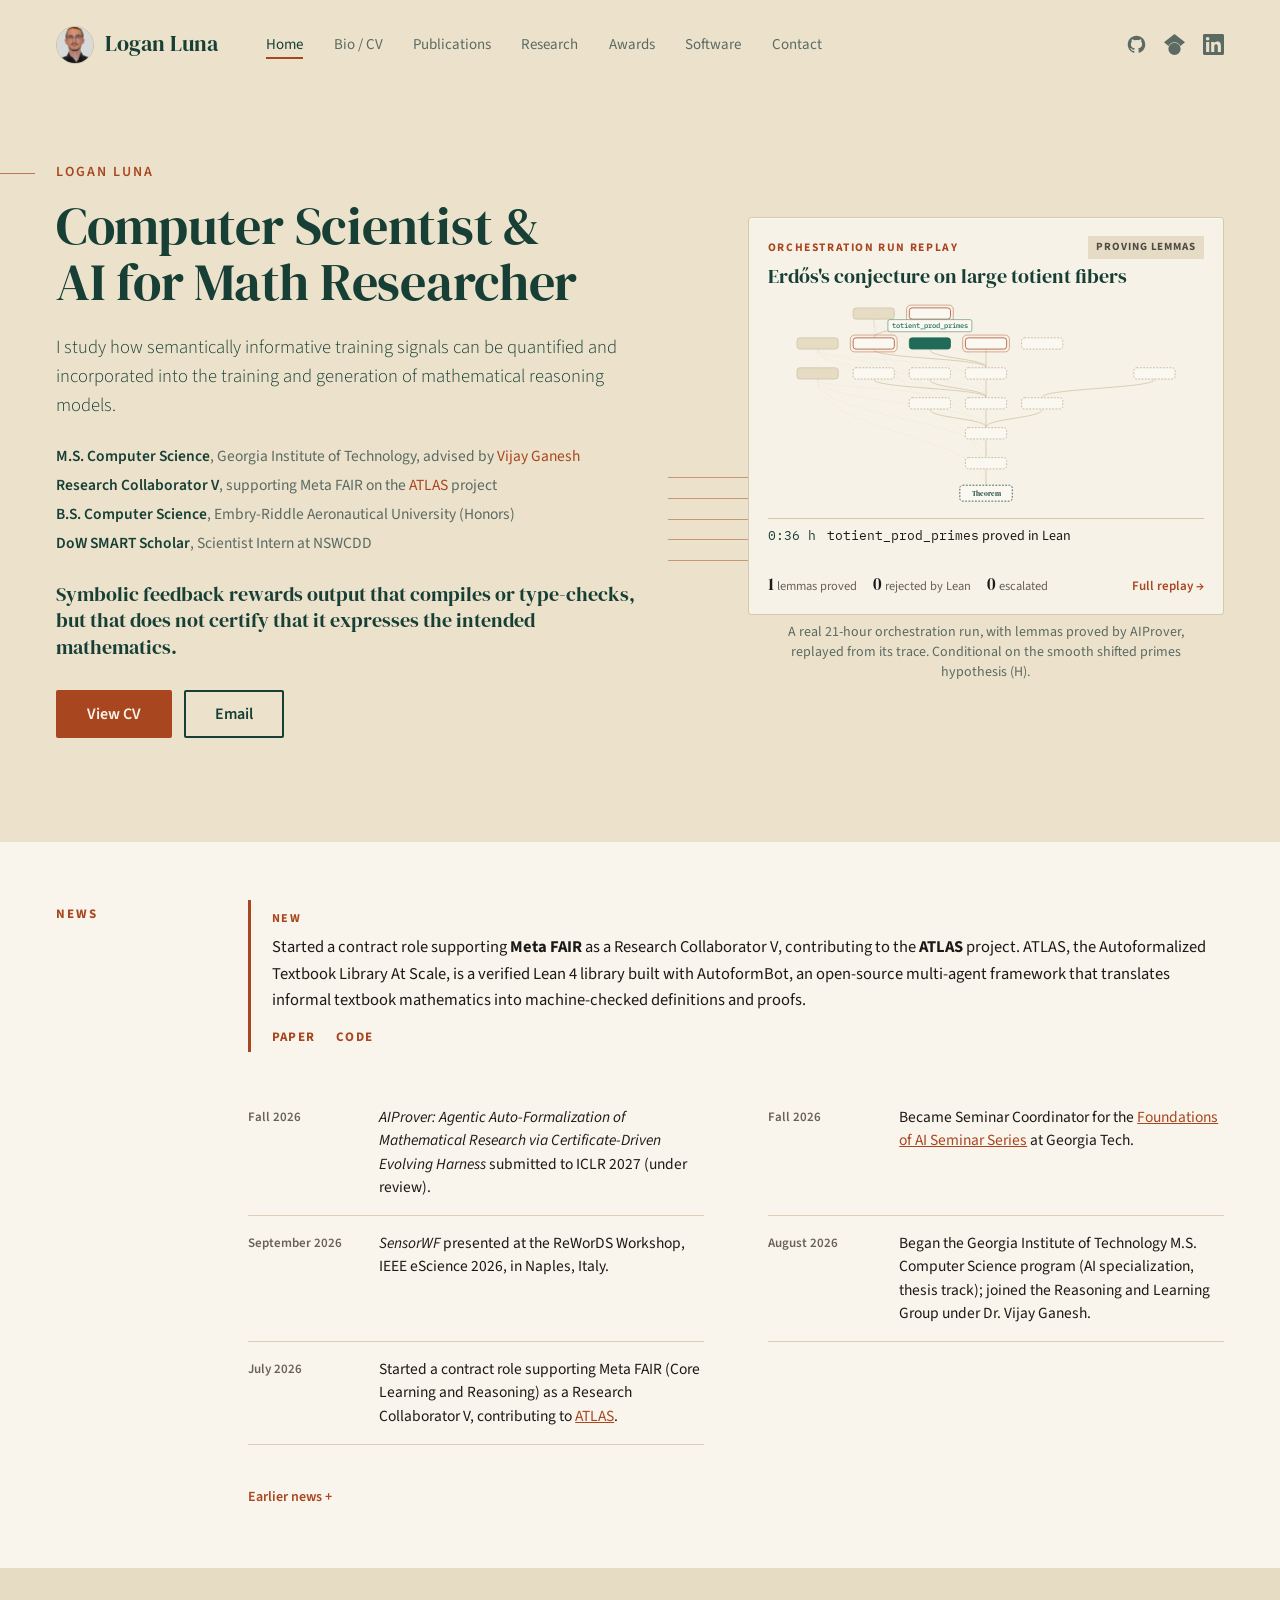
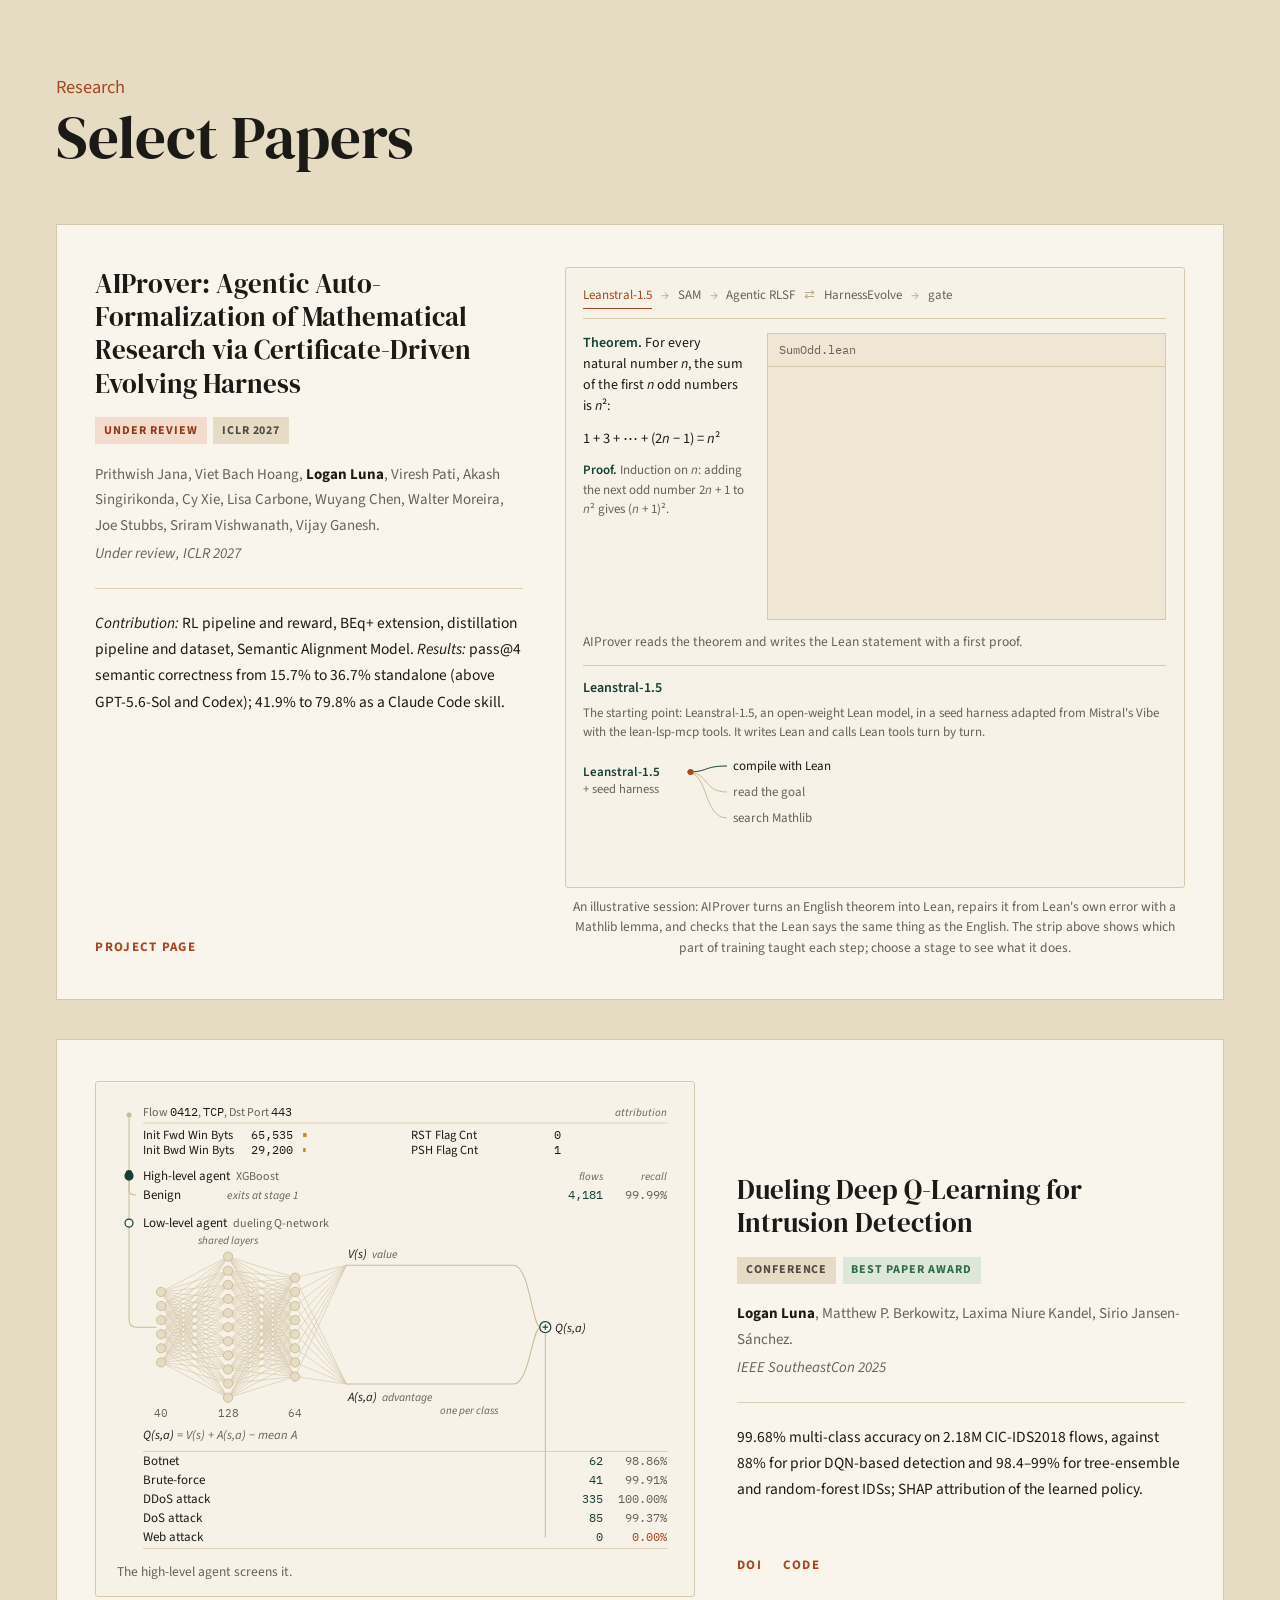
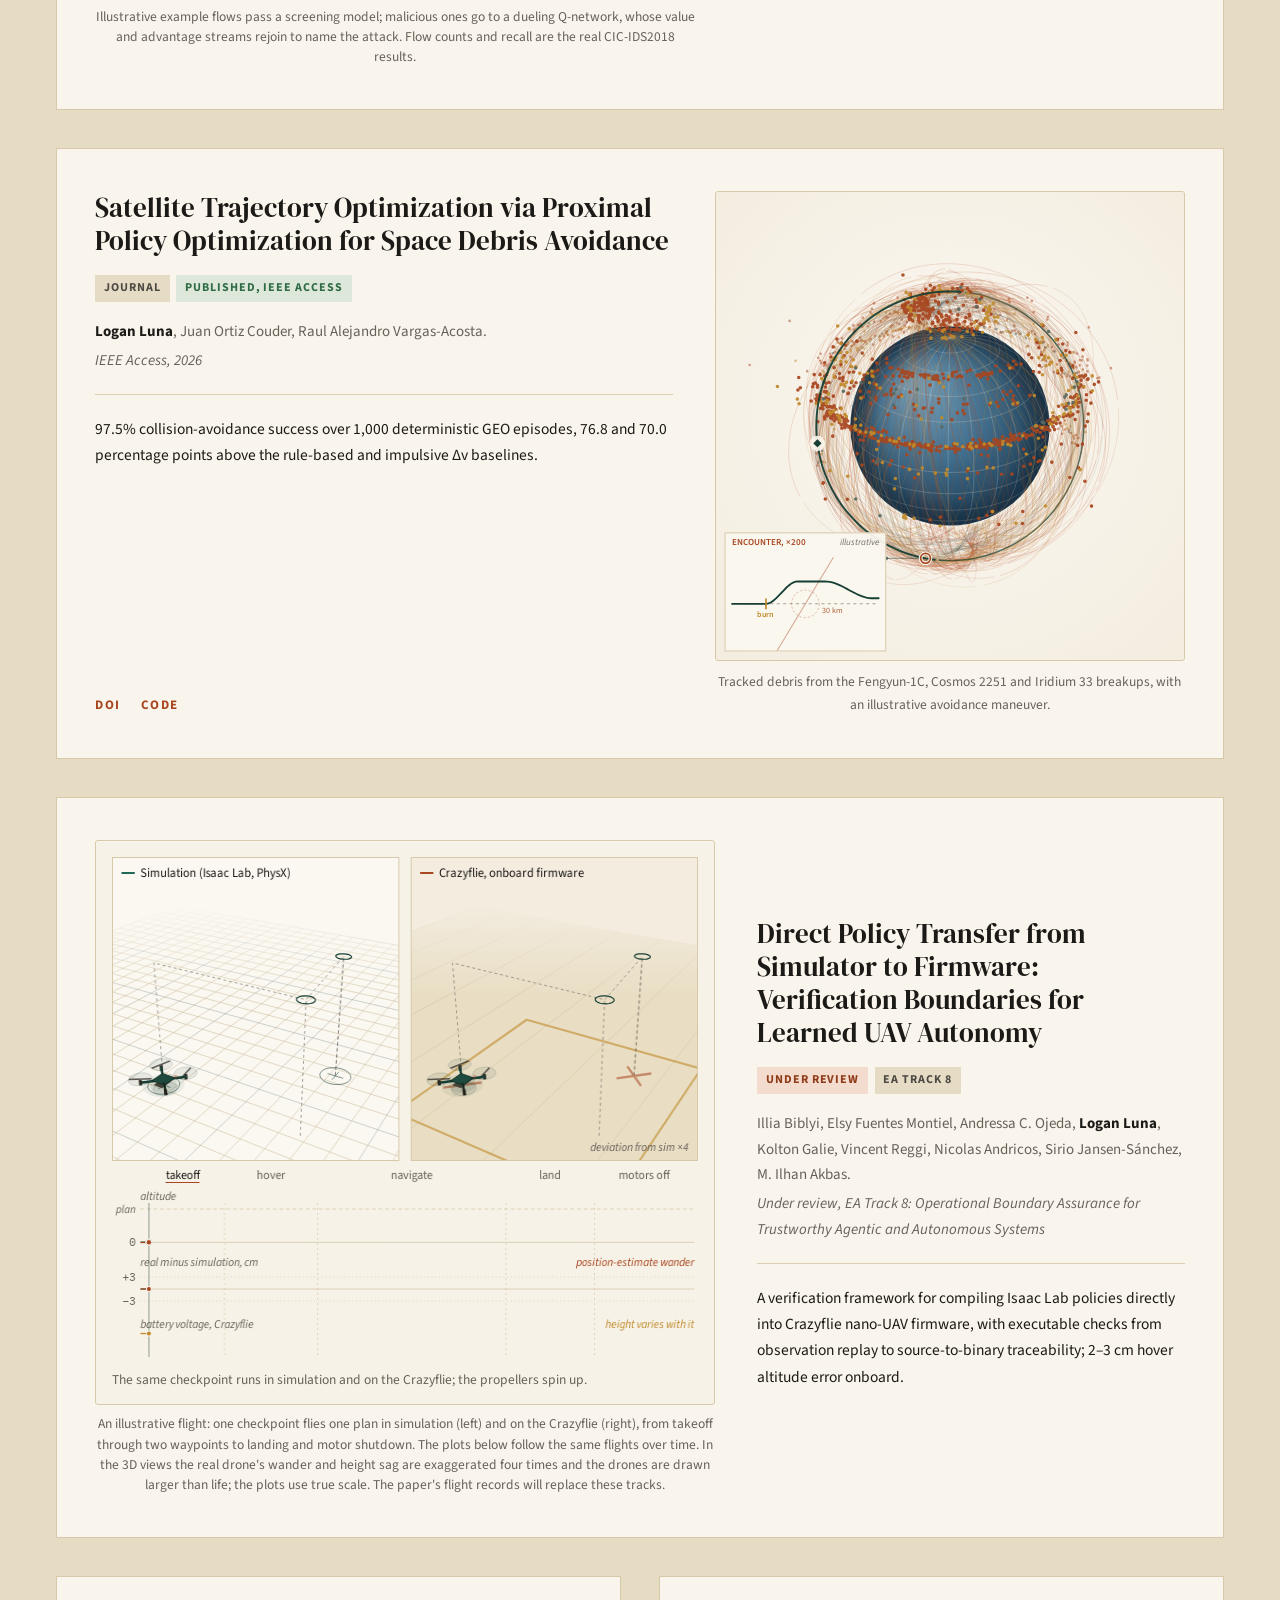
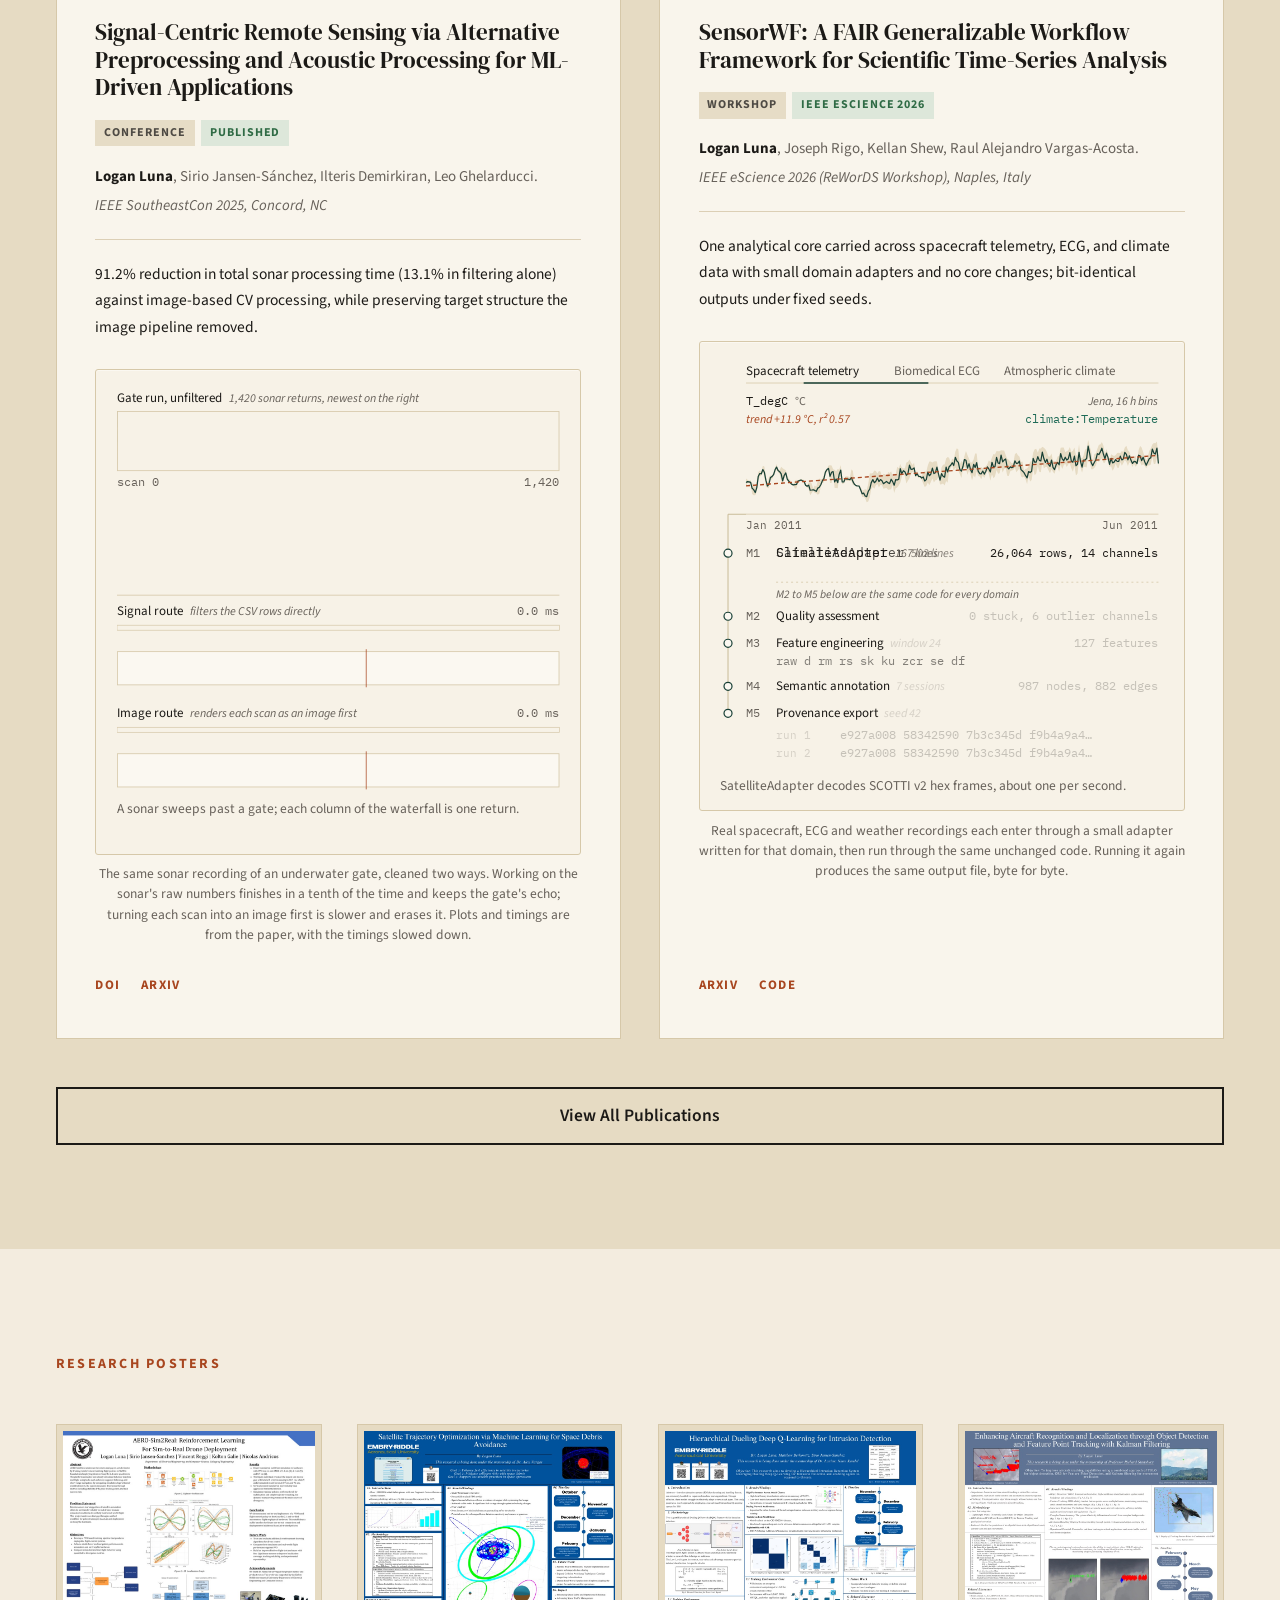
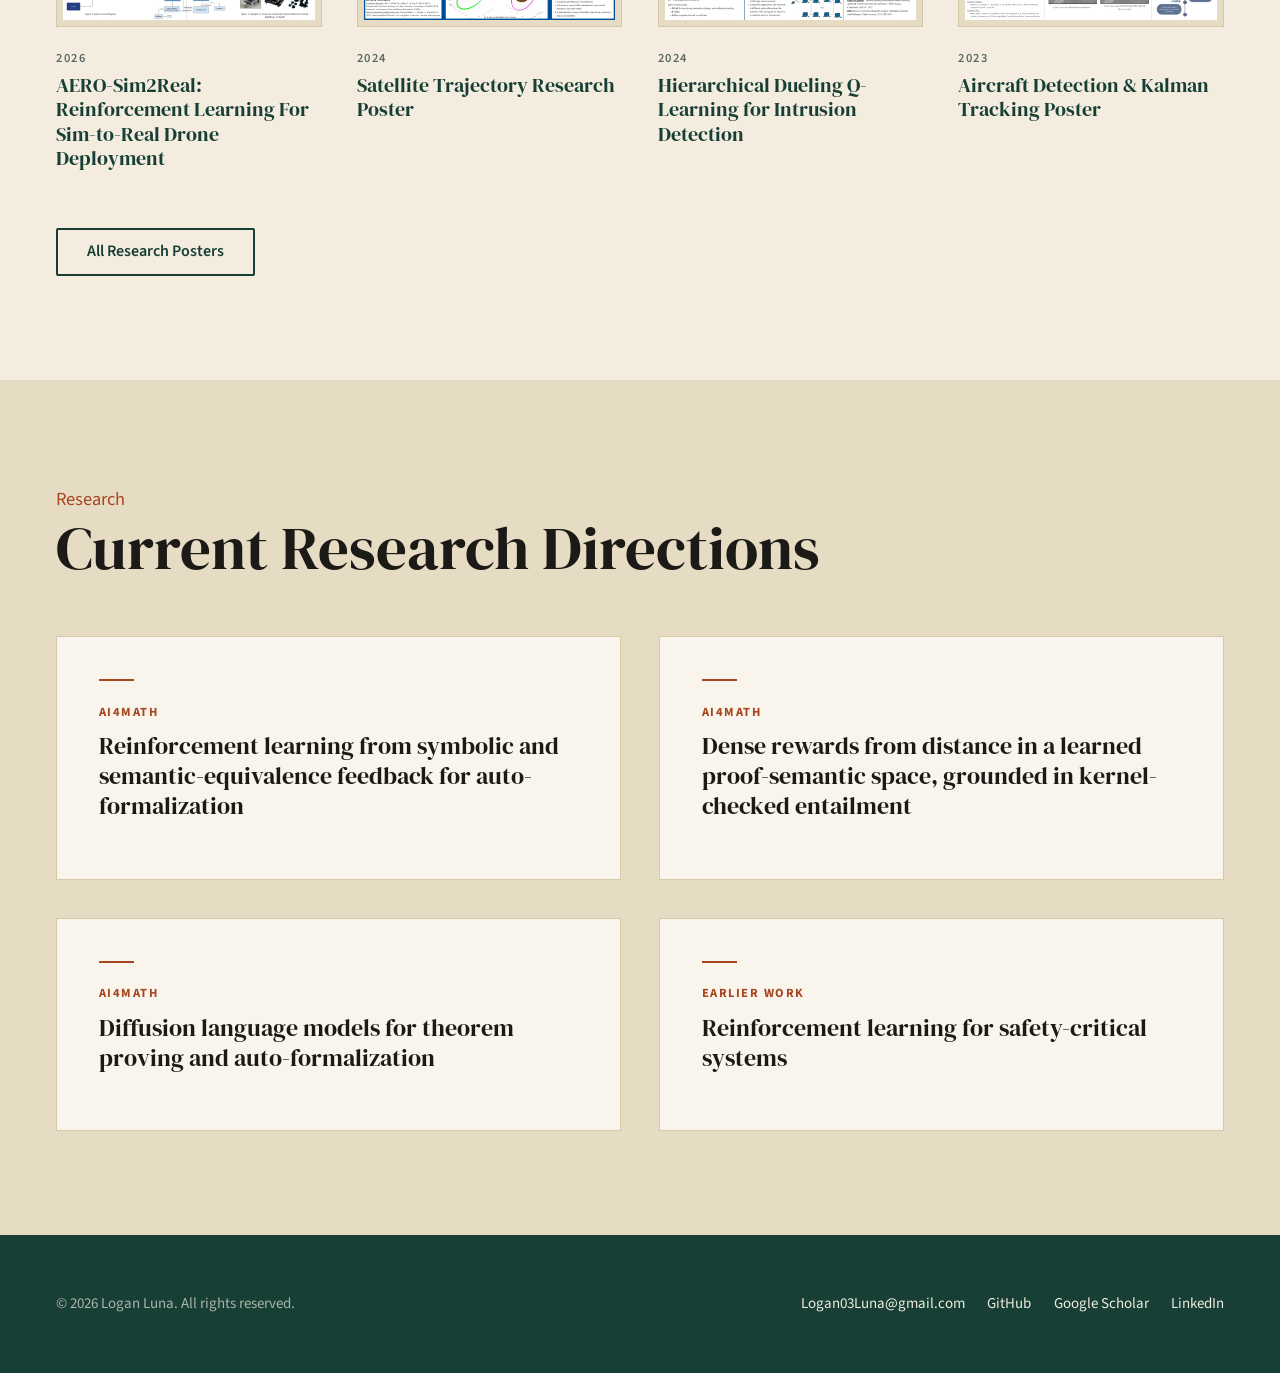
==== commit 565ac08e: "Add animated figures for every homepage paper, new UAV paper, arXiv links" ====
--- a/index.html
+++ b/index.html
@@ -19,7 +19,7 @@
   <link rel="preconnect" href="https://fonts.googleapis.com">
   <link rel="preconnect" href="https://fonts.gstatic.com" crossorigin>
   <link href="https://fonts.googleapis.com/css2?family=DM+Serif+Display:ital@0;1&family=Source+Sans+3:ital,wght@0,300;0,400;0,600;0,700;1,400&family=IBM+Plex+Mono:wght@400;500&display=swap" rel="stylesheet">
-  <link rel="stylesheet" href="style.css">
+  <link rel="stylesheet" href="style.css?v=20261120c">
 </head>
 <body>
 
@@ -61,14 +61,14 @@
     </div>
 
     <figure class="fig fig-hero">
-      <a class="fig-frame boxed paper proof-hero" href="replay.html" aria-label="Watch the full replay of an AIProver run on Erdős's conjecture on large totient fibers">
-        <div class="ph-head"><span class="ph-eyebrow">AIProver run replay</span><span class="ph-status">Formalizing</span></div>
+      <a class="fig-frame boxed paper proof-hero" href="replay.html" aria-label="Watch the full replay of an orchestration run on Erdős's conjecture on large totient fibers">
+        <div class="ph-head"><span class="ph-eyebrow">Orchestration run replay</span><span class="ph-status">Formalizing</span></div>
         <p class="ph-title">Erdős's conjecture on large totient fibers</p>
         <div class="ph-graph"></div>
         <div class="ph-bar"><span class="ph-clock">0:00 h</span><span class="ph-msg">Theorem statement formalized in Lean</span></div>
         <div class="ph-foot"><span><b data-stat="proved">0</b> lemmas proved</span><span><b data-stat="fail">0</b> rejected by Lean</span><span><b data-stat="esc">0</b> escalated</span><span class="ph-more">Full replay →</span></div>
       </a>
-      <figcaption>A real 21-hour AIProver run, replayed from its trace. Conditional on the smooth shifted primes hypothesis (H).</figcaption>
+      <figcaption>A real 21-hour orchestration run, with lemmas proved by AIProver, replayed from its trace. Conditional on the smooth shifted primes hypothesis (H).</figcaption>
     </figure>
   </section>
 </div>
@@ -112,22 +112,43 @@
     <h2 class="display">Select Papers</h2>
 
     <ol class="paper-grid">
-      <li class="paper wide">
-        <h3>AIProver: Agentic Auto-Formalization of Mathematical Research via Certificate-Driven Evolving Harness</h3>
-        <div class="tags"><span class="tag amber">Under review</span><span class="tag">ICLR 2027</span></div>
-        <p class="authors">Prithwish Jana, Viet Bach Hoang, <strong>Logan Luna</strong>, Viresh Pati, Akash Singirikonda, Cy Xie, Lisa Carbone, Wuyang Chen, Walter Moreira, Joe Stubbs, Sriram Vishwanath, Vijay Ganesh.</p>
-        <p class="venue">Under review, ICLR 2027</p>
-        <p class="desc"><em>Contribution:</em> RL pipeline and reward, BEq+ extension, distillation pipeline and dataset, Semantic Alignment Model. <em>Results:</em> pass@4 semantic correctness from 15.7% to 36.7% standalone (above GPT-5.6-Sol and Codex); 41.9% to 79.8% as a Claude Code skill.</p>
-        <div class="links"><a href="replay.html">Watch a run replay</a></div>
-      </li>
-
-      <li class="paper">
-        <h3>Dueling Deep Q-Learning for Intrusion Detection</h3>
-        <div class="tags"><span class="tag">Conference</span><span class="tag green">Best Paper Award</span></div>
-        <p class="authors"><strong>Logan Luna</strong>, Matthew P. Berkowitz, Laxima Niure Kandel, Sirio Jansen-Sánchez.</p>
-        <p class="venue">IEEE SoutheastCon 2025</p>
-        <p class="desc">99.68% multi-class accuracy on 2.18M CIC-IDS2018 flows, against 88% for prior DQN-based detection and 98.4–99% for tree-ensemble and random-forest IDSs; SHAP attribution of the learned policy.</p>
-        <div class="links"><a href="https://doi.org/10.1109/SoutheastCon56624.2025.10971436">DOI</a><a href="https://github.com/Logan-Cole-Luna/Hierarchical-Q-Learning-Threat-Hunting">Code</a></div>
+      <li class="paper feature aip-feature">
+        <div class="feature-text">
+          <h3>AIProver: Agentic Auto-Formalization of Mathematical Research via Certificate-Driven Evolving Harness</h3>
+          <div class="tags"><span class="tag amber">Under review</span><span class="tag">ICLR 2027</span></div>
+          <p class="authors">Prithwish Jana, Viet Bach Hoang, <strong>Logan Luna</strong>, Viresh Pati, Akash Singirikonda, Cy Xie, Lisa Carbone, Wuyang Chen, Walter Moreira, Joe Stubbs, Sriram Vishwanath, Vijay Ganesh.</p>
+          <p class="venue">Under review, ICLR 2027</p>
+          <p class="desc"><em>Contribution:</em> RL pipeline and reward, BEq+ extension, distillation pipeline and dataset, Semantic Alignment Model. <em>Results:</em> pass@4 semantic correctness from 15.7% to 36.7% standalone (above GPT-5.6-Sol and Codex); 41.9% to 79.8% as a Claude Code skill.</p>
+          <div class="links"><a href="https://jprithwish.github.io/AIProver/">Project page</a></div>
+        </div>
+        <figure class="feature-fig aip-fig">
+          <div class="fig-frame boxed paper anim-aiprover">
+            <div class="aip-strip"></div>
+            <div class="aip-main" role="img" aria-label="AIProver formalizes the theorem that the first n odd numbers sum to n squared: it writes Lean, gets a Lean error, finds the Mathlib lemma Finset.sum_range_succ, repairs the proof, and checks the Lean statement against the English one."><div class="aip-eng"></div><div class="aip-code"></div></div>
+            <p class="aip-note" aria-live="off"></p>
+            <div class="aip-train"></div>
+            <svg class="aip-wires" aria-hidden="true"></svg>
+          </div>
+          <figcaption>An illustrative session: AIProver turns an English theorem into Lean, repairs it from Lean's own error with a Mathlib lemma, and checks that the Lean says the same thing as the English. The strip above shows which part of training taught each step; choose a stage to see what it does.</figcaption>
+        </figure>
+      </li>
+
+      <li class="paper feature flip">
+        <div class="feature-text">
+          <h3>Dueling Deep Q-Learning for Intrusion Detection</h3>
+          <div class="tags"><span class="tag">Conference</span><span class="tag green">Best Paper Award</span></div>
+          <p class="authors"><strong>Logan Luna</strong>, Matthew P. Berkowitz, Laxima Niure Kandel, Sirio Jansen-Sánchez.</p>
+          <p class="venue">IEEE SoutheastCon 2025</p>
+          <p class="desc">99.68% multi-class accuracy on 2.18M CIC-IDS2018 flows, against 88% for prior DQN-based detection and 98.4–99% for tree-ensemble and random-forest IDSs; SHAP attribution of the learned policy.</p>
+          <div class="links"><a href="https://doi.org/10.1109/SoutheastCon56624.2025.10971436">DOI</a><a href="https://github.com/Logan-Cole-Luna/Hierarchical-Q-Learning-Threat-Hunting">Code</a></div>
+        </div>
+        <figure class="feature-fig dqn-fig">
+          <div class="fig-frame boxed paper anim-dqn">
+            <div class="dqn-svg"></div>
+            <p class="dqn-note" aria-live="off">A flow arrives.</p>
+          </div>
+          <figcaption>Illustrative example flows pass a screening model; malicious ones go to a dueling Q-network, whose value and advantage streams rejoin to name the attack. Flow counts and recall are the real CIC-IDS2018 results.</figcaption>
+        </figure>
       </li>
 
       <li class="paper feature">
@@ -145,13 +166,37 @@
         </figure>
       </li>
 
+      <li class="paper feature flip uav-feature">
+        <div class="feature-text">
+          <h3>Direct Policy Transfer from Simulator to Firmware: Verification Boundaries for Learned UAV Autonomy</h3>
+          <div class="tags"><span class="tag amber">Under review</span><span class="tag">EA Track 8</span></div>
+          <p class="authors">Illia Biblyi, Elsy Fuentes Montiel, Andressa C. Ojeda, <strong>Logan Luna</strong>, Kolton Galie, Vincent Reggi, Nicolas Andricos, Sirio Jansen-Sánchez, M. Ilhan Akbas.</p>
+          <p class="venue">Under review, EA Track 8: Operational Boundary Assurance for Trustworthy Agentic and Autonomous Systems</p>
+          <p class="desc">A verification framework for compiling Isaac Lab policies directly into Crazyflie nano-UAV firmware, with executable checks from observation replay to source-to-binary traceability; 2–3 cm hover altitude error onboard.</p>
+        </div>
+        <figure class="feature-fig uav-fig">
+          <div class="fig-frame boxed paper anim-uav">
+            <canvas class="uav-canvas" role="img" aria-label="Two 3D views of the same flight plan: on the left a simulated nano-quadrotor flies it exactly over a grid; on the right the Crazyflie flies it on a lab floor with small wander and a slight height sag, from takeoff to landing and motor shutdown. Below, the same flights plotted over time: altitude, real minus simulation in centimeters, and battery voltage."></canvas>
+            <p class="uav-note" aria-live="off">The same checkpoint runs in simulation and on the Crazyflie; the propellers spin up.</p>
+          </div>
+          <figcaption>An illustrative flight: one checkpoint flies one plan in simulation (left) and on the Crazyflie (right), from takeoff through two waypoints to landing and motor shutdown. The plots below follow the same flights over time. In the 3D views the real drone's wander and height sag are exaggerated four times and the drones are drawn larger than life; the plots use true scale. The paper's flight records will replace these tracks.</figcaption>
+        </figure>
+      </li>
+
       <li class="paper half">
         <h3>Signal-Centric Remote Sensing via Alternative Preprocessing and Acoustic Processing for ML-Driven Applications</h3>
         <div class="tags"><span class="tag">Conference</span><span class="tag green">Published</span></div>
         <p class="authors"><strong>Logan Luna</strong>, Sirio Jansen-Sánchez, Ilteris Demirkiran, Leo Ghelarducci.</p>
         <p class="venue">IEEE SoutheastCon 2025, Concord, NC</p>
         <p class="desc">91.2% reduction in total sonar processing time (13.1% in filtering alone) against image-based CV processing, while preserving target structure the image pipeline removed.</p>
-        <div class="links"><a href="https://doi.org/10.1109/SoutheastCon56624.2025.10971547">DOI</a></div>
+        <figure class="sonar-fig">
+          <div class="fig-frame boxed paper anim-sonar">
+            <div class="sonar-svg"></div>
+            <p class="sonar-note" aria-live="off">A sonar sweeps past a gate; each column of the waterfall is one return.</p>
+          </div>
+          <figcaption>The same sonar recording of an underwater gate, cleaned two ways. Working on the sonar's raw numbers finishes in a tenth of the time and keeps the gate's echo; turning each scan into an image first is slower and erases it. Plots and timings are from the paper, with the timings slowed down.</figcaption>
+        </figure>
+        <div class="links"><a href="https://doi.org/10.1109/SoutheastCon56624.2025.10971547">DOI</a><a href="https://arxiv.org/abs/2609.21123">arXiv</a></div>
       </li>
 
       <li class="paper half">
@@ -160,7 +205,14 @@
         <p class="authors"><strong>Logan Luna</strong>, Joseph Rigo, Kellan Shew, Raul Alejandro Vargas-Acosta.</p>
         <p class="venue">IEEE eScience 2026 (ReWorDS Workshop), Naples, Italy</p>
         <p class="desc">One analytical core carried across spacecraft telemetry, ECG, and climate data with small domain adapters and no core changes; bit-identical outputs under fixed seeds.</p>
-        <div class="links"><a href="https://github.com/Logan-Cole-Luna/SensorWF">Code</a></div>
+        <figure class="swf-fig">
+          <div class="fig-frame boxed paper anim-sensorwf">
+            <div class="swf-svg"></div>
+            <p class="swf-note" aria-live="off">SatelliteAdapter decodes SCOTTI v2 hex frames, about one per second.</p>
+          </div>
+          <figcaption>Real spacecraft, ECG and weather recordings each enter through a small adapter written for that domain, then run through the same unchanged code. Running it again produces the same output file, byte for byte.</figcaption>
+        </figure>
+        <div class="links"><a href="https://arxiv.org/abs/2609.21110">arXiv</a><a href="https://github.com/Logan-Cole-Luna/SensorWF">Code</a></div>
       </li>
     </ol>
 
@@ -237,9 +289,18 @@
 <script>
   document.getElementById("year").textContent = new Date().getFullYear();
 </script>
-<script src="data/run011.js" defer></script>
-<script src="js/aimath-layout.js" defer></script>
-<script src="js/proof-hero.js" defer></script>
-<script src="js/debris.js" defer></script>
+<script src="data/run011.js?v=20261120c" defer></script>
+<script src="js/aimath-layout.js?v=20261120c" defer></script>
+<script src="js/proof-hero.js?v=20261120c" defer></script>
+<script src="js/debris.js?v=20261120c" defer></script>
+<script src="data/dqn.js?v=20261120c" defer></script>
+<script src="js/anim-dqn.js?v=20261120c" defer></script>
+<script src="data/sensorwf.js?v=20261120c" defer></script>
+<script src="js/anim-sensorwf.js?v=20261120c" defer></script>
+<script src="data/sonar.js?v=20261120c" defer></script>
+<script src="js/anim-sonar.js?v=20261120c" defer></script>
+<script src="data/uav.js?v=20261120c" defer></script>
+<script src="js/anim-uav.js?v=20261120c" defer></script>
+<script src="js/anim-aiprover.js?v=20261120c" defer></script>
 </body>
 </html>
--- a/style.css
+++ b/style.css
@@ -255,7 +255,7 @@
 /* ---------- Hero: AIProver run replay ---------- */
 .fig-frame.boxed.proof-hero, a.proof-hero { display: block; color: inherit; text-decoration: none; padding: 1.1rem 1.2rem .9rem; transition: border-color .2s, box-shadow .2s; }
 a.proof-hero:hover { border-color: var(--rust); box-shadow: 0 2px 0 rgba(168, 70, 31, .12); }
-.ph-head { display: flex; justify-content: space-between; align-items: center; gap: .6rem; }
+.ph-head { display: flex; flex-wrap: wrap; justify-content: space-between; align-items: center; gap: .2rem .6rem; }   /* wraps only below ~380px, where the long final status would otherwise widen the hero */
 .ph-eyebrow { font-size: 11.5px; font-weight: 700; letter-spacing: .14em; text-transform: uppercase; color: var(--rust); }
 .ph-status { font-size: 11px; font-weight: 700; letter-spacing: .08em; text-transform: uppercase; padding: .15rem .5rem; background: #e6dcc6; color: #4e4a44; white-space: nowrap; }
 .ph-status.done { background: #dde7da; color: #2f6b45; }
@@ -312,3 +312,111 @@
   .menu a { font-size: 14.5px; white-space: nowrap; }
   .social { gap: .8rem; }
 }
+
+/* ---------- Paper card: DQN intrusion-detection animation ---------- */
+.paper.wide.full { grid-column: 1 / -1; }
+.paper.feature.flip { grid-template-columns: minmax(0, 600px) minmax(0, 1fr); }
+.paper.feature.flip .feature-text { min-height: 0; }
+.paper.feature.flip .feature-text .links { margin-top: 1.4rem; }
+.paper.feature.flip .feature-fig { order: -1; }
+@media (max-width: 900px) { .paper.feature.flip { grid-template-columns: 1fr; } .paper.feature.flip .feature-fig { order: 0; } }
+.fig-frame.boxed.anim-dqn { padding: 1.3rem 1.3rem .9rem; }
+.dqn-svg svg { width: 100%; height: auto; display: block; }
+.dqn-note { margin: .5rem 0 0; min-height: 1.45em; font-size: 13.5px; line-height: 1.45; color: var(--soft); }
+.dqn-fig figcaption { line-height: 1.5; }
+@media (max-width: 640px) { .fig-frame.boxed.anim-dqn { padding: .9rem .7rem .7rem; } .dqn-note { min-height: 2.9em; } }
+
+/* ---------- Paper card: SensorWF animation ---------- */
+.swf-fig { margin: 0 0 1.8rem; }
+.fig-frame.boxed.anim-sensorwf { padding: 1.2rem 1.3rem .9rem; }
+.swf-svg svg { width: 100%; height: auto; display: block; }
+.swf-note { margin: .5rem 0 0; min-height: 1.45em; font-size: 13.5px; line-height: 1.45; color: var(--soft); }
+.swf-fig figcaption { margin-top: .6rem; font-size: 13.5px; line-height: 1.5; color: var(--soft); text-align: center; }
+@media (max-width: 640px) { .fig-frame.boxed.anim-sensorwf { padding: .9rem .7rem .7rem; } .swf-note { min-height: 2.9em; } }
+
+/* ---------- Paper card: AIProver session figure ---------- */
+.paper.feature.aip-feature { grid-template-columns: minmax(0, 1fr) minmax(0, 620px); }
+@media (max-width: 900px) { .paper.feature.aip-feature { grid-template-columns: 1fr; } .aip-feature .feature-fig { max-width: 640px; } }
+.fig-frame.boxed.anim-aiprover { padding: 1rem 1.1rem .9rem; }
+.aip-strip { display: flex; flex-wrap: wrap; align-items: baseline; gap: .2rem .55rem; font-size: 13px; color: var(--soft); padding-bottom: .55rem; margin-bottom: .9rem; border-bottom: 1px solid var(--rule); }
+.aip-stage { font: inherit; color: inherit; background: none; border: 0; border-bottom: 1.5px solid transparent; border-radius: 0; padding: 0 0 2px; cursor: pointer; transition: color .25s, border-color .25s; }
+.aip-stage:hover { color: var(--ink); border-bottom-color: var(--rule); }
+.aip-stage:focus-visible { outline: 1px solid var(--rust); outline-offset: 3px; }
+.aip-stage.is-on { color: var(--rust); border-bottom-color: var(--rust); }
+.aip-stage[aria-pressed="true"] { font-weight: 600; }
+.aip-arrow { color: #b9ab8c; }
+.aip-main { display: grid; grid-template-columns: 164px minmax(0, 1fr); gap: 1.25rem; align-items: start; opacity: var(--aip-fade, 1); }
+.aip-eng p { margin: 0 0 .65rem; font-size: 14px; line-height: 1.5; color: var(--ink); }
+.aip-eng i { font-style: italic; }
+.aip-thm-h { font-weight: 600; color: var(--deep); }
+.aip-eng .aip-disp { font-size: 14.5px; margin: .1rem 0 .75rem; white-space: nowrap; }
+.aip-eng .aip-proof { font-size: 13px; color: var(--soft); }
+.aip-pair { transition: background-color .3s, box-shadow .3s; }
+.aip-pair.is-on { background: rgba(192, 138, 43, .2); box-shadow: 0 1.5px 0 #c08a2b; }
+.aip-code { background: #efe6d4; border: 1px solid var(--rule); min-width: 0; }
+.aip-file { display: flex; justify-content: space-between; gap: .8rem; padding: .35rem .7rem; border-bottom: 1px solid var(--rule); font-family: "IBM Plex Mono", ui-monospace, monospace; font-size: 12px; color: var(--soft); }
+.aip-src { font-family: "IBM Plex Mono", ui-monospace, monospace; font-size: 13px; line-height: 20px; padding: .45rem 0 .5rem; min-height: 236px; overflow-x: auto; }
+.aip-ln { display: flex; white-space: pre; }
+.aip-ln.is-err { background: rgba(168, 70, 31, .07); }
+.aip-num { flex: none; width: 2.4em; padding-right: .8em; text-align: right; color: #a3977e; }
+.aip-tx { color: var(--ink); padding-right: .6rem; }
+.aip-kw { color: var(--deep); font-weight: 500; }
+.aip-err { text-decoration: underline wavy var(--rust); text-decoration-thickness: 1px; text-underline-offset: 4px; }
+.aip-msg { overflow: hidden; padding-left: 3.2em; font-size: 12px; line-height: 18px; white-space: nowrap; }
+.aip-msg-err { color: var(--rust); }
+.aip-msg-search { color: var(--soft); }
+.aip-msg-hit { font-size: 13px; line-height: 20px; color: var(--green); }
+.aip-q { color: var(--ink); }
+.aip-hit, .aip-lemma { color: var(--green); font-weight: 500; }
+.aip-hide { visibility: hidden; }
+.aip-fly { position: absolute; left: 0; top: 0; z-index: 2; font-family: "IBM Plex Mono", ui-monospace, monospace; font-size: 13px; line-height: 20px; font-weight: 500; color: var(--green); white-space: pre; pointer-events: none; opacity: 0; }
+.aip-caret { display: inline-block; width: 1.5px; height: 15px; margin-left: 1px; vertical-align: -3px; background: var(--rust); }
+.aip-tick { color: var(--green); font-weight: 600; }
+.aip-goals { font-family: "Source Sans 3", sans-serif; font-style: italic; font-size: 13px; color: var(--green); }
+.aip-bad { color: var(--rust); }
+.aip-good { color: var(--green); }
+.aip-reward { color: var(--rust); font-weight: 500; }
+.aip-note { margin: .75rem 0 0; min-height: 1.45em; font-size: 13.5px; line-height: 1.45; color: var(--soft); }
+.aip-train { margin-top: .8rem; padding-top: .7rem; border-top: 1px solid var(--rule); }
+.aip-train-head { display: flex; justify-content: space-between; align-items: baseline; gap: 1rem; }
+.aip-train-name { font-size: 14px; font-weight: 600; color: var(--deep); }
+.aip-resume { font: inherit; font-size: 13px; color: var(--rust); background: none; border: 0; padding: 0; cursor: pointer; text-decoration: underline; text-underline-offset: 3px; }
+.aip-resume:focus-visible { outline: 1px solid var(--rust); outline-offset: 3px; }
+.aip-train-desc { margin: .2rem 0 .6rem; min-height: 2.9em; font-size: 13px; line-height: 1.45; color: var(--soft); }
+.aip-train-fig { min-height: 118px; }
+.aip-train-fig svg { display: block; overflow: visible; }
+svg.aip-wires { position: absolute; inset: 0; width: 100%; height: 100%; pointer-events: none; overflow: visible; }
+svg.aip-wires path { fill: none; stroke: var(--rust); stroke-width: 1; opacity: .75; }
+svg.aip-wires path.aip-link { stroke: #c08a2b; opacity: .9; }
+.aip-fig figcaption { margin-top: .6rem; font-size: 13.5px; line-height: 1.5; color: var(--soft); text-align: center; }
+@media (max-width: 640px) {
+  .fig-frame.boxed.anim-aiprover { padding: .85rem .7rem .7rem; }
+  .aip-strip { font-size: 12.5px; gap: .15rem .4rem; }
+  .aip-main { grid-template-columns: 1fr; gap: .4rem; }
+  .aip-eng .aip-proof { display: none; }
+  .aip-note { min-height: 2.9em; }
+  .aip-src { font-size: 12.5px; overflow-x: hidden; min-height: 296px; }
+  .aip-ln { white-space: pre-wrap; }
+  .aip-tx { min-width: 0; overflow-wrap: anywhere; }
+  .aip-num { width: 2em; padding-right: .6em; }
+  .aip-msg { padding-left: 2.6em; white-space: normal; }
+  .aip-train-desc { min-height: 5.8em; }
+  .aip-train-fig { min-height: 152px; }
+}
+
+/* ---------- Paper card: Signal-Centric sonar animation ---------- */
+.sonar-fig { margin: 0 0 1.8rem; }
+.fig-frame.boxed.anim-sonar { padding: 1.2rem 1.3rem .9rem; }
+.sonar-svg svg { width: 100%; height: auto; display: block; }
+.sonar-note { margin: .5rem 0 0; min-height: 1.45em; font-size: 13.5px; line-height: 1.45; color: var(--soft); }
+.sonar-fig figcaption { margin-top: .6rem; font-size: 13.5px; line-height: 1.5; color: var(--soft); text-align: center; }
+@media (max-width: 640px) { .fig-frame.boxed.anim-sonar { padding: .9rem .7rem .7rem; } .sonar-note { min-height: 2.9em; } }
+
+/* ---------- Paper card: direct policy transfer, UAV animation ---------- */
+.paper.feature.flip.uav-feature { grid-template-columns: minmax(0, 620px) minmax(0, 1fr); }
+@media (max-width: 900px) { .paper.feature.flip.uav-feature { grid-template-columns: 1fr; } .uav-feature .feature-fig { max-width: 620px; } }
+.fig-frame.boxed.anim-uav { padding: 1rem 1rem .85rem; }
+.fig-frame .uav-canvas { position: static; opacity: 1; display: block; width: 100%; height: 460px; }
+.uav-note { margin: .45rem 0 0; font-size: 13.5px; line-height: 1.45; color: var(--soft); }
+.uav-fig figcaption { line-height: 1.5; }
+@media (max-width: 640px) { .fig-frame.boxed.anim-uav { padding: .8rem .7rem .7rem; } }
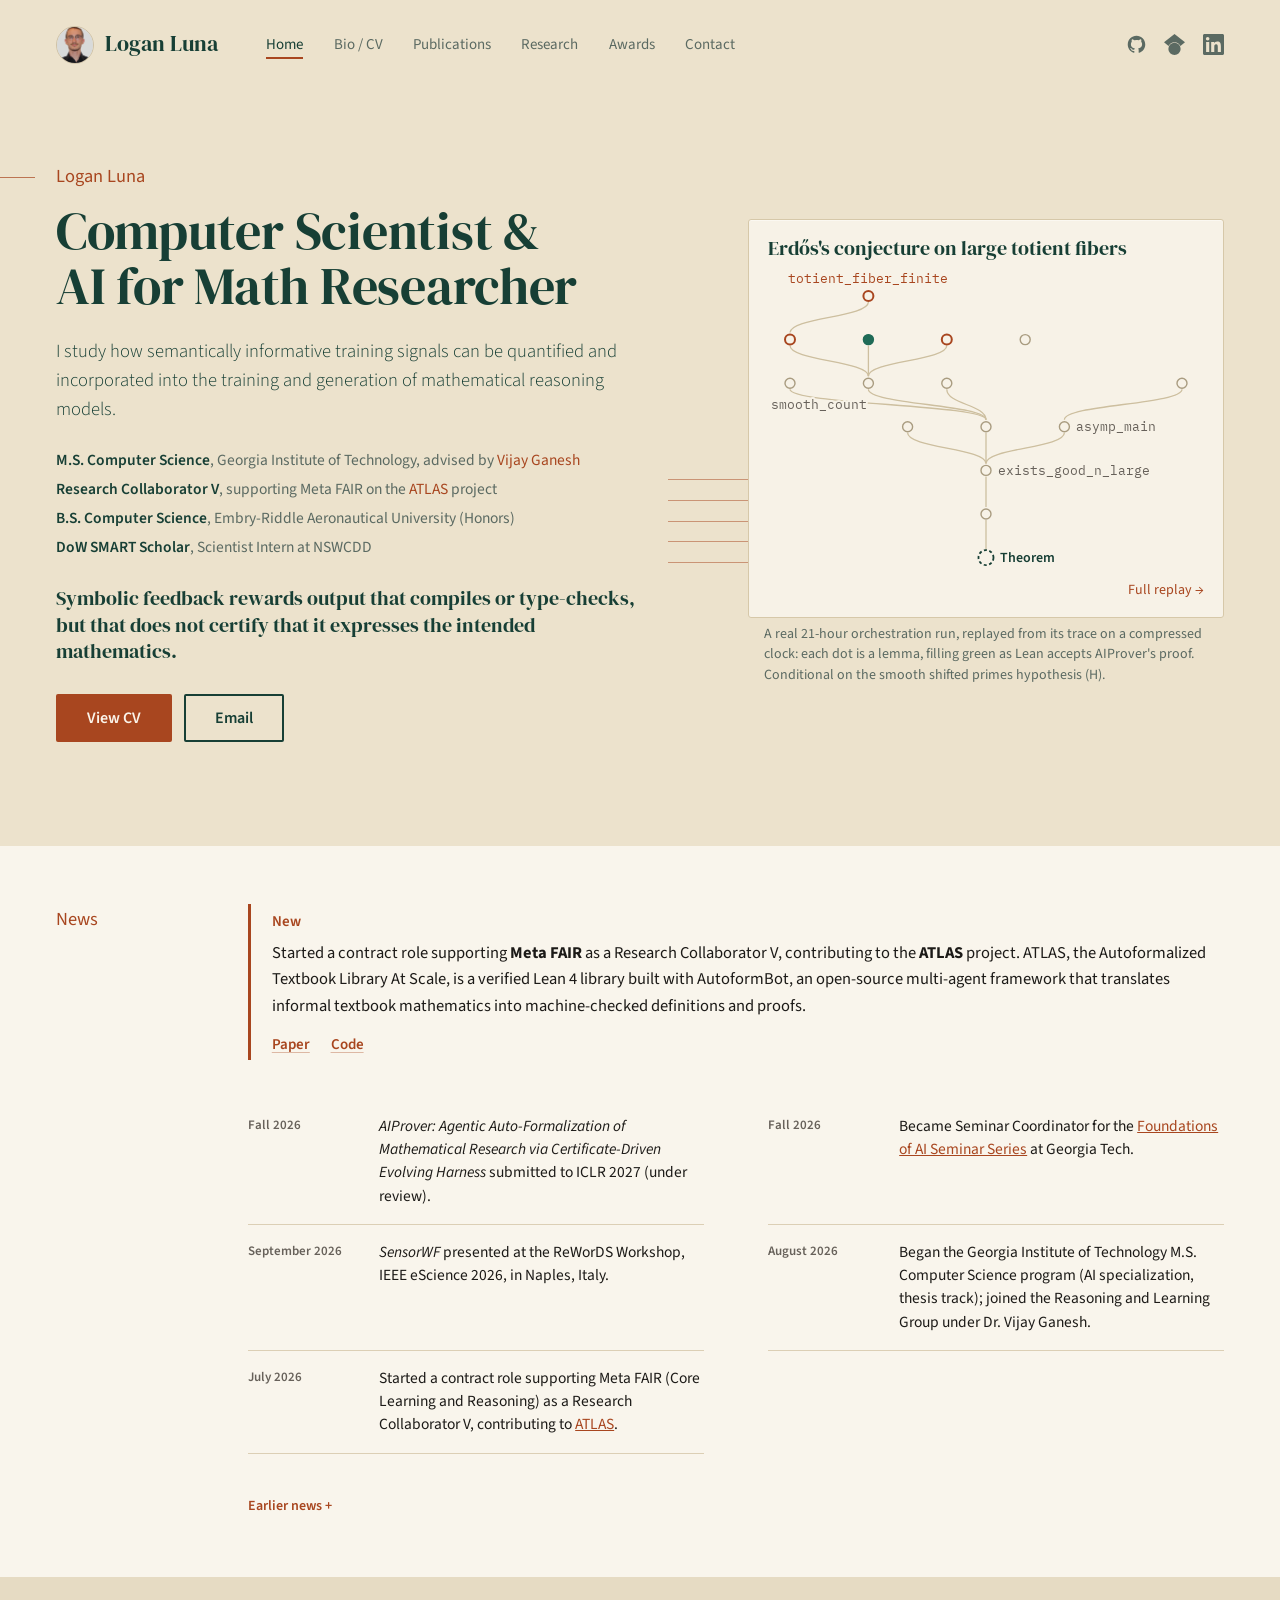
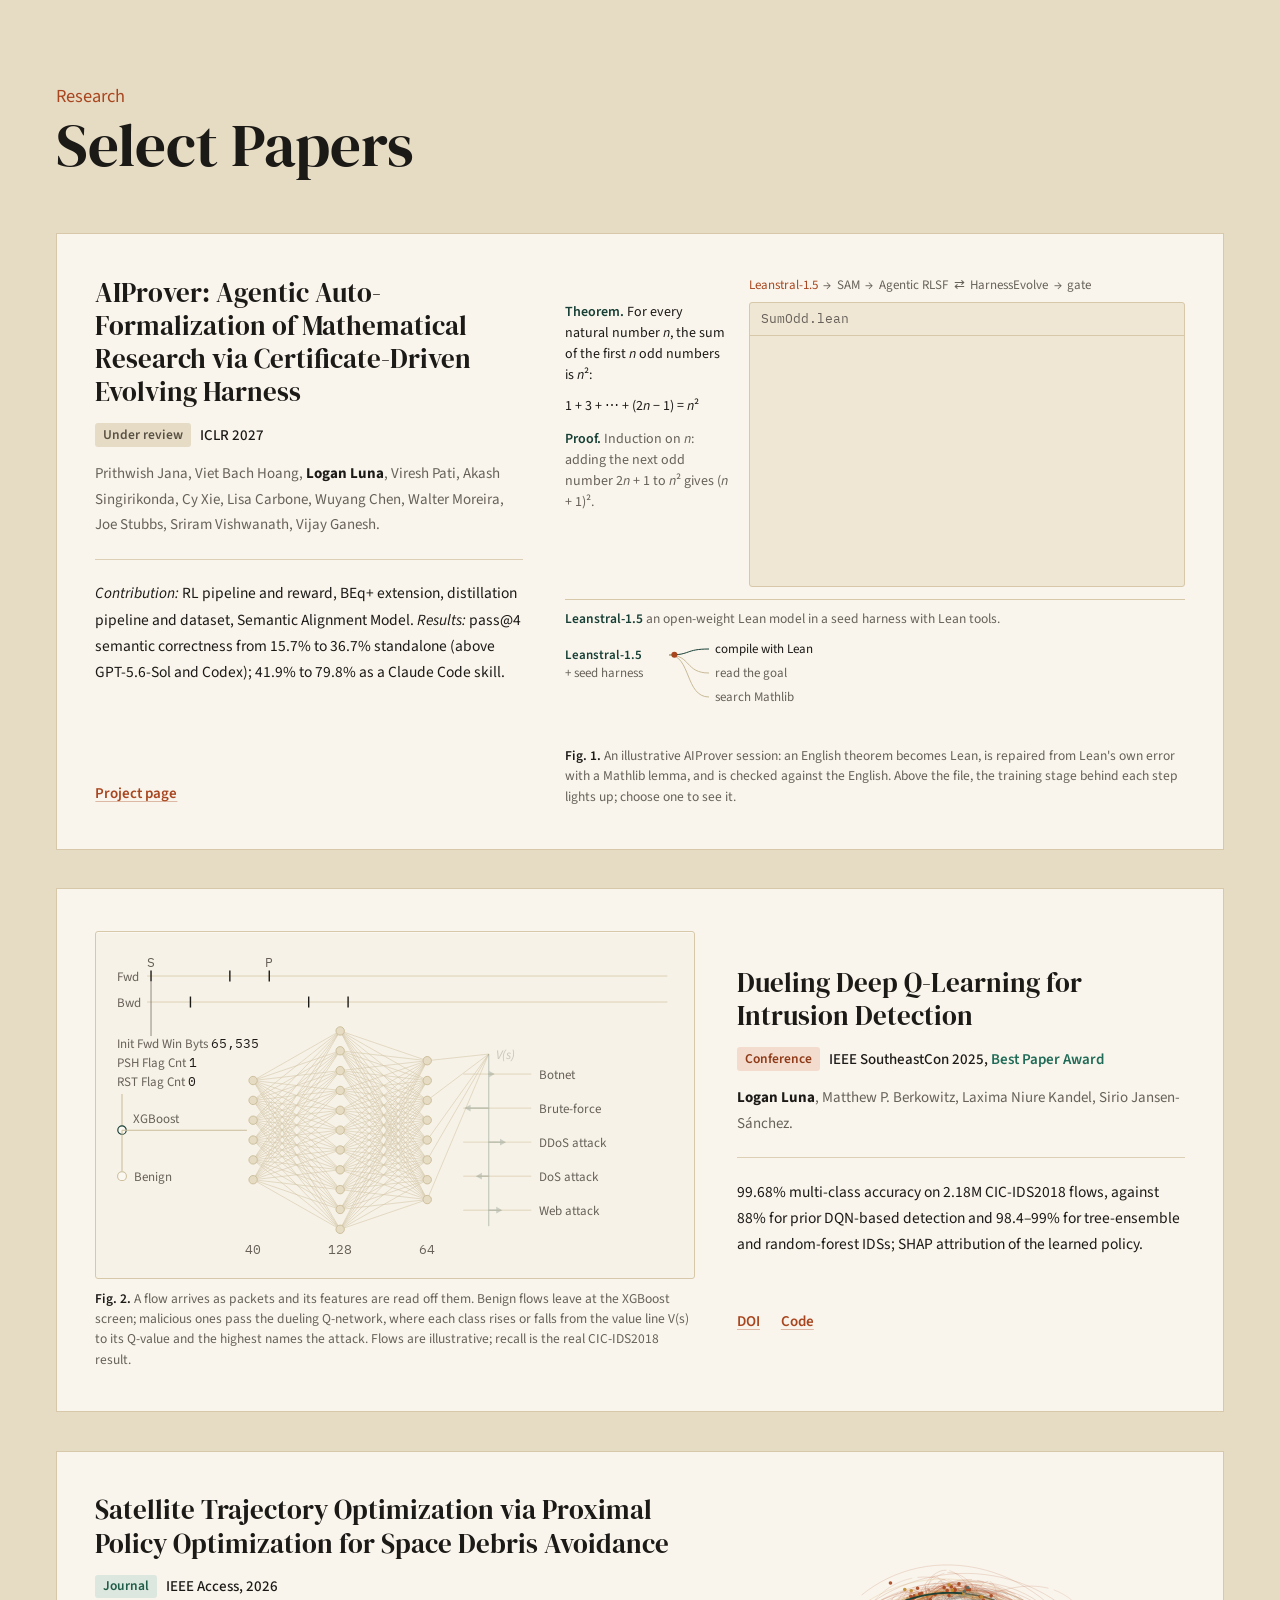
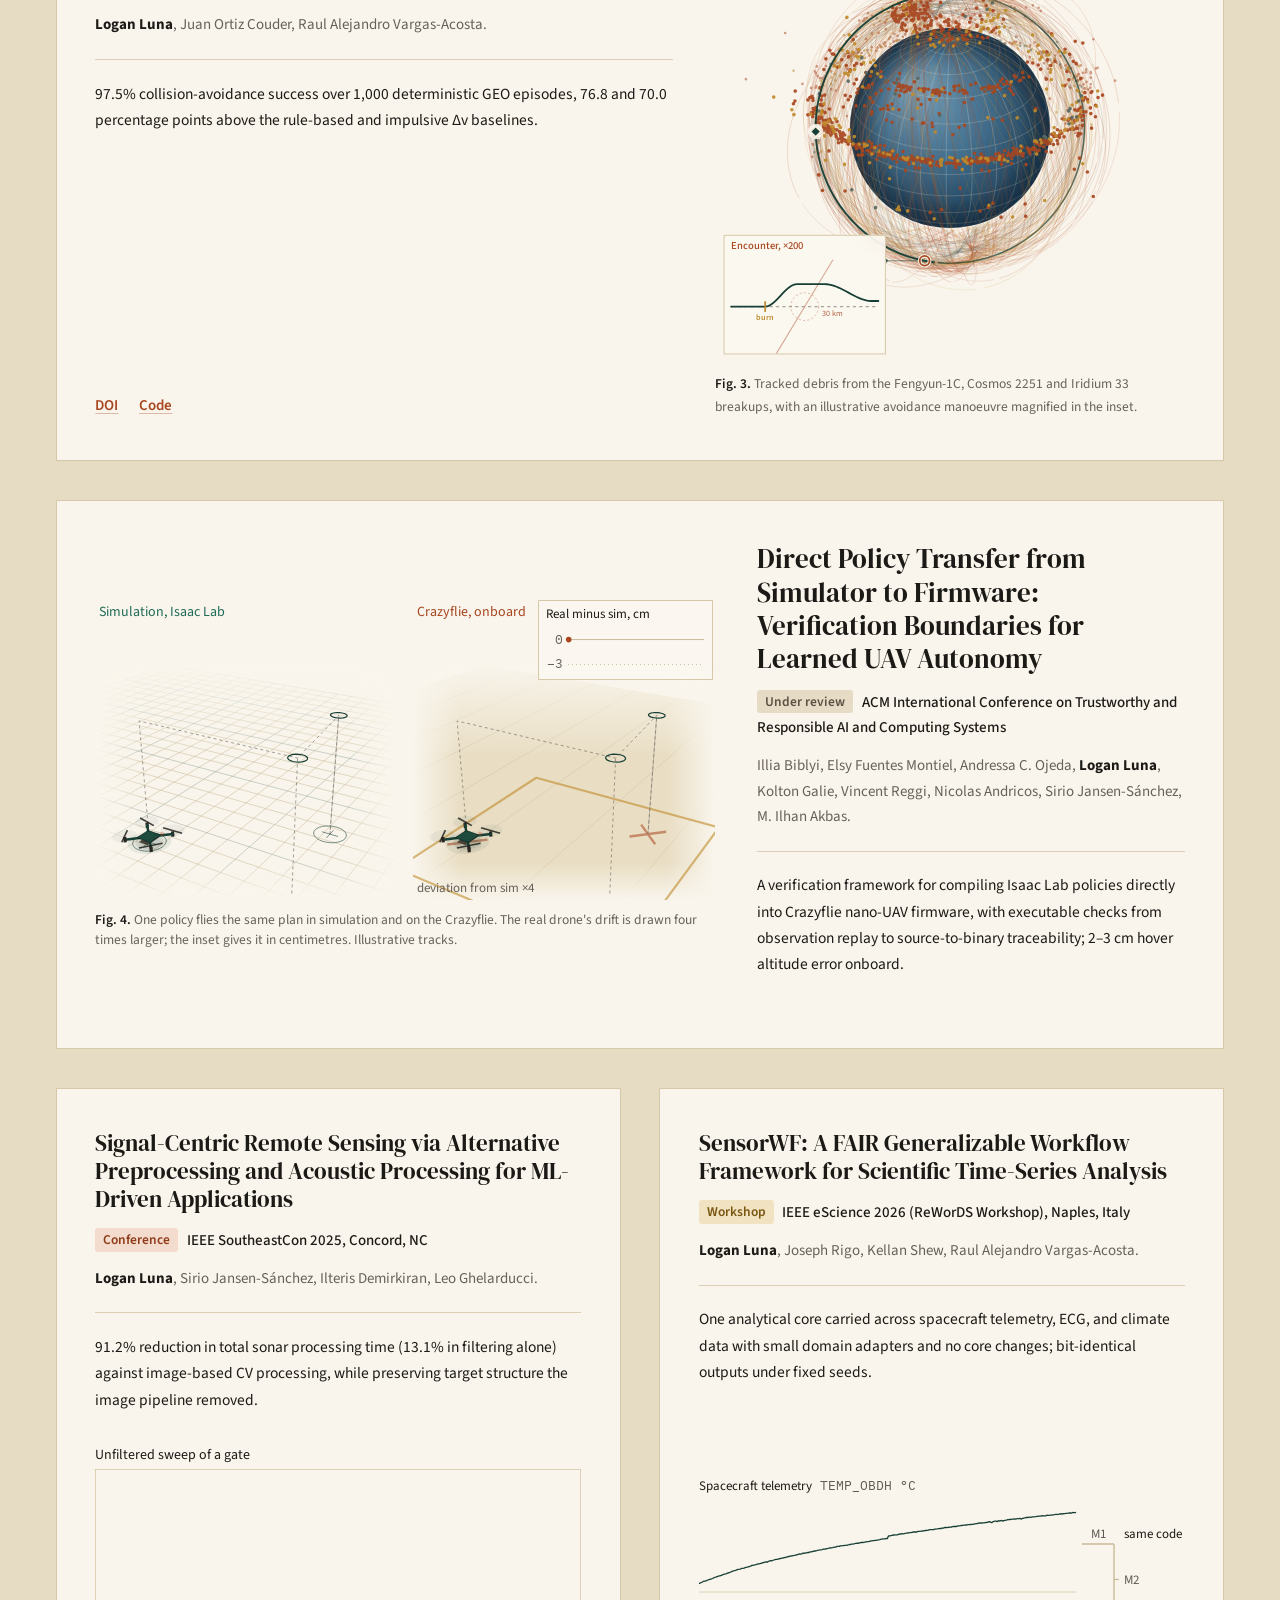
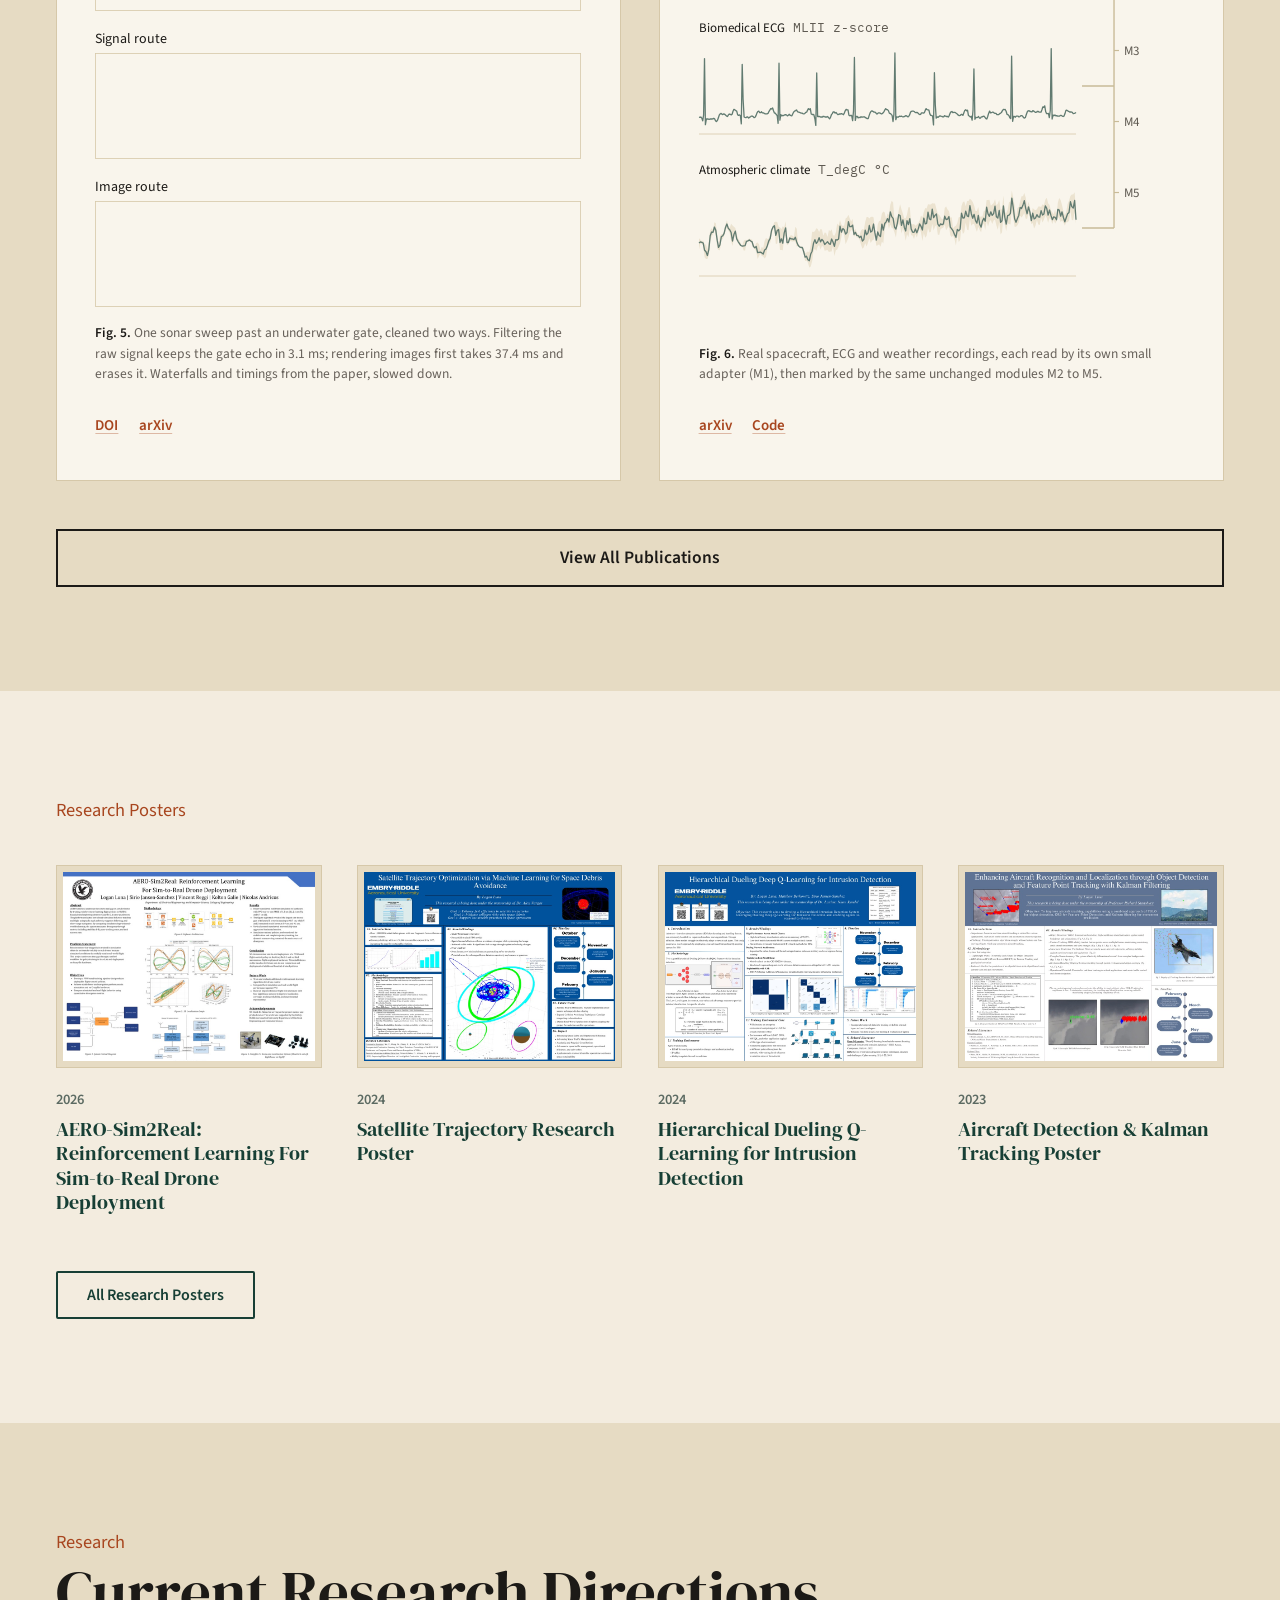
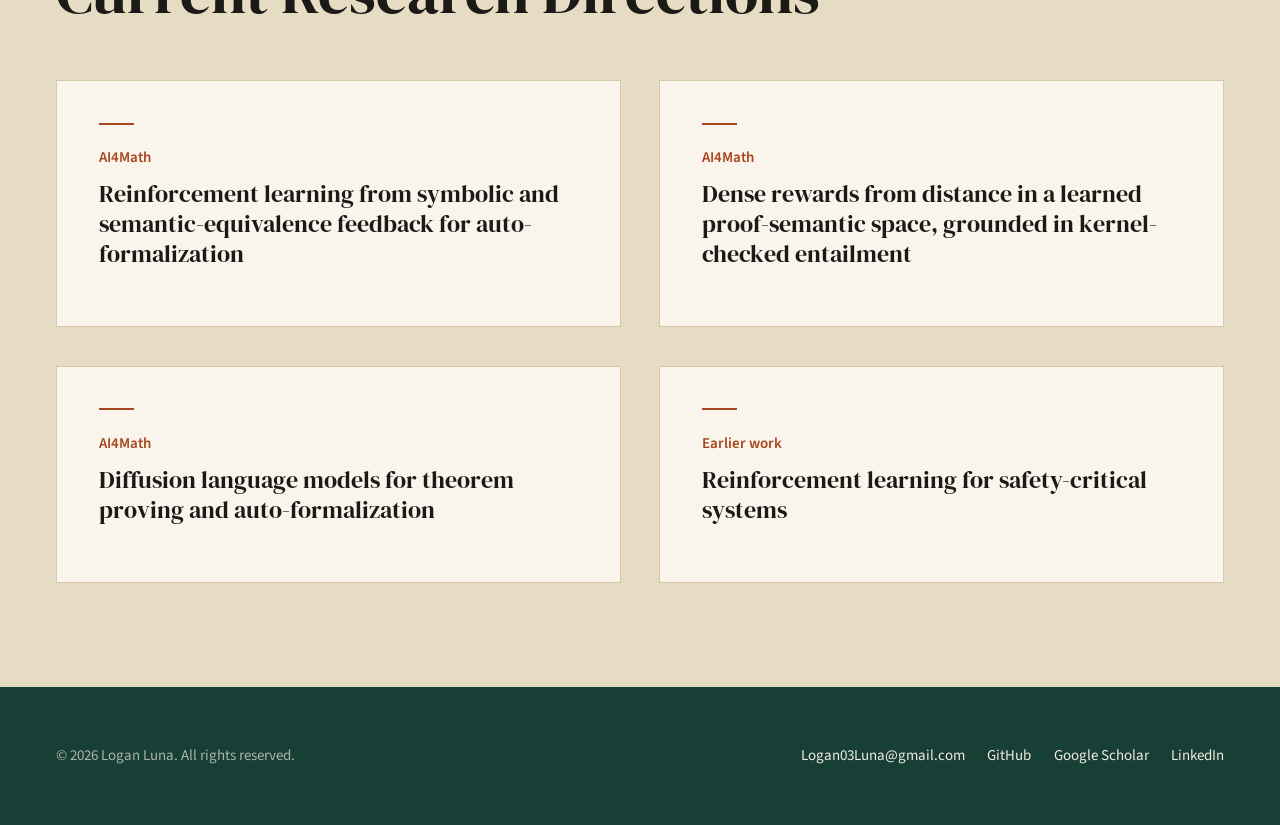
==== commit 0f6cc1f4: "Restyle figures and subpages; venue chips; Research hub" ====
--- a/index.html
+++ b/index.html
@@ -19,7 +19,7 @@
   <link rel="preconnect" href="https://fonts.googleapis.com">
   <link rel="preconnect" href="https://fonts.gstatic.com" crossorigin>
   <link href="https://fonts.googleapis.com/css2?family=DM+Serif+Display:ital@0;1&family=Source+Sans+3:ital,wght@0,300;0,400;0,600;0,700;1,400&family=IBM+Plex+Mono:wght@400;500&display=swap" rel="stylesheet">
-  <link rel="stylesheet" href="style.css?v=20261120c">
+  <link rel="stylesheet" href="style.css?v=20261120p">
 </head>
 <body>
 
@@ -32,7 +32,6 @@
       <a href="publications.html">Publications</a>
       <a href="research.html">Research</a>
       <a href="awards.html">Awards</a>
-      <a href="software.html">Software</a>
       <a href="contact.html">Contact</a>
       <span class="social">
         <a href="https://github.com/Logan-Cole-Luna" aria-label="GitHub"><svg viewBox="0 0 24 24"><path d="M12 2C6.477 2 2 6.484 2 12.017c0 4.425 2.865 8.18 6.839 9.504.5.092.682-.217.682-.483 0-.237-.008-.868-.013-1.703-2.782.605-3.369-1.343-3.369-1.343-.454-1.158-1.11-1.466-1.11-1.466-.908-.62.069-.608.069-.608 1.003.07 1.531 1.032 1.531 1.032.892 1.53 2.341 1.088 2.91.832.092-.647.35-1.088.636-1.338-2.22-.253-4.555-1.113-4.555-4.951 0-1.093.39-1.988 1.029-2.688-.103-.253-.446-1.272.098-2.65 0 0 .84-.27 2.75 1.026A9.564 9.564 0 0 1 12 6.844c.85.004 1.705.115 2.504.337 1.909-1.296 2.747-1.027 2.747-1.027.546 1.379.202 2.398.1 2.651.64.7 1.028 1.595 1.028 2.688 0 3.848-2.339 4.695-4.566 4.943.359.309.678.92.678 1.855 0 1.338-.012 2.419-.012 2.747 0 .268.18.58.688.482C19.138 20.192 22 16.439 22 12.017 22 6.484 17.523 2 12 2z"/></svg></a>
@@ -62,13 +61,11 @@
 
     <figure class="fig fig-hero">
       <a class="fig-frame boxed paper proof-hero" href="replay.html" aria-label="Watch the full replay of an orchestration run on Erdős's conjecture on large totient fibers">
-        <div class="ph-head"><span class="ph-eyebrow">Orchestration run replay</span><span class="ph-status">Formalizing</span></div>
         <p class="ph-title">Erdős's conjecture on large totient fibers</p>
         <div class="ph-graph"></div>
-        <div class="ph-bar"><span class="ph-clock">0:00 h</span><span class="ph-msg">Theorem statement formalized in Lean</span></div>
-        <div class="ph-foot"><span><b data-stat="proved">0</b> lemmas proved</span><span><b data-stat="fail">0</b> rejected by Lean</span><span><b data-stat="esc">0</b> escalated</span><span class="ph-more">Full replay →</span></div>
+        <span class="ph-more">Full replay →</span>
       </a>
-      <figcaption>A real 21-hour orchestration run, with lemmas proved by AIProver, replayed from its trace. Conditional on the smooth shifted primes hypothesis (H).</figcaption>
+      <figcaption>A real 21-hour orchestration run, replayed from its trace on a compressed clock: each dot is a lemma, filling green as Lean accepts AIProver's proof. Conditional on the smooth shifted primes hypothesis (H).</figcaption>
     </figure>
   </section>
 </div>
@@ -106,111 +103,100 @@
   </div>
 </section>
 
-<section class="band papers">
+<section class="band papers" id="papers">
   <div class="row">
     <p class="eyebrow">Research</p>
     <h2 class="display">Select Papers</h2>
 
     <ol class="paper-grid">
-      <li class="paper feature aip-feature">
+      <li class="paper feature aip-feature" id="fig-aiprover">
         <div class="feature-text">
           <h3>AIProver: Agentic Auto-Formalization of Mathematical Research via Certificate-Driven Evolving Harness</h3>
-          <div class="tags"><span class="tag amber">Under review</span><span class="tag">ICLR 2027</span></div>
+          <p class="venue"><span class="vkind vk-review">Under review</span>ICLR 2027</p>
           <p class="authors">Prithwish Jana, Viet Bach Hoang, <strong>Logan Luna</strong>, Viresh Pati, Akash Singirikonda, Cy Xie, Lisa Carbone, Wuyang Chen, Walter Moreira, Joe Stubbs, Sriram Vishwanath, Vijay Ganesh.</p>
-          <p class="venue">Under review, ICLR 2027</p>
           <p class="desc"><em>Contribution:</em> RL pipeline and reward, BEq+ extension, distillation pipeline and dataset, Semantic Alignment Model. <em>Results:</em> pass@4 semantic correctness from 15.7% to 36.7% standalone (above GPT-5.6-Sol and Codex); 41.9% to 79.8% as a Claude Code skill.</p>
           <div class="links"><a href="https://jprithwish.github.io/AIProver/">Project page</a></div>
         </div>
         <figure class="feature-fig aip-fig">
-          <div class="fig-frame boxed paper anim-aiprover">
+          <div class="fig-frame anim-aiprover">
             <div class="aip-strip"></div>
             <div class="aip-main" role="img" aria-label="AIProver formalizes the theorem that the first n odd numbers sum to n squared: it writes Lean, gets a Lean error, finds the Mathlib lemma Finset.sum_range_succ, repairs the proof, and checks the Lean statement against the English one."><div class="aip-eng"></div><div class="aip-code"></div></div>
-            <p class="aip-note" aria-live="off"></p>
             <div class="aip-train"></div>
             <svg class="aip-wires" aria-hidden="true"></svg>
           </div>
-          <figcaption>An illustrative session: AIProver turns an English theorem into Lean, repairs it from Lean's own error with a Mathlib lemma, and checks that the Lean says the same thing as the English. The strip above shows which part of training taught each step; choose a stage to see what it does.</figcaption>
-        </figure>
-      </li>
-
-      <li class="paper feature flip">
+          <figcaption><b>Fig. 1.</b> An illustrative AIProver session: an English theorem becomes Lean, is repaired from Lean's own error with a Mathlib lemma, and is checked against the English. Above the file, the training stage behind each step lights up; choose one to see it.</figcaption>
+        </figure>
+      </li>
+
+      <li class="paper feature flip" id="fig-dqn">
         <div class="feature-text">
           <h3>Dueling Deep Q-Learning for Intrusion Detection</h3>
-          <div class="tags"><span class="tag">Conference</span><span class="tag green">Best Paper Award</span></div>
+          <p class="venue"><span class="vkind vk-conf">Conference</span>IEEE SoutheastCon 2025, <span class="award">Best Paper Award</span></p>
           <p class="authors"><strong>Logan Luna</strong>, Matthew P. Berkowitz, Laxima Niure Kandel, Sirio Jansen-Sánchez.</p>
-          <p class="venue">IEEE SoutheastCon 2025</p>
           <p class="desc">99.68% multi-class accuracy on 2.18M CIC-IDS2018 flows, against 88% for prior DQN-based detection and 98.4–99% for tree-ensemble and random-forest IDSs; SHAP attribution of the learned policy.</p>
           <div class="links"><a href="https://doi.org/10.1109/SoutheastCon56624.2025.10971436">DOI</a><a href="https://github.com/Logan-Cole-Luna/Hierarchical-Q-Learning-Threat-Hunting">Code</a></div>
         </div>
         <figure class="feature-fig dqn-fig">
           <div class="fig-frame boxed paper anim-dqn">
             <div class="dqn-svg"></div>
-            <p class="dqn-note" aria-live="off">A flow arrives.</p>
-          </div>
-          <figcaption>Illustrative example flows pass a screening model; malicious ones go to a dueling Q-network, whose value and advantage streams rejoin to name the attack. Flow counts and recall are the real CIC-IDS2018 results.</figcaption>
-        </figure>
-      </li>
-
-      <li class="paper feature">
+          </div>
+          <figcaption><b>Fig. 2.</b> A flow arrives as packets and its features are read off them. Benign flows leave at the XGBoost screen; malicious ones pass the dueling Q-network, where each class rises or falls from the value line V(s) to its Q-value and the highest names the attack. Flows are illustrative; recall is the real CIC-IDS2018 result.</figcaption>
+        </figure>
+      </li>
+
+      <li class="paper feature" id="fig-satellite">
         <div class="feature-text">
           <h3>Satellite Trajectory Optimization via Proximal Policy Optimization for Space Debris Avoidance</h3>
-          <div class="tags"><span class="tag">Journal</span><span class="tag green">Published, IEEE Access</span></div>
+          <p class="venue"><span class="vkind vk-journal">Journal</span>IEEE Access, 2026</p>
           <p class="authors"><strong>Logan Luna</strong>, Juan Ortiz Couder, Raul Alejandro Vargas-Acosta.</p>
-          <p class="venue">IEEE Access, 2026</p>
           <p class="desc">97.5% collision-avoidance success over 1,000 deterministic GEO episodes, 76.8 and 70.0 percentage points above the rule-based and impulsive Δv baselines.</p>
           <div class="links"><a href="https://doi.org/10.1109/ACCESS.2026.3655237">DOI</a><a href="https://github.com/Logan-Cole-Luna/sat-trajectory-avoidance">Code</a></div>
         </div>
         <figure class="feature-fig">
-          <div class="fig-frame boxed paper"><img class="fig-still" src="pictures/debris_field.webp" width="880" height="880" alt="Globe surrounded by orbiting debris fragments from the Fengyun-1C, Cosmos 2251 and Iridium 33 breakups"><canvas id="debris" data-theme="paper" data-src="data/debris.json" role="img" aria-label="Animated globe surrounded by orbiting debris fragments from the Fengyun-1C, Cosmos 2251 and Iridium 33 breakups"></canvas></div>
-          <figcaption>Tracked debris from the Fengyun-1C, Cosmos 2251 and Iridium 33 breakups, with an illustrative avoidance maneuver.</figcaption>
-        </figure>
-      </li>
-
-      <li class="paper feature flip uav-feature">
+          <div class="fig-frame"><img class="fig-still" src="pictures/debris_field.webp" width="880" height="880" alt="Globe surrounded by orbiting debris fragments from the Fengyun-1C, Cosmos 2251 and Iridium 33 breakups"><canvas id="debris" data-theme="paper" data-src="data/debris.json" role="img" aria-label="Animated globe surrounded by orbiting debris fragments from the Fengyun-1C, Cosmos 2251 and Iridium 33 breakups"></canvas></div>
+          <figcaption><b>Fig. 3.</b> Tracked debris from the Fengyun-1C, Cosmos 2251 and Iridium 33 breakups, with an illustrative avoidance manoeuvre magnified in the inset.</figcaption>
+        </figure>
+      </li>
+
+      <li class="paper feature flip uav-feature" id="fig-uav">
         <div class="feature-text">
           <h3>Direct Policy Transfer from Simulator to Firmware: Verification Boundaries for Learned UAV Autonomy</h3>
-          <div class="tags"><span class="tag amber">Under review</span><span class="tag">EA Track 8</span></div>
+          <p class="venue"><span class="vkind vk-review">Under review</span>ACM International Conference on Trustworthy and Responsible AI and Computing Systems</p>
           <p class="authors">Illia Biblyi, Elsy Fuentes Montiel, Andressa C. Ojeda, <strong>Logan Luna</strong>, Kolton Galie, Vincent Reggi, Nicolas Andricos, Sirio Jansen-Sánchez, M. Ilhan Akbas.</p>
-          <p class="venue">Under review, EA Track 8: Operational Boundary Assurance for Trustworthy Agentic and Autonomous Systems</p>
           <p class="desc">A verification framework for compiling Isaac Lab policies directly into Crazyflie nano-UAV firmware, with executable checks from observation replay to source-to-binary traceability; 2–3 cm hover altitude error onboard.</p>
         </div>
         <figure class="feature-fig uav-fig">
-          <div class="fig-frame boxed paper anim-uav">
-            <canvas class="uav-canvas" role="img" aria-label="Two 3D views of the same flight plan: on the left a simulated nano-quadrotor flies it exactly over a grid; on the right the Crazyflie flies it on a lab floor with small wander and a slight height sag, from takeoff to landing and motor shutdown. Below, the same flights plotted over time: altitude, real minus simulation in centimeters, and battery voltage."></canvas>
-            <p class="uav-note" aria-live="off">The same checkpoint runs in simulation and on the Crazyflie; the propellers spin up.</p>
-          </div>
-          <figcaption>An illustrative flight: one checkpoint flies one plan in simulation (left) and on the Crazyflie (right), from takeoff through two waypoints to landing and motor shutdown. The plots below follow the same flights over time. In the 3D views the real drone's wander and height sag are exaggerated four times and the drones are drawn larger than life; the plots use true scale. The paper's flight records will replace these tracks.</figcaption>
-        </figure>
-      </li>
-
-      <li class="paper half">
+          <div class="fig-frame anim-uav">
+            <canvas class="uav-canvas" role="img" aria-label="Two 3D views of the same flight plan: on the left a simulated nano-quadrotor flies it exactly over a grid; on the right the Crazyflie flies it on a lab floor with small wander and a slight height sag, from takeoff to landing and motor shutdown. An inset in the corner of the right view plots the real drone's height minus the simulated one, in centimeters, over the flight."></canvas>
+          </div>
+          <figcaption><b>Fig. 4.</b> One policy flies the same plan in simulation and on the Crazyflie. The real drone's drift is drawn four times larger; the inset gives it in centimetres. Illustrative tracks.</figcaption>
+        </figure>
+      </li>
+
+      <li class="paper half" id="fig-sonar">
         <h3>Signal-Centric Remote Sensing via Alternative Preprocessing and Acoustic Processing for ML-Driven Applications</h3>
-        <div class="tags"><span class="tag">Conference</span><span class="tag green">Published</span></div>
+        <p class="venue"><span class="vkind vk-conf">Conference</span>IEEE SoutheastCon 2025, Concord, NC</p>
         <p class="authors"><strong>Logan Luna</strong>, Sirio Jansen-Sánchez, Ilteris Demirkiran, Leo Ghelarducci.</p>
-        <p class="venue">IEEE SoutheastCon 2025, Concord, NC</p>
         <p class="desc">91.2% reduction in total sonar processing time (13.1% in filtering alone) against image-based CV processing, while preserving target structure the image pipeline removed.</p>
         <figure class="sonar-fig">
-          <div class="fig-frame boxed paper anim-sonar">
+          <div class="fig-frame anim-sonar">
             <div class="sonar-svg"></div>
-            <p class="sonar-note" aria-live="off">A sonar sweeps past a gate; each column of the waterfall is one return.</p>
-          </div>
-          <figcaption>The same sonar recording of an underwater gate, cleaned two ways. Working on the sonar's raw numbers finishes in a tenth of the time and keeps the gate's echo; turning each scan into an image first is slower and erases it. Plots and timings are from the paper, with the timings slowed down.</figcaption>
+          </div>
+          <figcaption><b>Fig. 5.</b> One sonar sweep past an underwater gate, cleaned two ways. Filtering the raw signal keeps the gate echo in 3.1 ms; rendering images first takes 37.4 ms and erases it. Waterfalls and timings from the paper, slowed down.</figcaption>
         </figure>
         <div class="links"><a href="https://doi.org/10.1109/SoutheastCon56624.2025.10971547">DOI</a><a href="https://arxiv.org/abs/2609.21123">arXiv</a></div>
       </li>
 
-      <li class="paper half">
+      <li class="paper half" id="fig-sensorwf">
         <h3>SensorWF: A FAIR Generalizable Workflow Framework for Scientific Time-Series Analysis</h3>
-        <div class="tags"><span class="tag">Workshop</span><span class="tag green">IEEE eScience 2026</span></div>
+        <p class="venue"><span class="vkind vk-workshop">Workshop</span>IEEE eScience 2026 (ReWorDS Workshop), Naples, Italy</p>
         <p class="authors"><strong>Logan Luna</strong>, Joseph Rigo, Kellan Shew, Raul Alejandro Vargas-Acosta.</p>
-        <p class="venue">IEEE eScience 2026 (ReWorDS Workshop), Naples, Italy</p>
         <p class="desc">One analytical core carried across spacecraft telemetry, ECG, and climate data with small domain adapters and no core changes; bit-identical outputs under fixed seeds.</p>
         <figure class="swf-fig">
-          <div class="fig-frame boxed paper anim-sensorwf">
+          <div class="fig-frame anim-sensorwf">
             <div class="swf-svg"></div>
-            <p class="swf-note" aria-live="off">SatelliteAdapter decodes SCOTTI v2 hex frames, about one per second.</p>
-          </div>
-          <figcaption>Real spacecraft, ECG and weather recordings each enter through a small adapter written for that domain, then run through the same unchanged code. Running it again produces the same output file, byte for byte.</figcaption>
+          </div>
+          <figcaption><b>Fig. 6.</b> Real spacecraft, ECG and weather recordings, each read by its own small adapter (M1), then marked by the same unchanged modules M2 to M5.</figcaption>
         </figure>
         <div class="links"><a href="https://arxiv.org/abs/2609.21110">arXiv</a><a href="https://github.com/Logan-Cole-Luna/SensorWF">Code</a></div>
       </li>
@@ -289,18 +275,18 @@
 <script>
   document.getElementById("year").textContent = new Date().getFullYear();
 </script>
-<script src="data/run011.js?v=20261120c" defer></script>
-<script src="js/aimath-layout.js?v=20261120c" defer></script>
-<script src="js/proof-hero.js?v=20261120c" defer></script>
-<script src="js/debris.js?v=20261120c" defer></script>
-<script src="data/dqn.js?v=20261120c" defer></script>
-<script src="js/anim-dqn.js?v=20261120c" defer></script>
-<script src="data/sensorwf.js?v=20261120c" defer></script>
-<script src="js/anim-sensorwf.js?v=20261120c" defer></script>
-<script src="data/sonar.js?v=20261120c" defer></script>
-<script src="js/anim-sonar.js?v=20261120c" defer></script>
-<script src="data/uav.js?v=20261120c" defer></script>
-<script src="js/anim-uav.js?v=20261120c" defer></script>
-<script src="js/anim-aiprover.js?v=20261120c" defer></script>
+<script src="data/run011.js?v=20261120p" defer></script>
+<script src="js/aimath-layout.js?v=20261120p" defer></script>
+<script src="js/proof-hero.js?v=20261120p" defer></script>
+<script src="js/debris.js?v=20261120p" defer></script>
+<script src="data/dqn.js?v=20261120p" defer></script>
+<script src="js/anim-dqn.js?v=20261120p" defer></script>
+<script src="data/sensorwf.js?v=20261120p" defer></script>
+<script src="js/anim-sensorwf.js?v=20261120p" defer></script>
+<script src="data/sonar.js?v=20261120p" defer></script>
+<script src="js/anim-sonar.js?v=20261120p" defer></script>
+<script src="data/uav.js?v=20261120p" defer></script>
+<script src="js/anim-uav.js?v=20261120p" defer></script>
+<script src="js/anim-aiprover.js?v=20261120p" defer></script>
 </body>
 </html>
--- a/style.css
+++ b/style.css
@@ -69,7 +69,7 @@
   padding-top: 4.5rem;
   padding-bottom: 6.5rem;
 }
-.pretitle { color: var(--rust); font-size: 14px; font-weight: 600; letter-spacing: .14em; text-transform: uppercase; margin: 0 0 .9rem; }
+.pretitle { color: var(--rust); font-size: 1.15rem; font-weight: 400; margin: 0 0 .7rem; }
 .hero .pretitle { position: relative; }
 .hero .pretitle::before { content: ""; position: absolute; top: 50%; right: calc(100% + 1.3rem); width: 100vw; border-top: 1px solid var(--rust); opacity: .7; }
 .hero h1, .page-hero h1 { font-family: var(--serif); font-weight: 400; color: var(--deep); letter-spacing: -.005em; }
@@ -109,7 +109,7 @@
 /* ---------- News ---------- */
 .news-band { background: var(--cream); padding: 3.6rem 0; }
 .news-grid { display: grid; grid-template-columns: 10rem minmax(0, 1fr); gap: 2rem; }
-.news-label { font-size: 13px; font-weight: 700; letter-spacing: .16em; text-transform: uppercase; color: var(--rust); padding-top: .2rem; }
+.news-label { font-size: 1.15rem; font-weight: 400; color: var(--rust); }
 .news-grid > .news { grid-column: 2; }
 .news { list-style: none; margin: 0; padding: 0; display: grid; grid-template-columns: repeat(2, minmax(0, 1fr)); gap: 1rem 4rem; }
 .news li { display: grid; grid-template-columns: 7.4rem minmax(0, 1fr); gap: .8rem; font-size: 15.5px; line-height: 1.5; padding-bottom: 1rem; border-bottom: 1px solid var(--rule-soft); }
@@ -122,7 +122,7 @@
 details.more .news { margin-top: 1.4rem; }
 
 .now { grid-column: 2; border-left: 3px solid var(--rust); padding: .15rem 0 .2rem 1.3rem; margin-bottom: 1.4rem; max-width: 62rem; }
-.now-tag { display: inline-block; font-size: 12px; font-weight: 700; letter-spacing: .12em; text-transform: uppercase; color: var(--rust); margin-bottom: .3rem; }
+.now-tag { display: inline-block; font-size: 15px; font-weight: 600; color: var(--rust); margin-bottom: .3rem; }
 .now p { margin: 0 0 .8rem; font-size: 16.5px; line-height: 1.6; }
 
 /* ---------- Paper cards ---------- */
@@ -133,27 +133,27 @@
 .paper h3 { font-family: var(--serif); font-weight: 400; font-size: 1.42rem; line-height: 1.22; margin: 0 0 1.1rem; }
 .paper.wide h3 { font-size: 1.7rem; }
 .tags { display: flex; flex-wrap: wrap; gap: .4rem; margin-bottom: 1.1rem; }
-.tag { font-size: 12px; font-weight: 700; letter-spacing: .08em; text-transform: uppercase; padding: .2rem .55rem; background: #e6dcc6; color: #4e4a44; }
+.tag { font-size: 14px; font-weight: 600; padding: .15rem .5rem; background: #e6dcc6; color: #4e4a44; }
 .tag.amber { background: #f3dccd; color: #8f3a18; }
 .tag.green { background: #dde7da; color: #2f6b45; }
 .authors { font-size: 15px; color: var(--soft); margin: 0 0 .2rem; }
 .authors strong { color: var(--ink); }
-.venue { font-size: 15px; font-style: italic; color: var(--soft); margin: 0 0 1.3rem; padding-bottom: 1.3rem; border-bottom: 1px solid var(--rule-soft); }
+.venue { font-size: 15px; color: var(--soft); margin: 0 0 1.3rem; padding-bottom: 1.3rem; border-bottom: 1px solid var(--rule-soft); }
 .paper .desc { font-size: 15.5px; margin: 0 0 1.8rem; }
 .links { margin-top: auto; display: flex; flex-wrap: wrap; gap: 1.3rem; }
-.links a { font-size: 13px; font-weight: 700; letter-spacing: .1em; text-transform: uppercase; color: var(--rust); text-decoration: none; }
-.links a:hover { text-decoration: underline; }
+.links a { font-size: 15px; font-weight: 600; color: var(--rust); text-decoration: underline; text-decoration-color: rgba(168, 70, 31, .35); text-underline-offset: 3px; }
+.links a:hover { text-decoration-color: currentColor; }
 .all { display: flex; align-items: center; justify-content: center; height: 58px; margin-top: 3rem; border: 2px solid var(--ink); color: var(--ink); text-decoration: none; font-weight: 600; }
 .all:hover { background: var(--ink); color: var(--cream); }
 
 /* ---------- Poster band ---------- */
 .posters { background: var(--paper); color: var(--deep); }
-.posters .eyebrow { color: var(--rust); font-size: 14px; font-weight: 700; letter-spacing: .16em; text-transform: uppercase; margin-bottom: 3rem; }
+.posters .eyebrow { color: var(--rust); font-size: 1.15rem; font-weight: 400; margin-bottom: 2.4rem; }
 .poster-list { display: grid; grid-template-columns: repeat(4, minmax(0, 1fr)); gap: 2.6rem 2.2rem; }
 .poster a.thumb { display: block; background: var(--sand-2); border: 1px solid var(--rule); padding: 6px; }
 .poster a.thumb:hover { border-color: var(--rust); }
 .poster img { width: 100%; aspect-ratio: 4 / 3; object-fit: cover; object-position: top; }
-.poster .yr { display: block; margin-top: 1.3rem; font-size: 12.5px; font-weight: 600; letter-spacing: .12em; text-transform: uppercase; color: var(--soft-green); }
+.poster .yr { display: block; margin-top: 1.3rem; font-size: 14.5px; font-weight: 600; color: var(--soft-green); }
 .poster h3 { font-family: var(--serif); font-weight: 400; font-size: 1.22rem; line-height: 1.25; margin: .3rem 0 0; color: var(--deep); }
 .poster-more { margin-top: 3.5rem; }
 
@@ -162,19 +162,19 @@
 .focus-grid { display: grid; grid-template-columns: repeat(2, minmax(0, 1fr)); gap: 2.4rem; }
 .focus-card { background: var(--cream); border: 1px solid var(--rule); padding: 2.6rem 2.6rem 3rem; }
 .focus-card::before { content: ""; display: block; width: 2.2rem; border-top: 2px solid var(--rust); margin-bottom: 1.3rem; }
-.focus-card .kind { font-size: 12.5px; font-weight: 700; letter-spacing: .12em; text-transform: uppercase; color: var(--rust); margin: 0 0 .5rem; }
+.focus-card .kind { font-size: 15px; font-weight: 600; color: var(--rust); margin: 0 0 .5rem; }
 .focus-card h3 { font-family: var(--serif); font-weight: 400; font-size: 1.5rem; line-height: 1.25; margin: 0 0 .6rem; }
 .focus-card p { margin: 0; color: var(--soft); }
 
 /* ---------- Subpages ---------- */
-.page-hero { padding-top: 2.5rem; padding-bottom: 4rem; }
+.page-hero { padding-top: 2rem; padding-bottom: 2.6rem; }
 .page-hero h1 { font-size: clamp(2.6rem, 5vw, 4.2rem); line-height: 1.05; margin: 0; }
 
 .page { background: var(--cream); padding: 4.5rem 0 6rem; }
 .page .row > section { max-width: 920px; margin-bottom: 4.5rem; }
 .page .row > section:last-child { margin-bottom: 0; }
 .page section h2 { font-family: var(--serif); font-weight: 400; font-size: clamp(1.9rem, 3.4vw, 2.5rem); line-height: 1.1; color: var(--ink); margin: 0 0 1.6rem; }
-.page section h3 { font-size: 13px; font-weight: 700; letter-spacing: .16em; text-transform: uppercase; color: var(--rust); margin: 2.8rem 0 1.1rem; }
+.page section h3 { font-family: var(--serif); font-size: 1.3rem; font-weight: 400; color: var(--deep); margin: 2.8rem 0 1rem; }
 .page p { margin: 0 0 1.1em; }
 .page section > ul { list-style: none; padding: 0; margin: 0; }
 .page section > ul > li { padding: 1.2rem 0; border-top: 1px solid var(--rule-soft); margin: 0; }
@@ -252,22 +252,16 @@
   .pdf-container { height: 70vh; }
 }
 
-/* ---------- Hero: AIProver run replay ---------- */
+/* ---------- Hero: orchestration run replay ---------- */
 .fig-frame.boxed.proof-hero, a.proof-hero { display: block; color: inherit; text-decoration: none; padding: 1.1rem 1.2rem .9rem; transition: border-color .2s, box-shadow .2s; }
 a.proof-hero:hover { border-color: var(--rust); box-shadow: 0 2px 0 rgba(168, 70, 31, .12); }
-.ph-head { display: flex; flex-wrap: wrap; justify-content: space-between; align-items: center; gap: .2rem .6rem; }   /* wraps only below ~380px, where the long final status would otherwise widen the hero */
-.ph-eyebrow { font-size: 11.5px; font-weight: 700; letter-spacing: .14em; text-transform: uppercase; color: var(--rust); }
-.ph-status { font-size: 11px; font-weight: 700; letter-spacing: .08em; text-transform: uppercase; padding: .15rem .5rem; background: #e6dcc6; color: #4e4a44; white-space: nowrap; }
-.ph-status.done { background: #dde7da; color: #2f6b45; }
-.ph-title { font-family: var(--serif); font-size: 1.22rem; line-height: 1.2; color: var(--deep); margin: .35rem 0 .2rem; }
-.ph-graph svg { width: 100%; height: auto; display: block; }
-.ph-graph svg g, .ph-graph svg path { transition: opacity .4s, fill .3s, stroke .3s; }
-.ph-bar { display: flex; gap: .7rem; align-items: baseline; border-top: 1px solid var(--rule); padding-top: .55rem; margin-top: .2rem; min-height: 2.6em; font-size: 14px; line-height: 1.35; color: var(--ink); }
-.ph-clock { font-family: "IBM Plex Mono", ui-monospace, monospace; font-size: 12.5px; color: var(--deep); flex: none; }
-.ph-msg code { font-family: "IBM Plex Mono", ui-monospace, monospace; font-size: 12.5px; word-break: break-all; }
-.ph-foot { display: flex; flex-wrap: wrap; gap: .3rem 1rem; align-items: baseline; font-size: 12.5px; color: var(--soft); margin-top: .35rem; }
-.ph-foot b { font-family: var(--serif); font-weight: 400; font-size: 1.05rem; color: var(--ink); }
-.ph-more { margin-left: auto; color: var(--rust); font-weight: 600; font-size: 13px; }
+.ph-title { font-family: var(--serif); font-size: 1.22rem; line-height: 1.2; color: var(--deep); margin: 0 0 .1rem; }
+.ph-graph svg { display: block; }
+.ph-graph svg g, .ph-graph svg path, .ph-graph svg text { transition: opacity .4s, fill .3s, stroke .3s; }
+.ph-graph .ph-lemma { font-family: "IBM Plex Mono", ui-monospace, monospace; font-size: 13px; paint-order: stroke; stroke: #f7f2e7; stroke-width: 4px; stroke-linejoin: round; }
+.ph-graph .ph-thm { font-family: var(--sans); font-size: 14px; font-weight: 600; }
+.ph-more { display: block; text-align: right; margin-top: .3rem; font-size: 14px; font-weight: 400; color: var(--rust); }
+a.proof-hero:hover .ph-more { text-decoration: underline; text-underline-offset: 3px; }
 
 /* ---------- Papers: 6-column grid with a featured card ---------- */
 .paper-grid { grid-template-columns: repeat(6, minmax(0, 1fr)); }
@@ -288,7 +282,6 @@
 @media (max-width: 640px) {
   .paper-grid { grid-template-columns: 1fr; }
   .paper, .paper.half, .paper.wide, .paper.feature { grid-column: auto; }
-  .ph-more { margin-left: 0; }
 }
 
 /* accent lines running into the hero panel */
@@ -320,103 +313,121 @@
 .paper.feature.flip .feature-text .links { margin-top: 1.4rem; }
 .paper.feature.flip .feature-fig { order: -1; }
 @media (max-width: 900px) { .paper.feature.flip { grid-template-columns: 1fr; } .paper.feature.flip .feature-fig { order: 0; } }
-.fig-frame.boxed.anim-dqn { padding: 1.3rem 1.3rem .9rem; }
-.dqn-svg svg { width: 100%; height: auto; display: block; }
-.dqn-note { margin: .5rem 0 0; min-height: 1.45em; font-size: 13.5px; line-height: 1.45; color: var(--soft); }
+.fig-frame.boxed.anim-dqn { padding: 1.3rem 1.3rem 1.1rem; }
+.dqn-svg svg { width: 100%; height: auto; display: block; overflow: visible; }
 .dqn-fig figcaption { line-height: 1.5; }
-@media (max-width: 640px) { .fig-frame.boxed.anim-dqn { padding: .9rem .7rem .7rem; } .dqn-note { min-height: 2.9em; } }
+@media (max-width: 640px) { .fig-frame.boxed.anim-dqn { padding: 1rem .8rem .9rem; } }
 
 /* ---------- Paper card: SensorWF animation ---------- */
 .swf-fig { margin: 0 0 1.8rem; }
-.fig-frame.boxed.anim-sensorwf { padding: 1.2rem 1.3rem .9rem; }
-.swf-svg svg { width: 100%; height: auto; display: block; }
-.swf-note { margin: .5rem 0 0; min-height: 1.45em; font-size: 13.5px; line-height: 1.45; color: var(--soft); }
-.swf-fig figcaption { margin-top: .6rem; font-size: 13.5px; line-height: 1.5; color: var(--soft); text-align: center; }
-@media (max-width: 640px) { .fig-frame.boxed.anim-sensorwf { padding: .9rem .7rem .7rem; } .swf-note { min-height: 2.9em; } }
-
-/* ---------- Paper card: AIProver session figure ---------- */
+.fig-frame.anim-sensorwf { padding: .4rem 0 0; }
+.swf-svg svg { width: 100%; height: auto; display: block; overflow: visible; }
+.swf-fig figcaption { margin-top: .6rem; font-size: 13.5px; line-height: 1.5; color: var(--soft); }
+
+/* ---------- Paper card: AIProver session figure ----------
+   Unframed: drawn on the card paper. The Lean file is the one bordered box. */
 .paper.feature.aip-feature { grid-template-columns: minmax(0, 1fr) minmax(0, 620px); }
 @media (max-width: 900px) { .paper.feature.aip-feature { grid-template-columns: 1fr; } .aip-feature .feature-fig { max-width: 640px; } }
-.fig-frame.boxed.anim-aiprover { padding: 1rem 1.1rem .9rem; }
-.aip-strip { display: flex; flex-wrap: wrap; align-items: baseline; gap: .2rem .55rem; font-size: 13px; color: var(--soft); padding-bottom: .55rem; margin-bottom: .9rem; border-bottom: 1px solid var(--rule); }
-.aip-stage { font: inherit; color: inherit; background: none; border: 0; border-bottom: 1.5px solid transparent; border-radius: 0; padding: 0 0 2px; cursor: pointer; transition: color .25s, border-color .25s; }
-.aip-stage:hover { color: var(--ink); border-bottom-color: var(--rule); }
-.aip-stage:focus-visible { outline: 1px solid var(--rust); outline-offset: 3px; }
-.aip-stage.is-on { color: var(--rust); border-bottom-color: var(--rust); }
-.aip-stage[aria-pressed="true"] { font-weight: 600; }
-.aip-arrow { color: #b9ab8c; }
+.fig-frame.anim-aiprover { padding: 0; }
+.aip-strip { margin: 0 0 .45rem calc(164px + 1.25rem); font-size: 13px; line-height: 1.4; color: var(--soft); }
+.aip-stage { font: inherit; color: inherit; background: none; border: 0; padding: 0; cursor: pointer; transition: color .25s; }
+.aip-stage:hover { color: var(--ink); }
+.aip-stage:focus-visible { outline: 1px solid var(--rust); outline-offset: 2px; }
+.aip-stage.is-on { color: var(--rust); }
+.aip-arrow { margin: 0 .35rem; color: var(--soft); }
 .aip-main { display: grid; grid-template-columns: 164px minmax(0, 1fr); gap: 1.25rem; align-items: start; opacity: var(--aip-fade, 1); }
 .aip-eng p { margin: 0 0 .65rem; font-size: 14px; line-height: 1.5; color: var(--ink); }
 .aip-eng i { font-style: italic; }
 .aip-thm-h { font-weight: 600; color: var(--deep); }
-.aip-eng .aip-disp { font-size: 14.5px; margin: .1rem 0 .75rem; white-space: nowrap; }
-.aip-eng .aip-proof { font-size: 13px; color: var(--soft); }
+.aip-eng .aip-disp { margin: .1rem 0 .75rem; white-space: nowrap; }
+.aip-eng .aip-proof { color: var(--soft); }
 .aip-pair { transition: background-color .3s, box-shadow .3s; }
 .aip-pair.is-on { background: rgba(192, 138, 43, .2); box-shadow: 0 1.5px 0 #c08a2b; }
-.aip-code { background: #efe6d4; border: 1px solid var(--rule); min-width: 0; }
-.aip-file { display: flex; justify-content: space-between; gap: .8rem; padding: .35rem .7rem; border-bottom: 1px solid var(--rule); font-family: "IBM Plex Mono", ui-monospace, monospace; font-size: 12px; color: var(--soft); }
-.aip-src { font-family: "IBM Plex Mono", ui-monospace, monospace; font-size: 13px; line-height: 20px; padding: .45rem 0 .5rem; min-height: 236px; overflow-x: auto; }
+.aip-code { background: #efe6d4; border: 1px solid var(--rule); border-radius: 3px; min-width: 0; }
+.aip-file { display: flex; justify-content: space-between; gap: .8rem; padding: .3rem .7rem; border-bottom: 1px solid var(--rule); font-family: "IBM Plex Mono", ui-monospace, monospace; font-size: 13px; color: var(--soft); }
+.aip-src { font-family: "IBM Plex Mono", ui-monospace, monospace; font-size: 13px; line-height: 20px; padding: .4rem 0 .45rem; overflow-x: auto; }
 .aip-ln { display: flex; white-space: pre; }
 .aip-ln.is-err { background: rgba(168, 70, 31, .07); }
-.aip-num { flex: none; width: 2.4em; padding-right: .8em; text-align: right; color: #a3977e; }
+.aip-num { flex: none; width: 2.4em; padding-right: .8em; text-align: right; color: var(--soft); }
 .aip-tx { color: var(--ink); padding-right: .6rem; }
 .aip-kw { color: var(--deep); font-weight: 500; }
 .aip-err { text-decoration: underline wavy var(--rust); text-decoration-thickness: 1px; text-underline-offset: 4px; }
-.aip-msg { overflow: hidden; padding-left: 3.2em; font-size: 12px; line-height: 18px; white-space: nowrap; }
+.aip-msg { overflow: hidden; padding-left: 3.2em; font-size: 13px; line-height: 19px; white-space: nowrap; }
 .aip-msg-err { color: var(--rust); }
 .aip-msg-search { color: var(--soft); }
-.aip-msg-hit { font-size: 13px; line-height: 20px; color: var(--green); }
+.aip-msg-hit { line-height: 20px; color: var(--green); }
 .aip-q { color: var(--ink); }
 .aip-hit, .aip-lemma { color: var(--green); font-weight: 500; }
 .aip-hide { visibility: hidden; }
 .aip-fly { position: absolute; left: 0; top: 0; z-index: 2; font-family: "IBM Plex Mono", ui-monospace, monospace; font-size: 13px; line-height: 20px; font-weight: 500; color: var(--green); white-space: pre; pointer-events: none; opacity: 0; }
 .aip-caret { display: inline-block; width: 1.5px; height: 15px; margin-left: 1px; vertical-align: -3px; background: var(--rust); }
 .aip-tick { color: var(--green); font-weight: 600; }
-.aip-goals { font-family: "Source Sans 3", sans-serif; font-style: italic; font-size: 13px; color: var(--green); }
+.aip-goals { font-family: "Source Sans 3", sans-serif; font-size: 13px; color: var(--green); }
 .aip-bad { color: var(--rust); }
 .aip-good { color: var(--green); }
 .aip-reward { color: var(--rust); font-weight: 500; }
-.aip-note { margin: .75rem 0 0; min-height: 1.45em; font-size: 13.5px; line-height: 1.45; color: var(--soft); }
-.aip-train { margin-top: .8rem; padding-top: .7rem; border-top: 1px solid var(--rule); }
-.aip-train-head { display: flex; justify-content: space-between; align-items: baseline; gap: 1rem; }
-.aip-train-name { font-size: 14px; font-weight: 600; color: var(--deep); }
-.aip-resume { font: inherit; font-size: 13px; color: var(--rust); background: none; border: 0; padding: 0; cursor: pointer; text-decoration: underline; text-underline-offset: 3px; }
-.aip-resume:focus-visible { outline: 1px solid var(--rust); outline-offset: 3px; }
-.aip-train-desc { margin: .2rem 0 .6rem; min-height: 2.9em; font-size: 13px; line-height: 1.45; color: var(--soft); }
-.aip-train-fig { min-height: 118px; }
+.aip-train { margin-top: .75rem; padding-top: .6rem; border-top: 1px solid var(--rule); }
+.aip-train-head { margin: 0 0 .5rem; font-size: 13.5px; line-height: 1.4; color: var(--soft); }
+.aip-train-name { font-weight: 600; color: var(--deep); }
+.aip-resume { float: right; margin-left: .8rem; font: inherit; color: var(--rust); background: none; border: 0; padding: 0; cursor: pointer; }
+.aip-resume:hover { color: var(--ink); }
+.aip-resume:focus-visible { outline: 1px solid var(--rust); outline-offset: 2px; }
 .aip-train-fig svg { display: block; overflow: visible; }
 svg.aip-wires { position: absolute; inset: 0; width: 100%; height: 100%; pointer-events: none; overflow: visible; }
 svg.aip-wires path { fill: none; stroke: var(--rust); stroke-width: 1; opacity: .75; }
 svg.aip-wires path.aip-link { stroke: #c08a2b; opacity: .9; }
-.aip-fig figcaption { margin-top: .6rem; font-size: 13.5px; line-height: 1.5; color: var(--soft); text-align: center; }
+.aip-fig figcaption { margin-top: .7rem; font-size: 13.5px; line-height: 1.5; color: var(--soft); }
 @media (max-width: 640px) {
-  .fig-frame.boxed.anim-aiprover { padding: .85rem .7rem .7rem; }
-  .aip-strip { font-size: 12.5px; gap: .15rem .4rem; }
+  .aip-strip { margin-left: 0; }
+  .aip-arrow { margin: 0 .25rem; }
   .aip-main { grid-template-columns: 1fr; gap: .4rem; }
   .aip-eng .aip-proof { display: none; }
-  .aip-note { min-height: 2.9em; }
-  .aip-src { font-size: 12.5px; overflow-x: hidden; min-height: 296px; }
+  .aip-src { overflow-x: hidden; }
   .aip-ln { white-space: pre-wrap; }
   .aip-tx { min-width: 0; overflow-wrap: anywhere; }
   .aip-num { width: 2em; padding-right: .6em; }
   .aip-msg { padding-left: 2.6em; white-space: normal; }
-  .aip-train-desc { min-height: 5.8em; }
-  .aip-train-fig { min-height: 152px; }
 }
 
 /* ---------- Paper card: Signal-Centric sonar animation ---------- */
 .sonar-fig { margin: 0 0 1.8rem; }
-.fig-frame.boxed.anim-sonar { padding: 1.2rem 1.3rem .9rem; }
-.sonar-svg svg { width: 100%; height: auto; display: block; }
-.sonar-note { margin: .5rem 0 0; min-height: 1.45em; font-size: 13.5px; line-height: 1.45; color: var(--soft); }
-.sonar-fig figcaption { margin-top: .6rem; font-size: 13.5px; line-height: 1.5; color: var(--soft); text-align: center; }
-@media (max-width: 640px) { .fig-frame.boxed.anim-sonar { padding: .9rem .7rem .7rem; } .sonar-note { min-height: 2.9em; } }
+.fig-frame.anim-sonar { padding: .2rem 0 0; }
+.sonar-svg svg { width: 100%; height: auto; display: block; overflow: visible; }
+.sonar-fig figcaption { margin-top: .9rem; font-size: 13.5px; line-height: 1.5; color: var(--soft); }
 
 /* ---------- Paper card: direct policy transfer, UAV animation ---------- */
 .paper.feature.flip.uav-feature { grid-template-columns: minmax(0, 620px) minmax(0, 1fr); }
 @media (max-width: 900px) { .paper.feature.flip.uav-feature { grid-template-columns: 1fr; } .uav-feature .feature-fig { max-width: 620px; } }
-.fig-frame.boxed.anim-uav { padding: 1rem 1rem .85rem; }
-.fig-frame .uav-canvas { position: static; opacity: 1; display: block; width: 100%; height: 460px; }
-.uav-note { margin: .45rem 0 0; font-size: 13.5px; line-height: 1.45; color: var(--soft); }
+.fig-frame .uav-canvas { position: static; opacity: 1; display: block; width: 100%; height: 302px; }
 .uav-fig figcaption { line-height: 1.5; }
-@media (max-width: 640px) { .fig-frame.boxed.anim-uav { padding: .8rem .7rem .7rem; } }
+
+.venue .award { color: var(--green); font-weight: 600; }
+
+/* Figure captions read like a paper's: left-aligned, numbered */
+.feature-fig figcaption, .sonar-fig figcaption, .swf-fig figcaption, .fig-hero figcaption { text-align: left; }
+figcaption b { color: var(--ink); font-weight: 600; }
+
+/* Half cards side by side: the figure takes up any extra height so both captions sit at the same baseline */
+.paper.half > figure { flex: 1 1 auto; display: flex; flex-direction: column; }
+.paper.half > figure > .fig-frame { flex: 1 1 auto; display: flex; flex-direction: column; justify-content: center; }
+
+/* Venue line: one coloured kind chip, then the venue, right under the title */
+.venue { color: var(--ink); font-weight: 500; margin: -.2rem 0 .8rem; padding-bottom: 0; border-bottom: 0; }
+.paper .authors { padding-bottom: 1.3rem; margin-bottom: 1.3rem; border-bottom: 1px solid var(--rule-soft); }
+.vkind { display: inline-block; margin-right: .55rem; padding: .1rem .5rem; border-radius: 3px; font-size: 13.5px; font-weight: 600; line-height: 1.5; vertical-align: 1px; }
+.vk-journal { background: #dbe7df; color: #1f5c48; }
+.vk-conf { background: #f3dccd; color: #8f3a18; }
+.vk-workshop { background: #f1e3c2; color: #7a5612; }
+.vk-review { background: #e6dcc6; color: #5a5144; }
+
+/* ---------- Subpages, 2026-11 refresh ---------- */
+.page-intro { margin: .7rem 0 0; max-width: 44rem; font-size: 1.15rem; line-height: 1.5; color: var(--soft); }
+.page .row > section { max-width: none; }
+.page .row > section > h2 { max-width: 920px; }
+/* Rail list: a narrow left column (year, date, venue) beside the entry, like the homepage news */
+.rail { list-style: none; margin: 0; padding: 0; }
+.rail > li { display: grid; grid-template-columns: 9.5rem minmax(0, 1fr); gap: 0 2.4rem; padding: 1.4rem 0; border-top: 1px solid var(--rule-soft); }
+.rail > li:last-child { border-bottom: 1px solid var(--rule-soft); }
+.rail-key { font-size: 15px; font-weight: 600; color: var(--soft); padding-top: .15rem; }
+.rail-body { max-width: 52rem; }
+@media (max-width: 700px) { .rail > li { grid-template-columns: 1fr; gap: .3rem; } }
